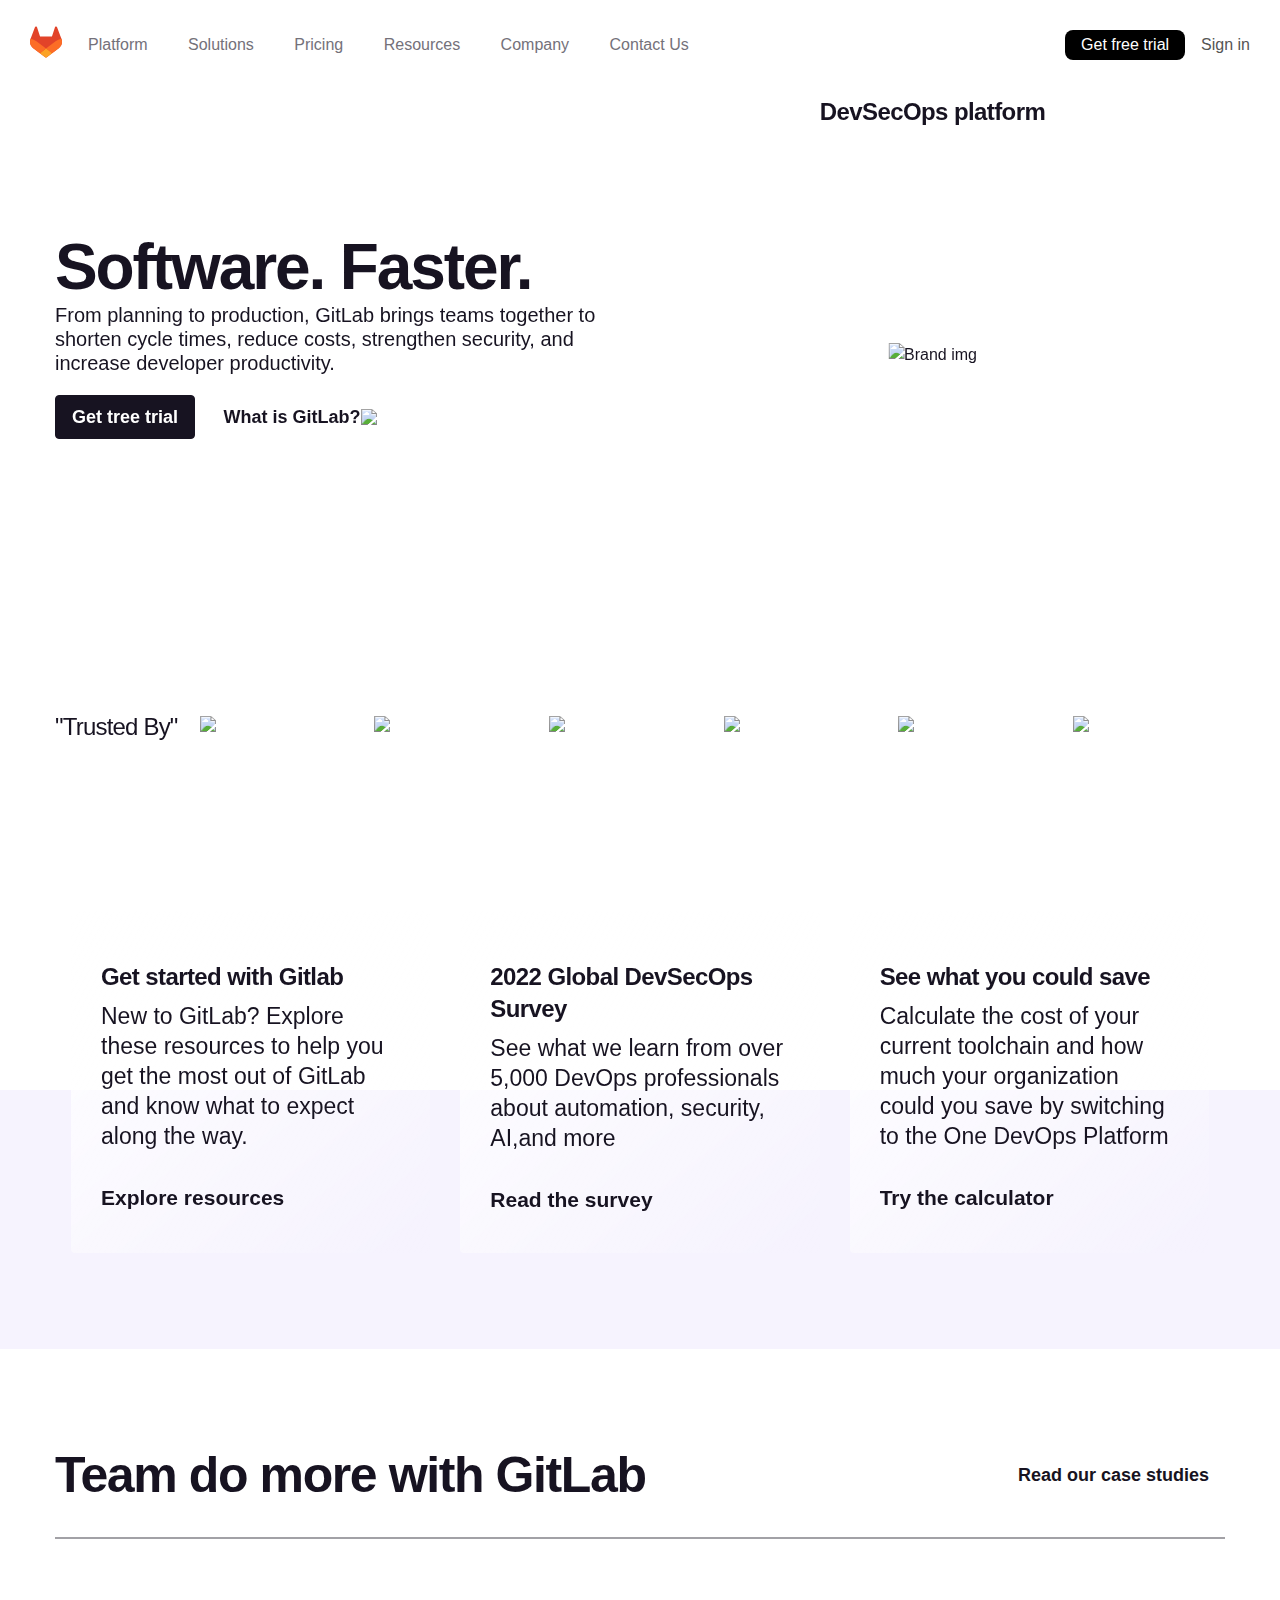
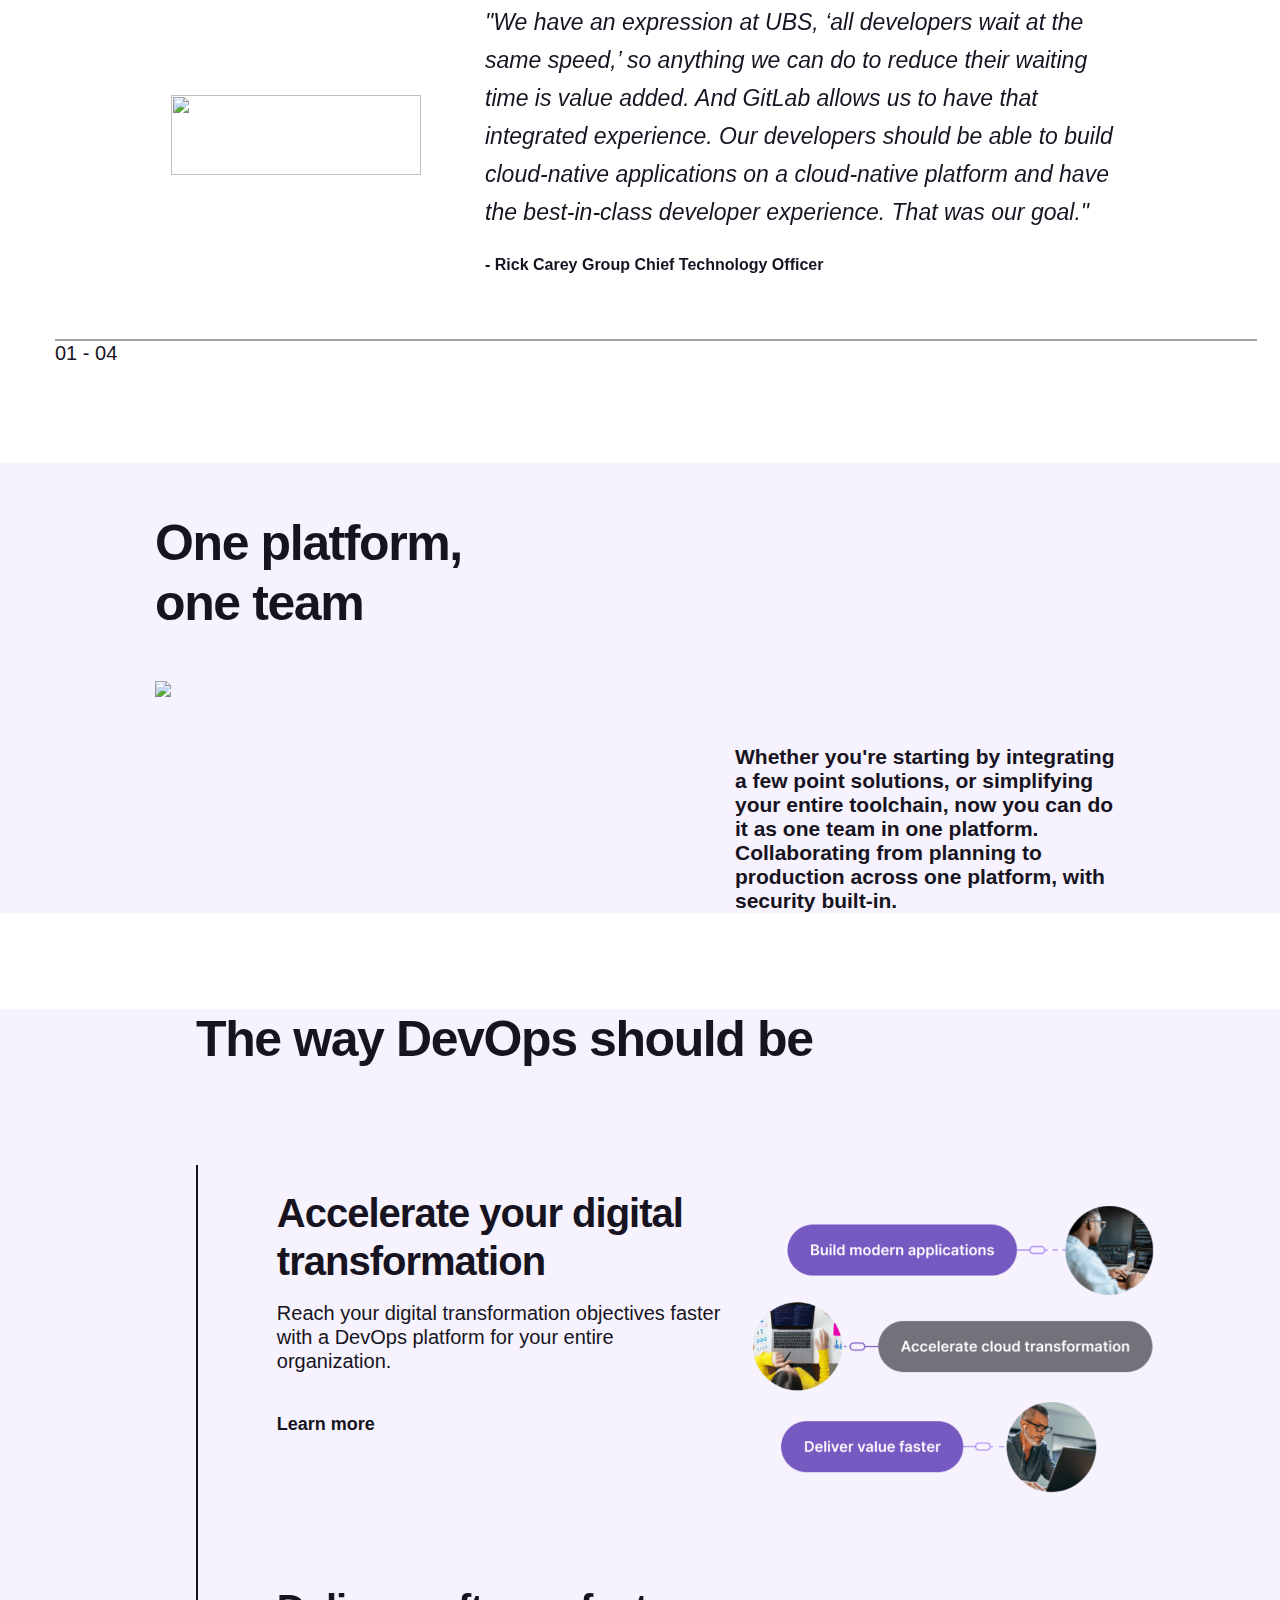
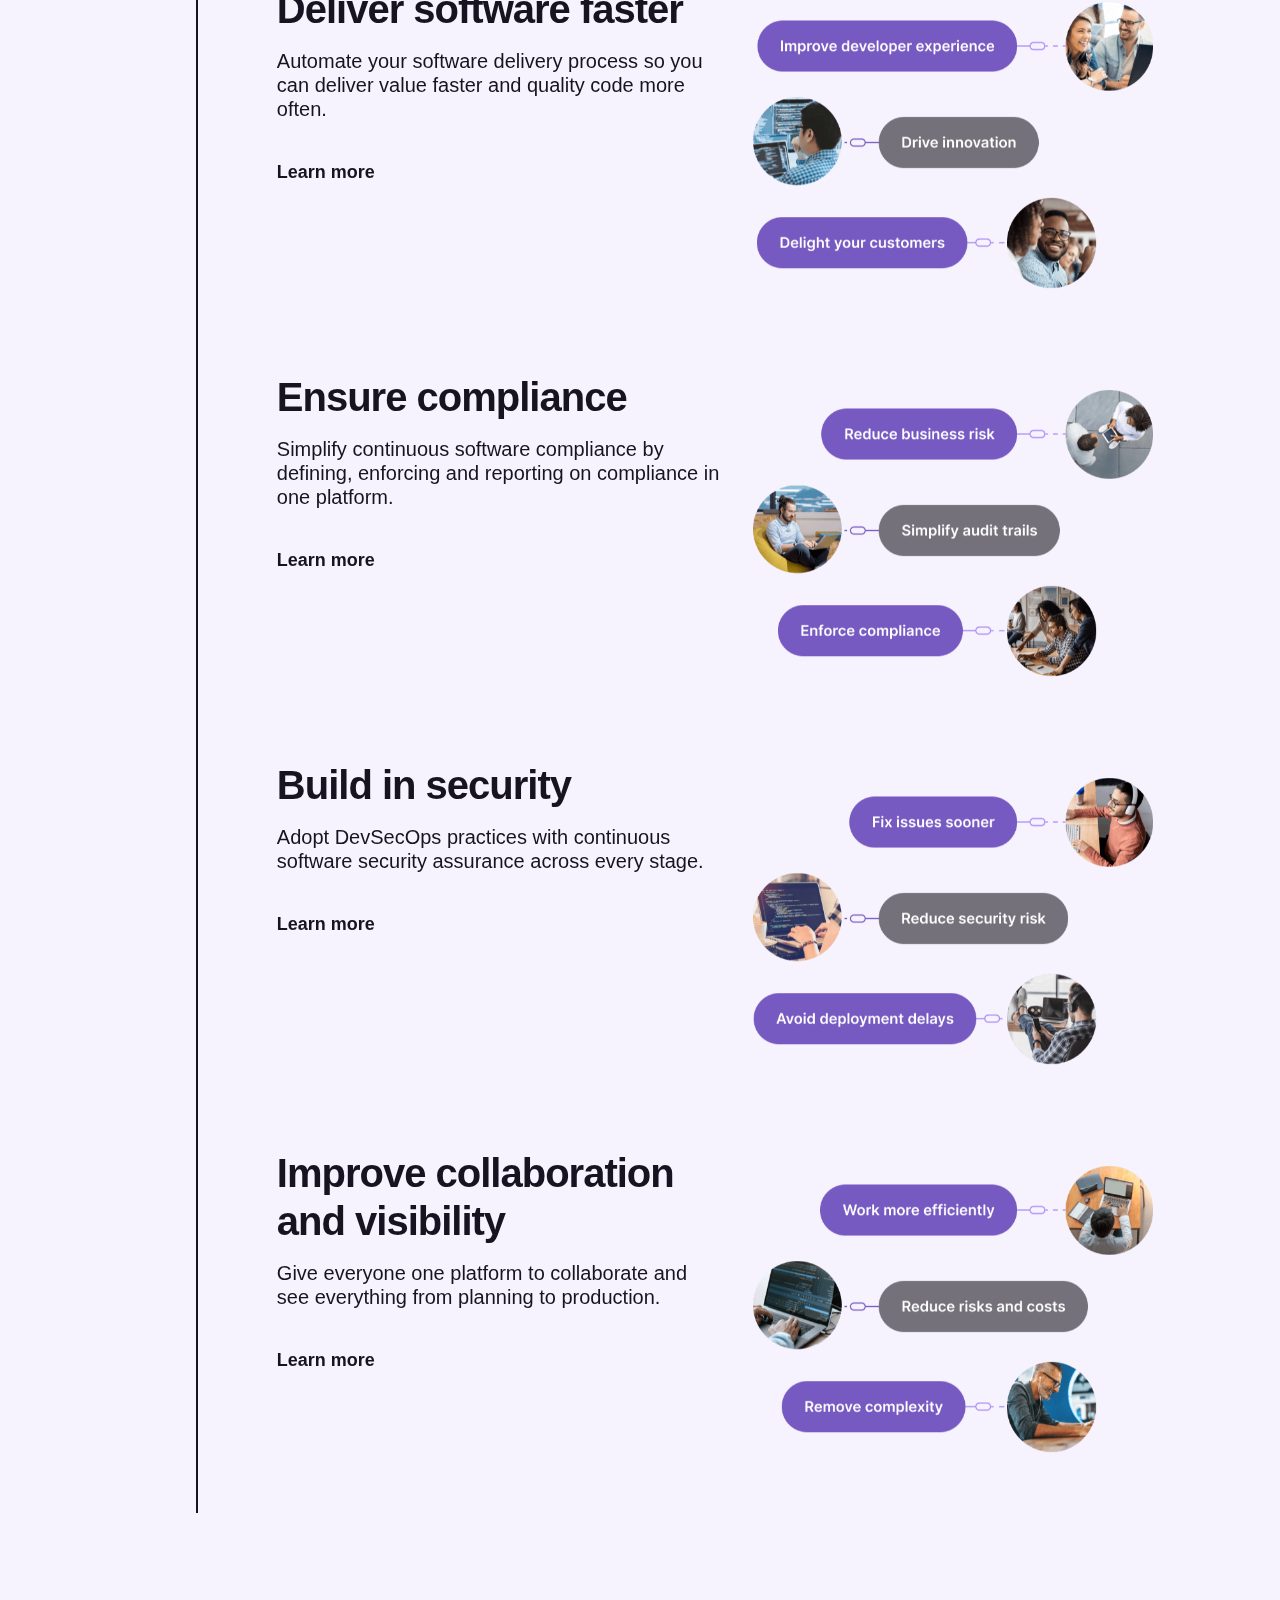
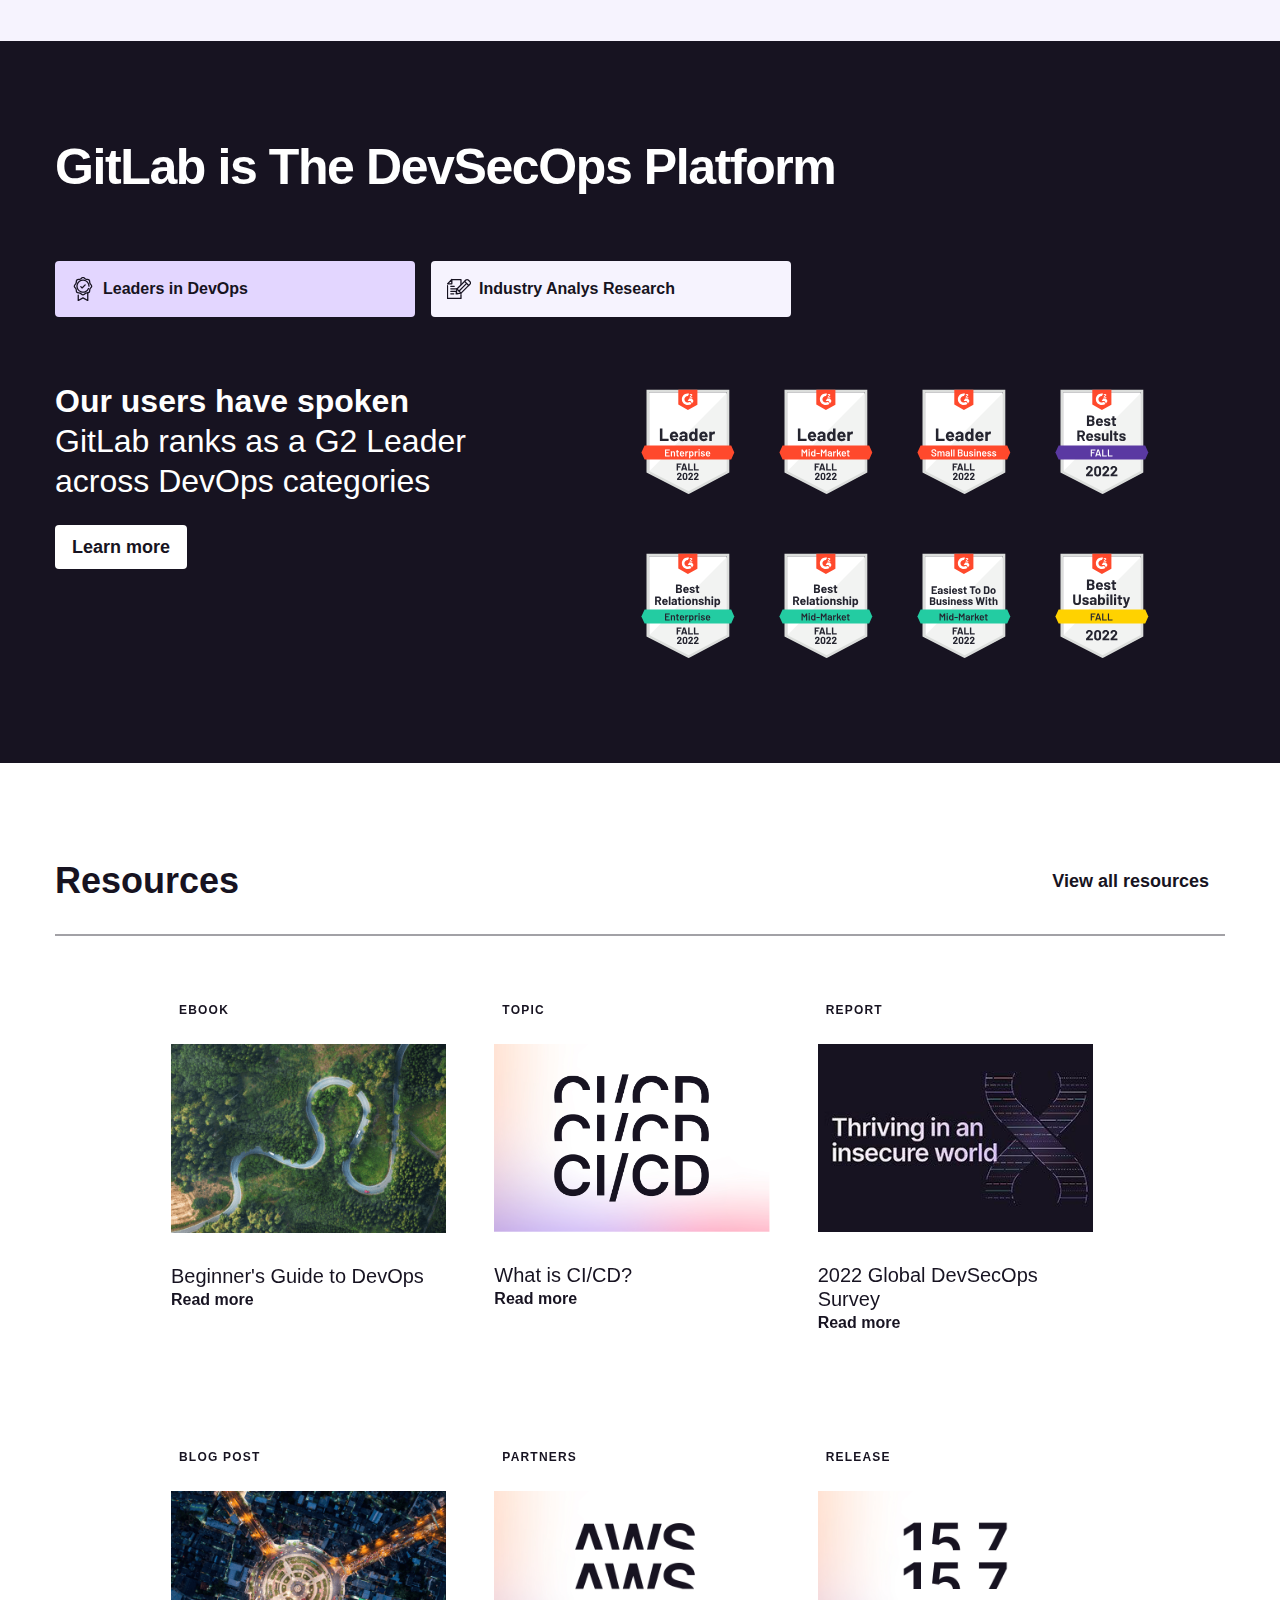
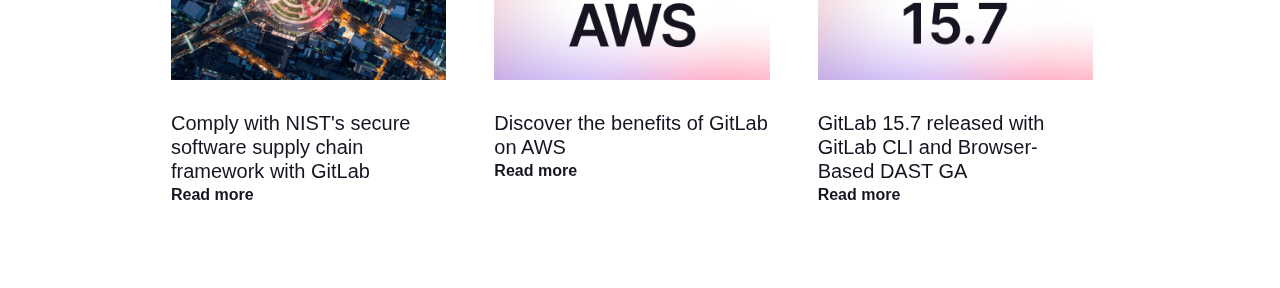
==== landing_Page/index.html @ d1a7ca8c "landing_Page" ====
<!DOCTYPE html>
<html lang="en">
  <head>
    <meta charset="UTF-8" />
    <meta http-equiv="X-UA-Compatible" content="IE=edge" />
    <meta name="viewport" content="width=device-width, initial-scale=1.0" />
    <title>Document</title>
    <link rel="stylesheet" href="style.css" />
  </head>
  <body>
    <div class="header">
      <div class="navbar">
        <div class="navbar__left">
          <div class="logo">
            <svg
              data-v-0d71b08a=""
              width="32"
              height="32"
              viewBox="0 0 32 32"
              fill="none"
              xmlns="http://www.w3.org/2000/svg"
              role="img"
              aria-labelledby="tanukiHomeTablet"
              data-v-2271f886=""
            >
              <title id="tanukiHomeTablet">GitLab home page</title>
              <path
                d="M31.4618 12.7787L31.417 12.6641L27.0667 1.31308C26.9783 1.09046 26.8218 0.90145 26.6197 0.773028C26.416 0.644476 26.1775 0.582308 25.937 0.595107C25.6965 0.607906 25.4659 0.695039 25.277 0.844481C25.0899 0.994513 24.955 1.1998 24.8915 1.43106L21.9503 10.4324H10.0509L7.10976 1.43106C7.04625 1.1998 6.91133 0.994513 6.72425 0.844481C6.53618 0.694035 6.30572 0.606246 6.06523 0.593431C5.82473 0.580616 5.58625 0.64342 5.38326 0.773028C5.18023 0.900924 5.02312 1.09005 4.9346 1.31308L0.579314 12.679L0.534448 12.792C-0.0907536 14.429 -0.167604 16.2247 0.315452 17.9091C0.798508 19.5935 1.81536 21.0756 3.21309 22.1324L3.22971 22.144L3.26793 22.1739L9.90306 27.1407L13.1832 29.625L15.1773 31.1354C15.4115 31.3124 15.6971 31.4082 15.9907 31.4082C16.2842 31.4082 16.5698 31.3124 16.8041 31.1354L18.7981 29.625L22.0799 27.1407L28.7533 22.144L28.7715 22.1307C30.174 21.0749 31.1949 19.5916 31.6802 17.9045C32.1656 16.2175 32.0889 14.4184 31.4618 12.7787Z"
                fill="#E24329"
              ></path>
              <path
                d="M31.462 12.7787L31.4172 12.6641C29.2955 13.1013 27.2962 14.0005 25.5614 15.2978L16.0083 22.5378C19.2652 25.0005 22.1001 27.1407 22.1001 27.1407L28.7734 22.144L28.7917 22.1307C30.1907 21.0723 31.2076 19.5877 31.6893 17.9009C32.171 16.214 32.0912 14.4163 31.462 12.7787Z"
                fill="#FC6D26"
              ></path>
              <path
                d="M9.9082 27.1407L13.1834 29.625L15.1774 31.1354C15.4117 31.3124 15.6972 31.4082 15.9908 31.4082C16.2844 31.4082 16.57 31.3124 16.8042 31.1354L18.7982 29.625L22.0801 27.1407C22.0801 27.1407 19.2452 25.0005 15.9883 22.5378L9.9082 27.1407Z"
                fill="#FCA326"
              ></path>
              <path
                d="M6.43513 15.3045C4.70076 14.0067 2.70123 13.108 0.579333 12.6724L0.534467 12.7854C-0.0923403 14.4232 -0.170036 16.2203 0.313079 17.9061C0.796194 19.5919 1.81396 21.0751 3.21311 22.1324L3.22973 22.144L3.26795 22.1739L9.90307 27.1407L16.0081 22.5378L6.43513 15.3045Z"
                fill="#FC6D26"
              ></path>
            </svg>
          </div>
          <div class="menu">
            <a href="#">Platform</a>
            <a href="#">Solutions</a>
            <a href="#">Pricing</a>
            <a href="#">Resources</a>
            <a href="#">Company</a>
            <a href="#">Contact Us</a>
          </div>
        </div>
        <div class="navbar__left-mobile">
          <iconify-icon
            class=""
            width="20"
            height="20"
            icon="material-symbols:search-rounded"
          ></iconify-icon>
        </div>
        <div class="navbar__middle">
          <div class="logo">
            <svg
              data-v-0d71b08a=""
              width="32"
              height="32"
              viewBox="0 0 32 32"
              fill="none"
              xmlns="http://www.w3.org/2000/svg"
              role="img"
              aria-labelledby="tanukiHomeTablet"
              data-v-2271f886=""
            >
              <title id="tanukiHomeTablet">GitLab home page</title>
              <path
                d="M31.4618 12.7787L31.417 12.6641L27.0667 1.31308C26.9783 1.09046 26.8218 0.90145 26.6197 0.773028C26.416 0.644476 26.1775 0.582308 25.937 0.595107C25.6965 0.607906 25.4659 0.695039 25.277 0.844481C25.0899 0.994513 24.955 1.1998 24.8915 1.43106L21.9503 10.4324H10.0509L7.10976 1.43106C7.04625 1.1998 6.91133 0.994513 6.72425 0.844481C6.53618 0.694035 6.30572 0.606246 6.06523 0.593431C5.82473 0.580616 5.58625 0.64342 5.38326 0.773028C5.18023 0.900924 5.02312 1.09005 4.9346 1.31308L0.579314 12.679L0.534448 12.792C-0.0907536 14.429 -0.167604 16.2247 0.315452 17.9091C0.798508 19.5935 1.81536 21.0756 3.21309 22.1324L3.22971 22.144L3.26793 22.1739L9.90306 27.1407L13.1832 29.625L15.1773 31.1354C15.4115 31.3124 15.6971 31.4082 15.9907 31.4082C16.2842 31.4082 16.5698 31.3124 16.8041 31.1354L18.7981 29.625L22.0799 27.1407L28.7533 22.144L28.7715 22.1307C30.174 21.0749 31.1949 19.5916 31.6802 17.9045C32.1656 16.2175 32.0889 14.4184 31.4618 12.7787Z"
                fill="#E24329"
              ></path>
              <path
                d="M31.462 12.7787L31.4172 12.6641C29.2955 13.1013 27.2962 14.0005 25.5614 15.2978L16.0083 22.5378C19.2652 25.0005 22.1001 27.1407 22.1001 27.1407L28.7734 22.144L28.7917 22.1307C30.1907 21.0723 31.2076 19.5877 31.6893 17.9009C32.171 16.214 32.0912 14.4163 31.462 12.7787Z"
                fill="#FC6D26"
              ></path>
              <path
                d="M9.9082 27.1407L13.1834 29.625L15.1774 31.1354C15.4117 31.3124 15.6972 31.4082 15.9908 31.4082C16.2844 31.4082 16.57 31.3124 16.8042 31.1354L18.7982 29.625L22.0801 27.1407C22.0801 27.1407 19.2452 25.0005 15.9883 22.5378L9.9082 27.1407Z"
                fill="#FCA326"
              ></path>
              <path
                d="M6.43513 15.3045C4.70076 14.0067 2.70123 13.108 0.579333 12.6724L0.534467 12.7854C-0.0923403 14.4232 -0.170036 16.2203 0.313079 17.9061C0.796194 19.5919 1.81396 21.0751 3.21311 22.1324L3.22973 22.144L3.26795 22.1739L9.90307 27.1407L16.0081 22.5378L6.43513 15.3045Z"
                fill="#FC6D26"
              ></path>
            </svg>
          </div>
        </div>
        <div class="navbar__right">
          <iconify-icon
            class="icon"
            width="20"
            height="20"
            icon="material-symbols:search-rounded"
          ></iconify-icon>
          <a href="#" class="btn">Get free trial</a>
          <iconify-icon
            class="icon-after"
            width="20"
            height="20"
            icon="ri:user-3-line"
          ></iconify-icon>
          <iconify-icon
            class="icon-after"
            width="20"
            height="20"
            icon="material-symbols:search-rounded"
          ></iconify-icon>
          <iconify-icon
            class="icon-after"
            width="20"
            height="20"
            icon="fluent:line-horizontal-3-20-filled"
          ></iconify-icon>

          <a href="#" class="login"> Sign in </a>
        </div>
      </div>
    </div>
    <div class="main">
      <div class="container">
        <div class="homepage_container">
          <div class="slp_row">
            <div class="slp-flex slp-align-items-center slp-col-md-6">
              <div class="homepage-hero__title-column">
                <h1 class="title slp-text-heading-bold">Software. Faster.</h1>
                <h2 class="subtitle slp-text-body1">
                  From planning to production, GitLab brings teams together to
                  shorten cycle times, reduce costs, strengthen security, and
                  increase developer productivity.
                </h2>
                <div class="slp-mb-16 slp-mt-s24">
                  <a href="#" class="slp-btn slp-mr-8 slp-btn-primary"
                    >Get tree trial</a
                  >
                  <button type="button" class="slp-btn slp-btn-tertiary">
                    What is GitLab?
                    <img src="img/icon1.svg" />
                  </button>
                </div>
              </div>
            </div>
            <div
              class="homepage-hero_media-column slp-flex slp-align-items-center slp-col-md-6"
            >
              <div class="card">
                <p class="desktop slp-text-heading5-bold">
                  DevSecOps platform
                </p>
                <div class="card-img">
                  <div class="card-img__image">
                    <img src="/img/h1.png" alt="Brand img" />
                  </div>
                </div>
              </div>
            </div>
            <!-- <div
              class="modal__backdrop modal__backdrop--light"
              style="display: none"
            >
              <div class="modal">
                <header class="modal__header">
                  <button type="button" class="btn btn__close">
                    <svg width="32" height="32" viewBox="0 0 32 32"></svg>
                  </button>
                </header>
              </div> -->
            </div>
            <div class="customer-logos">
              <div class="customer-logos__companies slp-flex">
                <h2 class="slp-my-24 customer-logos__trusted-by slp-text-heading5">"Trusted By"</h2>
                <a href="#">
                  <img src="/img/icon2.svg">
                </a>
                <a href="#">
                  <img src="img/icon3.svg">
                </a>
                <a href="#">
                  <img src="img/icon4.svg">
                </a>
                <a href="#">
                  <img src="img/icon5.svg">
                </a>
                <a href="#">
                  <img src="img/icon6.svg">
                </a>
                <a href="#">
                  <img src="img/icon7.svg">
                </a>
              </div>
            </div>

          </div>
        </div>
        <div class="slp-partial-charcoal-background wrapper">
          <div class="container">
            <div class="featured-content">
              <a href="#" class="featured-content__card">
                <div class="featured-content__text">
                  <div role="img" class="slp-icon slp-mb-16 icon slp-icon--size-md slp-icon--color-color-text-300"></div>
                  <h3 class="slp-mb-8 slp-text-heading5-bold">Get started with Gitlab</h3>
                  <p class="slp-mb-46 decription slp-text-body2">New to GitLab? Explore these resources to help you get the most out of GitLab and know what to expect along the way.</p>
                
                <div>
                  <button type="button" class="slp-btn featured-content__link slp-btn-tertiary">
                    <span class="slp-text-body1-bold">Explore resources</span>
                  </button>
                </div>
              </div>
              </a>
              <a href="#" class="featured-content__card">
                <div class="featured-content__text">
                  <div role="img" class="slp-icon slp-mb-16 icon slp-icon--size-md slp-icon--color-color-text-300"></div>
                  <h3 class="slp-mb-8 slp-text-heading5-bold">2022 Global DevSecOps Survey</h3>
                  <p class="slp-mb-46 decription slp-text-body2">See what we learn from over 5,000 DevOps professionals about automation, security, AI,and more</p>
                  <div>
                    <button type="button" class="slp-btn featured-content__link slp-btn-tertiary">
                      <span class="slp-text-body1-bold">Read the survey</span>
                    </button>
                  </div>
                </div>
              </a>
              <a href="#" class="featured-content__card">
                <div class="featured-content__text">
                  <div role="img" class="slp-icon slp-mb-16 icon slp-icon--size-md slp-icon--color-color-text-300"></div>
                  <h3 class="slp-mb-8 slp-text-heading5-bold">See what you could save</h3>
                  <p class="slp-mb-46 decription slp-text-body2">Calculate the cost of your current toolchain and how much your organization could you save by switching to the One DevOps Platform </p>
                  <div>
                    <button type="button" class="slp-btn featured-content__link slp-btn-tertiary">
                      <span class="slp-text-body1-bold">Try the calculator</span>
                    </button>
                  </div>
                </div>
              </a>
            </div>
          </div>
        </div>
        <div class="container">
          <div class="quotes-carousel">
            <div class="container">
              <div>
                <div class="quotes-carousel__header">
                  <h2 class="slp-text-heading2-bold">Team do more with GitLab</h2>
                  <a href="#" class="slp-btn slp-btn-tertiary">Read our case studies</a>
                </div>
                <div class="carousel">
                  <div class="carousel__wrapper">
                    <div class="carousel__content" style="transform: translateX(0px); transition: none 0s ease 0s">
                      <a class="case-study-quote__link">
                        <div class="slp-row case-study-quote logo">
                          <div class="case-study-quote__main-img slp-col-md-3">
                            <img src="/img/icon7.svg" width="250px" height="80px">
                          </div>
                          <div class="slp-col-md-8">
                            <div class="case-study-quote__title-img"></div>
                            <p class="case-study-quote__body slp-text-quotes">
                              "We have an expression at UBS, ‘all developers wait at the same speed,’ so anything we can do to reduce their waiting time is value added.
                               And GitLab allows us to have that integrated experience. Our developers should be able to build cloud-native applications on a cloud-native
                                platform and have the best-in-class developer experience. That was our goal."</p>
                            <p class="case-study-quote__author slp-text-body3-bold">- Rick Carey Group Chief Technology Officer</p>
                          </div>
                        </div>
                      </a>
                    </div>
                  </div>
                </div>
                <div class="quotes-caurosel__footer">
                  <span class="slp-text-body1">01 - 04</span>
                </div>
              </div>
            </div>
          </div>
          </div>
          <div>
              <div class="solutions-container">
                <div class="container solutions-container__container">
                  <div class="slp-row solutions-container__header">
                    <h2 class="slp-text-heading2-bold" style="margin-top: 50px">One platform, one team</h2>
                    <img src="/img/h2.png" class="slp-my-48">
                    <div class="solutions-container__text-container">
                      <p class="slp-text-body1-bold">Whether you're starting by integrating a few point solutions,
                         or simplifying your entire toolchain, now you can do it as one team in one platform. 
                         Collaborating from planning to production across one platform, with security built-in.
                      </p>
                    </div>
                  </div>
                </div>
              </div>
            </div>
            <div>
              <div id="solutions-block" class="solutions-block">
                <div class="container solutions-block__container">
                  <h2 class="slp-mb-96 slp-text-heading2-bold">The way DevOps should be</h2>
                  <div class="scroll-solution">
                    <div class="slp-col-md-1">
                      <div class="progress-container">
                        <div class="progress-bar"></div>
                      </div>
                    </div>
                    <div class="scroll-solutions__col slp-align-items-center slp-col-md-11">
                      <div class="solutions-item ">
                        <div class="slp-row-1">
                          <div class="slp-pr-32 slp-pb-md-96 slp-pb-32 slp-col-md-6">
                            <div class="slp-icon slp-mb-24 solution-item__icon slp-icon--size-md slp-icon--color-color-text-300"></div>
                            <h3 class="slp-mb-16 slp-text-heading3-bold">Accelerate your digital transformation</h3>
                            <p class="slp-text-body1">Reach your digital transformation objectives faster with a DevOps platform for your entire organization.
                            </p>
                            <a href="#" class="slp-btn slp-mt-32 learn-more slp-btn-tertiary">
                              <span class="slp-flex slp-text-body2-bold">Learn more</span>
                            </a>
                          </div>
                          <div class="slp-col-md-7">
                            <div class="solutions-item__media aos-init aos-animate">
                              <img src="img/h3.png" class="solutions-item__media__image">
                            </div>
                          </div>
                        </div>
                      </div>
                      <div class="solutions-item ">
                        <div class="slp-row-1">
                          <div class="slp-pr-32 slp-pb-md-96 slp-pb-32 slp-col-md-6">
                            <div class="slp-icon slp-mb-24 solution-item__icon slp-icon--size-md slp-icon--color-color-text-300"></div>
                            <h3 class="slp-mb-16 slp-text-heading3-bold">Deliver software faster</h3>
                            <p class="slp-text-body1">Automate your software delivery process so you can deliver value faster and quality code more often.

                            </p>
                            <a href="#" class="slp-btn slp-mt-32 learn-more slp-btn-tertiary">
                              <span class="slp-flex slp-text-body2-bold">Learn more</span>
                            </a>
                          </div>
                          <div class="slp-col-md-7">
                            <div class="solutions-item__media aos-init aos-animate">
                              <img src="img/h4.png" class="solutions-item__media__image">
                            </div>
                          </div>
                        </div>
                      </div>
                      <div class="solutions-item ">
                        <div class="slp-row-1">
                          <div class="slp-pr-32 slp-pb-md-96 slp-pb-32 slp-col-md-6">
                            <div class="slp-icon slp-mb-24 solution-item__icon slp-icon--size-md slp-icon--color-color-text-300"></div>
                            <h3 class="slp-mb-16 slp-text-heading3-bold">Ensure compliance</h3>
                            <p class="slp-text-body1">Simplify continuous software compliance by defining, enforcing and reporting on compliance in one platform.


                            </p>
                            <a href="#" class="slp-btn slp-mt-32 learn-more slp-btn-tertiary">
                              <span class="slp-flex slp-text-body2-bold">Learn more</span>
                            </a>
                          </div>
                          <div class="slp-col-md-7">
                            <div class="solutions-item__media aos-init aos-animate">
                              <img src="img/h5.png" class="solutions-item__media__image">
                            </div>
                          </div>
                        </div>
                      </div>
                      <div class="solutions-item ">
                        <div class="slp-row-1">
                          <div class="slp-pr-32 slp-pb-md-96 slp-pb-32 slp-col-md-6">
                            <div class="slp-icon slp-mb-24 solution-item__icon slp-icon--size-md slp-icon--color-color-text-300"></div>
                            <h3 class="slp-mb-16 slp-text-heading3-bold">Build in security</h3>
                            <p class="slp-text-body1">Adopt DevSecOps practices with continuous software security assurance across every stage.
      

                            </p>
                            <a href="#" class="slp-btn slp-mt-32 learn-more slp-btn-tertiary">
                              <span class="slp-flex slp-text-body2-bold">Learn more</span>
                            </a>
                          </div>
                          <div class="slp-col-md-7">
                            <div class="solutions-item__media aos-init aos-animate">
                              <img src="img/h6.png" class="solutions-item__media__image">
                            </div>
                          </div>
                        </div>
                      </div>
                      <div class="solutions-item ">
                        <div class="slp-row-1">
                          <div class="slp-pr-32 slp-pb-md-96 slp-pb-32 slp-col-md-6">
                            <div class="slp-icon slp-mb-24 solution-item__icon slp-icon--size-md slp-icon--color-color-text-300"></div>
                            <h3 class="slp-mb-16 slp-text-heading3-bold">Improve collaboration and visibility</h3>
                            <p class="slp-text-body1">Give everyone one platform to collaborate and see everything from planning to production.
      

                            </p>
                            <a href="#" class="slp-btn slp-mt-32 learn-more slp-btn-tertiary">
                              <span class="slp-flex slp-text-body2-bold">Learn more</span>
                            </a>
                          </div>
                          <div class="slp-col-md-7">
                            <div class="solutions-item__media aos-init aos-animate">
                              <img src="img/h7.png" class="solutions-item__media__image">
                            </div>
                          </div>
                        </div>
                      </div>
                      <!-- con them scroll cho cac the nua, chua lam  -->

                    </div>
                  </div>
                </div>
              </div>
            </div>
            <div class="badges">
              <div class="container">
                <h2 class="slp-text-heading2-bold">
                  GitLab is The DevSecOps Platform
                </h2>
                <div class="tablist">
                  <button id="tab-leaders" type="button" class="selected">
                    <img src="img/idon9.svg" width="24px" height="24px">
                    <span>Leaders in DevOps</span>
                  </button>
                  <button id="tab-research" type="button" class>
                    <img src="img/icon10.svg" width="24px" height="24px">
                    <span>Industry Analys Research</span>
                  </button>
                </div>
                <div class="tabpanel">
                  <div class="tabpanel__content-wrapper">
                    <div class="tabpanel__copy">
                      <p>
                        <strong>Our users have spoken</strong>
                        <br>
                        GitLab ranks as a G2 Leader across DevOps categories
                      </p>
                    </div>
                    <a href="#" class="slp-btn cta desktop slp-btn-tertiary">Learn more</a>

                  </div>
                  <div class="badge-cards">
                    <img src="img/L1.svg" width="96px" height="122px">
                    <img src="img/L2.svg" width="96px" height="122px">
                    <img src="img/L3.svg" width="96px" height="122px">
                    <img src="img/L4.svg" width="96px" height="122px">
                    <img src="img/L5.svg" width="96px" height="122px">
                    <img src="img/L6.svg" width="96px" height="122px">
                    <img src="img/L7.svg" width="96px" height="122px">
                    <img src="img/L8.svg" width="96px" height="122px">
                  </div>
                  <a></a>
                </div>
              </div>
            </div>
            <div>
              <div class="container-1">
                <div class="slp-row resources-block__header">
                  <h2 class="slp-text-heading2-hold">Resources</h2>
                  <a href="#" class="slp-btn slp-btn-tertiary">View all resources</a>
                </div>
                <div class="slp-row resources-block__cards">
                  <div class="slp-mb-48 card slp-col-md-4">
                    <a href="#" class="resources-block">
                      <div class="resources-block__wrapper">
                        <div class="resources-block__content-top">
                          <div class="resources-block__icon slp-flex">
                        
                            <p class="resources-block__type slp-text-all-caps">Ebook</p>
                          </div>
                          <img src="img/v1.png" class="resources-block__image slp-my-24">
                          <h3 class="slp-text-body1">Beginner's Guide to DevOps
                          </h3>
                        </div>
                        <div class="resources-block__content-bottom">
                          <div class="resource-block__link slp-text-button">Read more</div>
                        </div>
                      </div>
                    </a>
                  </div>
                  <div class="slp-mb-48 card slp-col-md-4">
                    <a href="#" class="resources-block">
                      <div class="resources-block__wrapper">
                        <div class="resources-block__content-top">
                          <div class="resources-block__icon slp-flex">
                        
                            <p class="resources-block__type slp-text-all-caps">Topic</p>
                          </div>
                          <img src="img/V2.png" class="resources-block__image slp-my-24">
                          <h3 class="slp-text-body1">What is CI/CD?
                          </h3>
                        </div>
                        <div class="resources-block__content-bottom">
                          <div class="resource-block__link slp-text-button">Read more</div>
                        </div>
                      </div>
                    </a>
                  </div>
                  <div class="slp-mb-48 card slp-col-md-4">
                    <a href="#" class="resources-block">
                      <div class="resources-block__wrapper">
                        <div class="resources-block__content-top">
                          <div class="resources-block__icon slp-flex">
                        
                            <p class="resources-block__type slp-text-all-caps">Report</p>
                          </div>
                          <img src="img/v3.jpeg" class="resources-block__image slp-my-24">
                          <h3 class="slp-text-body1">2022 Global DevSecOps Survey
                          </h3>
                        </div>
                        <div class="resources-block__content-bottom">
                          <div class="resource-block__link slp-text-button">Read more</div>
                        </div>
                      </div>
                    </a>
                  </div>
                  <div class="slp-mb-48 card slp-col-md-4">
                    <a href="#" class="resources-block">
                      <div class="resources-block__wrapper">
                        <div class="resources-block__content-top">
                          <div class="resources-block__icon slp-flex">
                        
                            <p class="resources-block__type slp-text-all-caps">BLOG POST</p>
                          </div>
                          <img src="img/v4.png" class="resources-block__image slp-my-24">
                          <h3 class="slp-text-body1">Comply with NIST's secure software supply chain framework with GitLab
            
                          </h3>
                        </div>
                        <div class="resources-block__content-bottom">
                          <div class="resource-block__link slp-text-button">Read more</div>
                        </div>
                      </div>
                    </a>
                  </div>
                  <div class="slp-mb-48 card slp-col-md-4">
                    <a href="#" class="resources-block">
                      <div class="resources-block__wrapper">
                        <div class="resources-block__content-top">
                          <div class="resources-block__icon slp-flex">
                        
                            <p class="resources-block__type slp-text-all-caps">PARTNERS</p>
                          </div>
                          <img src="img/v5.png" class="resources-block__image slp-my-24">
                          <h3 class="slp-text-body1">Discover the benefits of GitLab on AWS
                          </h3>
                        </div>
                        <div class="resources-block__content-bottom">
                          <div class="resource-block__link slp-text-button">Read more</div>
                        </div>
                      </div>
                    </a>
                  </div>
                  <div class="slp-mb-48 card slp-col-md-4">
                    <a href="#" class="resources-block">
                      <div class="resources-block__wrapper">
                        <div class="resources-block__content-top">
                          <div class="resources-block__icon slp-flex">
                        
                            <p class="resources-block__type slp-text-all-caps">RELEASE</p>
                          </div>
                          <img src="img/v6.png" class="resources-block__image slp-my-24">
                          <h3 class="slp-text-body1">GitLab 15.7 released with GitLab CLI and Browser-Based DAST GA
            
                          </h3>
                        </div>
                        <div class="resources-block__content-bottom">
                          <div class="resource-block__link slp-text-button">Read more</div>
                        </div>
                      </div>
                    </a>
                  </div>
                </div>
              </div>
            </div>
          </div>
        
    



    <script src="https://code.iconify.design/iconify-icon/1.0.2/iconify-icon.min.js"></script>
  </body>
</html>
---- landing_Page/style.css ----
body {
  margin: 0;
  background: white;
  font-size: 16px;
  font-weight: 400;
  line-height: 24px;
  font-family: "Roboto", sans-serif;
  color: #171321;
  -webkit-font-smoothing: antialiased;
  -moz-osx-font-smoothing: grayscale;
  text-rendering: optimizeLegibility;
}

.navbar {
  background: white;
  height: 90px;
  box-sizing: border-box;
  padding: 30px;
  display: flex;
  justify-content: space-between;
  position: fixed;
  top: 0;
  width: 100%;
}

.navbar__left {
  display: flex;
  align-items: center;
  gap: 1rem;
}
.navbar__left .menu a {
  text-decoration: none;
  color: #74717a;
  font-size: 1rem;
  font-weight: 400;
  margin-right: 16px;
  padding: 10px;
}

.navbar__right {
  display: flex;
  gap: 1rem;
  align-items: center;
}

.navbar__right .btn {
  background: black;
  color: white;
  height: 100%;
  display: flex;
  align-items: center;
  padding-inline: 1rem;
  font-size: 1rem;
  border-radius: 0.5rem;
  text-decoration: none;
}

.navbar__right .login {
  text-decoration: none;
  color: #555;
}
.navbar__right .login:hover {
  color: black;
}
.navbar__right .btn:hover {
  background: white;
  color: black;
}

.navbar__left-mobile {
  display: none;
}
.navbar__middle {
  display: none;
}

.icon-after {
  display: none;
}

@media (max-width: 1023px) {
  .menu {
    display: none;
  }
  .icon {
    display: none;
  }
  .login {
    display: none;
  }
  .icon-after {
    display: block;
  }
}
@media (max-width: 500px) {
  .icon-after {
    display: none;
  }
  .navbar__middle {
    display: flex;
    align-items: center;
  }
  .navbar__left {
    display: none;
  }
  .navbar__left-mobile {
    display: flex;
    align-items: center;
  }
}
.container {
  width: 100%;
  margin-left: auto;
  margin-right: auto;
  /* margin-top : 10%; */
}
blockquote, dd, dl, figure, h1, h2, h3, h4, h5, h6, hr, li, ol, p, pre, ul {
  margin: 0;}
h1,
h2,
h3,
h4,
h5,
h6 {
  color: inherit;
}
.homepage_container {
  margin-bottom: 48px;
  margin-top: 96px;
}
.slp_row {
  display: flex;
  flex-wrap: wrap;
}
.slp-align-items-center {
  align-items: center;
}
.slp-flex {
  display: flex;
}

.homepage-hero__title-column {
  margin-right: 32px;
}
.slp-text-heading-bold {
  font-size: 64px;
  line-height: 72px;
  font-weight: 600;
  letter-spacing: -2.1px;
}
.homepage-hero .subtitle {
  margin-right: 64px;
  margin-top: 16px;
  margin-bottom: 24px;
}
.slp-text-body1 {
  font-size: 20px;
  line-height: 24px;
  font-weight: 400;
}
h2 {
  font-size: 36px;
}
.slp-mb-16 {
  margin-bottom: 16px;
  margin-top:20px;
}
.slp-mb-24 {
  margin-top: 24px;
}
.slp-btn-primary {
  background-color: #171321;
  color: #fff;
  border: 1px solid #171321;
}
.slp-btn {
  box-sizing: border-box;
  font-family: Inter, sans-serif;
  min-width: 68px;
  display: inline-flex;
  align-items: center;
  text-align: center;
  vertical-align: middle;
  padding: 11px 16px;
  text-decoration: none;
  border-radius: 4px;
  font-weight: 600;
  font-size: 18px;
  line-height: 20px;
  transition: background-color 0.3s cubic-bezier(0.7, 0, 0.3, 1);
}
.slp-mr-8 {
  margin-right: 8px;
}
.slp-btn-tertiary {
  color: #171321;
  border: none;
  text-decoration: underline;
  text-underline-offset: 2px;
  -webkit-text-decoration-color: transparent;
  text-decoration-color: transparent;
  transition: all 0.2s ease-in-out;
}
button {
  background-color: transparent;
  background-image: none;
}
.homepage-hero .slp-btn img {
  vertical-align: inherit;
  margin-left: 8px;
  transition: all 0.2s ease-in-out;
}

.hompepage-hero_media-column {
  margin: 0 auto;
  height: 100%;
  width: 100%;
}
.card {
  position: relative;
  width: 100%;
  height: 100%;
  display: flex;
  flex-direction: column;
  align-items: center;
}
.card p.desktop {
  margin-bottom: 8px;
}
.slp-text-heading5-bold {
  font-size: 24px;
  line-height: 32px;
  font-weight: 600;
  letter-spacing: -0.6px;
}
.card-img {
  margin-bottom: 16px;
  padding-bottom: 75%;
  position: relative;
  width: 100%;
}
.card-img__image {
  opacity: 1;
  position: absolute;
  width: 100%;
  height: 100%;
}
.card-img__image > img {
  display: block;
  margin: 0 auto;
  max-height: 500px;
  max-width: 100%;
  left: 50%;
  position: absolute;
  transform: translateY(-50%) translateX(-50%);
  top: 50%;
}
.slp-mb-16 > a:hover {
  background: white;
  color: black;
}
.slp-mb-16 > button:hover {
  text-decoration: underline;
}
.slp-btn > img:hover {
  transform: translateX(100%);
  transition: transform 0.5s;
}
.customer-logos {
  margin-top: 96px;
  margin-bottom: 64px;
}
.customer-logos__companies {
  display: flex;
  justify-content: space-between;
  flex-wrap: wrap;
  align-items: center;
  position: relative;
}
.slp-text-heading5 {
  font-size: 24px;
  line-height: 32px;
  font-weight: 400;
  letter-spacing: -0.8px;
}
.slp-my-24 {
  margin-top: 24px;
  margin-bottom: 24px;
}
.customer-logos__companies a {
  width: 130px;
  margin: 0 auto;
}
a:not(.slp-btn) {
  text-decoration: none;
  /* color: #7759c2; */
}
.featured-content__link {
  color: #7759c2;
  padding-left: 0;
  margin-top: 24px;
}




.wrapper {
  background: #f6f3fe;
  /* background: url(/nuxt-images/solutions/infinity-icon-cropped.svg) bottom 101% right 102%/2000px,linear-gradient(180deg,#fff 0 50%,#f6f3fe 50% 100%); */
  background: url("/img/icon8.svg") bottom
  101% right 102%/2000px,
linear-gradient(180deg, #fff 0, #fff 50%, #f6f3fe 0, #f6f3fe) !important; 
background-repeat: no-repeat;
}
.slp-partial-charcoal-background {
  background: url(/nuxt-images/solutions/infinity-icon-cropped.svg) bottom 101% right 102%/2000px,linear-gradient(180deg,#fff 0 50%,#f6f3fe 50% 100%);
}
.featured-content {
  display: grid;
  grid-template-columns: 1fr;
  grid-gap: 30px;
  gap: 30px;
  padding: 24px 16px;
}
.featured-content__card {
  color: inherit;
  display: flex;
  border-radius: 4px 4px 4px 4px;
  flex-direction: column;
  align-items: flex-start;
  /* padding: 30px; */
  margin: 0 auto;
  width: 100%;
  isolation: isolate;
  background: linear-gradient(
    141.57deg,
    #fff 0.86%,
    hsla(0, 0%, 100%, 0) 99.96%
  );
  z-index: 1;
  position: relative;
}
.featured-content__card:hover {
  opacity: 1;
  border-radius: 4px 4px 100px 4px;
 background: linear-gradient(141.56deg,#fff 100%,#fff 0);
 transition: all .3s ease-in-out;
}

.featured-content__text {
  flex-basis: 100%;
  margin: 30px;
}
/* .slp-text-heading5-bold {
  font-size: 30px;
  line-height: 32px;
  font-weight: 600;
  letter-spacing: -0.6px;
} */
.slp-mb-8 {
  margin-bottom: 8px;
}
.slp-text-body2 {
  font-size: 23px;
  line-height: 30px;
  font-weight: 400;
}
.quotes-carousel {
  margin: 96px 0;
}
.quotes-carousel__header{
  display: flex;
  flex-direction: column;
  padding-bottom: 32px;
  border-bottom: 2px solid #a2a1a6;
}
.slp-text-heading2-bold{
  font-size: 50px;
  line-height: 60px;
  font-weight: 600;
  letter-spacing: -1.4px;
}
.carousel{
  width: 100%;
}
.carousel__wrapper {
  width: 100%;
  height: 100%;
  padding: 48px 16px;
  overflow: hidden;
  position: relative;
  border-bottom: 2px solid #a2a1a6;
}
.carousel__content{
  display: flex;
  transition: transform .35s cubic-bezier(.94,.7,.46,.92);
}
.quotes-carousel__quote {
  display: inline-flex;
  margin-right: 16px;
  flex: 0 0 100%;
}
.case-study-quote__link {
  color: #171321;
}
.case-study-quote.logo {
  align-items: center;
}
.case-study-quote {
  display: flex;
  flex-wrap: wrap;
}
.case-study-quote__main-img{
  min-width: 250px;
  margin-right: 64px;
}
.case-study-quote.logo img {
  border-radius: 0;
  -o-object-fit: contain;
  object-fit: contain;
}
.case-study-quote__main-img img {
  max-width: 100%;
  border-radius: 0 0 100px 0;
  -o-object-fit: cover;
  object-fit: cover;
}
.case-study-quote__title-img{
  width: 7rem;
}
.case-study-quote__body{
  padding: 16px 16px 24px 0;
}
.slp-text-quotes {
  font-size: 23px;
  line-height: 38px;
  font-weight: 400;
  font-style: italic;
}
.case-study-quote__author {
  padding-bottom: 16px;
}
.slp-text-body3-bold {
  font-size: 16px;
  line-height: 20px;
  font-weight: 700;
}

.solutions-container {
  background: #f6f3fe;
}
.solutions-container__container{
  padding-left: 96px;
  padding-right: 96px;

}
.solutions-container__header {
  margin: 96px auto;
  
} 
.solutions-container__header h2, 
.solutions-container__header p {
  width: 380px;
}
.solutions-container__header img {
  width: 100%;
}
.solutions-container img {
  max-width: 100%;
}
.slp-my-48 {
  margin-top: 48px;
  margin-bottom: 48px;
}
 .solutions-container__text-container {
  width: 100%;
}
.solutions-container__header{
  margin: 96px auto;
}
.solutions-container__header h2, 
.solutions-container__header p {
  width: 390px;
}
 .slp-text-body1-bold{
  font-size: 21px;
  line-height: 24px;
  font-weight: 550;
  float: right;
}
.slp-row{
  display: flex;
  flex-wrap: wrap;
  margin-left: 100px;
  margin-right: 100px;
} 

.slp-row-1{
  display: flex;
  flex-wrap: wrap;
  
} 

.solutions-block {
  background: #f6f3fe;
  position: relative;
}

.solutions-block .solutions-block__container{
  padding-left: 96px;
  padding-right: 96px;
  padding-bottom: 32px;
}

.solutions-block .scroll-solution {
  display: flex;
  flex-wrap: wrap;
  position: relative;
  margin-bottom: 96px;
  transition: opacity .2s;
  margin-left: 100px;
  margin-right: 100px;
}
.slp-mb-96{
  margin-bottom: 96px;
  margin-left: 100px;
  margin-right: 100px;
}

.solutions-block .progress-container {
  width: 2px;
  background: #e8e7eb;
  position: absolute;
  top: 0;
  bottom: 0;
  left: 0;
}

.solutions-block .progress-bar {
  position: absolute;
  background: #171321;
  width: 2px;
  height: 100%;
}

.solutions-item {
  width: 100%;
  transition: all .3s ease-in-out;
  margin-bottom: 20px;
}

.slp-pr-32 {
  padding-right: 32px;
}

.solutions-item__icon {
  width: 24px;
  height: 24px;
}

.slp-text-heading3-bold, 
.slp-text-heading3-bold {
  font-size: 40px;
  line-height: 48px;
  font-weight: 600;
  letter-spacing: -1px;
}
.solutions-item .learn-more {
  color: #171321;
  padding-left: 0;
  margin-top : 30px
}
.solutions-item__media{
  max-width: 100%;
  display: flex;
  align-items: center;
  position: sticky;
  top: 160px;
}
.badges {
  background: #171321;
  color: #fff;
  padding: 96px 0;
  margin-bottom: 96px;
}
.badges h2{
  margin-bottom: 64px;
}
.solutions-item__media__image{
  max-width: 100%;
}
.badges .tablist {
  margin-bottom: 64px;
  display: flex;
  grid-gap: 16px;
  gap: 16px;
}
.badges .tablist button {
  border: none;
  background: #f6f3fe;
  color: #171321;
  font-weight: 600;
  font-size: 16px;
  line-height: 20px;
  padding: 16px;
  cursor: pointer;
  border-radius: 4px;
  display: flex;
  align-items: center;
  min-width: 360px;
  min-height: 56px;
  transition: background .2s ease;
}

.badges .tablist button.selected,
 .badges .tablist button:hover {
  background: #e3d6ff;
 }
 .badges .tablist button img {
  margin-right: 8px;
  max-width: 24px;
  max-height: 24px;
}
.badges .tabpanel {
  display: flex;
  flex-direction: row;
  justify-content: space-between;
}
.badges .tabpanel__content-wrapper {
  flex: 1 0 50%;
}
.badges .tabpanel__copy {
  font-size: 32px;
  line-height: 40px;
  max-width: 445px;
  margin-bottom: 24px;
}
strong {
  font-weight: bold;
}
.badges .cta {
  background: #fff;
  color: #171321;
  border: 1px solid transparent;
}
.badges .cta.desktop {
  display: inline-flex;
}
.badges .cta:hover{
  background: #171321;
  color:  #fff;
  border: 1px solid white ;
}

.badges .badge-cards {
  flex: 1 0 50%;
  position: relative;
  justify-content: flex-start;
  display: flex;
  flex-wrap: wrap;
  grid-gap: 42px;
  gap: 42px;
}

.resources-block__header{
  width: 100%;
  display: flex;
  flex-direction: row;
  justify-content: space-between;
  align-items: center;
  margin: 0;
  padding-bottom: 32px;
  border-bottom: 2px solid #a2a1a6;
  margin-bottom: 32px;
}
.slp-mb-48 {
  margin-bottom: 48px;
}

.resources-block {
  cursor: pointer;
  display: flex;
  position: relative;
  height: 100%;
  flex-basis: 0;
  flex-grow: 1;
}
.resources-block__wrapper{
  display: flex;
  flex-direction: column;
  transition: all .3s ease-in-out;
  justify-content: space-between;
  padding: 16px;
  flex: 1;
}
.resources-block__content-top h3,
 .resources-block__content-top p {
  color: #171321;
}
.resources-block__type{
  text-transform: uppercase;
  margin-left: 8px;
  letter-spacing: 1px;
}

.slp-text-all-caps,
.slp-text-all-caps {
  font-size: 12px;
  line-height: 20px;
  font-weight: 600;
  text-transform: uppercase;
  letter-spacing: .1em;
}
.resources-block__image {
  max-width: 100%;
}
/* .resources-block__content-bottom{
  margin-top: 30px;
} */
.resources-block__link {
  display: flex;
  align-items: center;
  color: #171321;
  padding-left: 0;
}
.slp-btn-tertiary,
 .slp-text-button {
  font-weight: 600;
  color: #171321;
}

.container-1{
  width: 100%;
   margin:0 auto;
   padding-left: 16px;
  padding-right: 16px; 
  border: 1px solid transparent;
}
@media (min-width: 1170px) {
  .container-1 {
    max-width: 1170px;
    padding: 0;
  }
}
@media (min-width: 1170px) {
  .container {
    max-width: 1170px;
    padding: 0;
  }
}
@media (min-width: 768px) {
  .slp-col-md-6 {
    position: relative;
    width: 100%;
    min-height: 1px;
    flex: 0 0 50%;
    max-width: 50%;
  }
}
@media (min-width: 1025px) {
  .homepage-hero__media-column {
    height: unset;
    width: unset;
  }
}
@media (min-width: 1025px) {
  .featured-content {
    grid-template-columns: 1fr 1fr 1fr;
    padding: 80px 16px 96px;
  }
}
@media (min-width: 1200px) and (max-width: 1500px) {
  .wrapper {
    background: url("/img/icon8.svg") bottom
        101% right 102%/2000px,
      linear-gradient(180deg, #fff 0, #fff 50%, #f6f3fe 0, #f6f3fe) !important; 
    background-repeat: no-repeat;
  }
}
@media (min-width: 768px){
.quotes-carousel__header {
    flex-direction: row;
    justify-content: space-between;
    align-items: center;
}
}
@media (min-width: 768px){
.case-study-quote {
    flex-wrap: nowrap;
}
}
@media (min-width: 768px){
.slp-col-md-3 {
    position: relative;
    width: 100%;
    min-height: 1px;
    flex: 0 0 25%;
    max-width: 25%;
}
}
@media (min-width: 768px){
.slp-col-md-8 {
    position: relative;
    width: 100%;
    min-height: 1px;
    flex: 0 0 66.6666666667%;
    max-width: 66.6666666667%;
}
}

@media (min-width: 768px){
.slp-col-md-1{
    position: relative;
    width: 100%;
    min-height: 1px;
    flex: 0 0 8.3333333333%;
    max-width: 8.3333333333%;
}
}

@media (min-width: 768px){
.slp-col-md-11{
    position: relative;
    width: 100%;
    min-height: 1px;
    flex: 0 0 91.6666666667%;
    max-width: 91.6666666667%;
}
}
@media (min-width: 768px){
.slp-pb-md-96 {
    padding-bottom: 96px!important;
}
}
@media (min-width: 768px){
.solutions-item__media {
    height: 368px;
}
}
@media (min-width: 768px) {
  .slp-col-md-7 {
    position: relative;
    width: 100%;
    min-height: 1px;
    flex: 0 0 50%;
    max-width: 400px;
  }
}
@media (min-width: 768px){
.slp-col-md-4 {
    position: relative;
    width: 100%;
    min-height: 1px;
    flex: 0 0 33.3333333333%;
    max-width: 33.3333333333%;
}
}
@media (min-width: 768px){
.resources-block {
    margin: 16px 16px 16px 0;
}
}
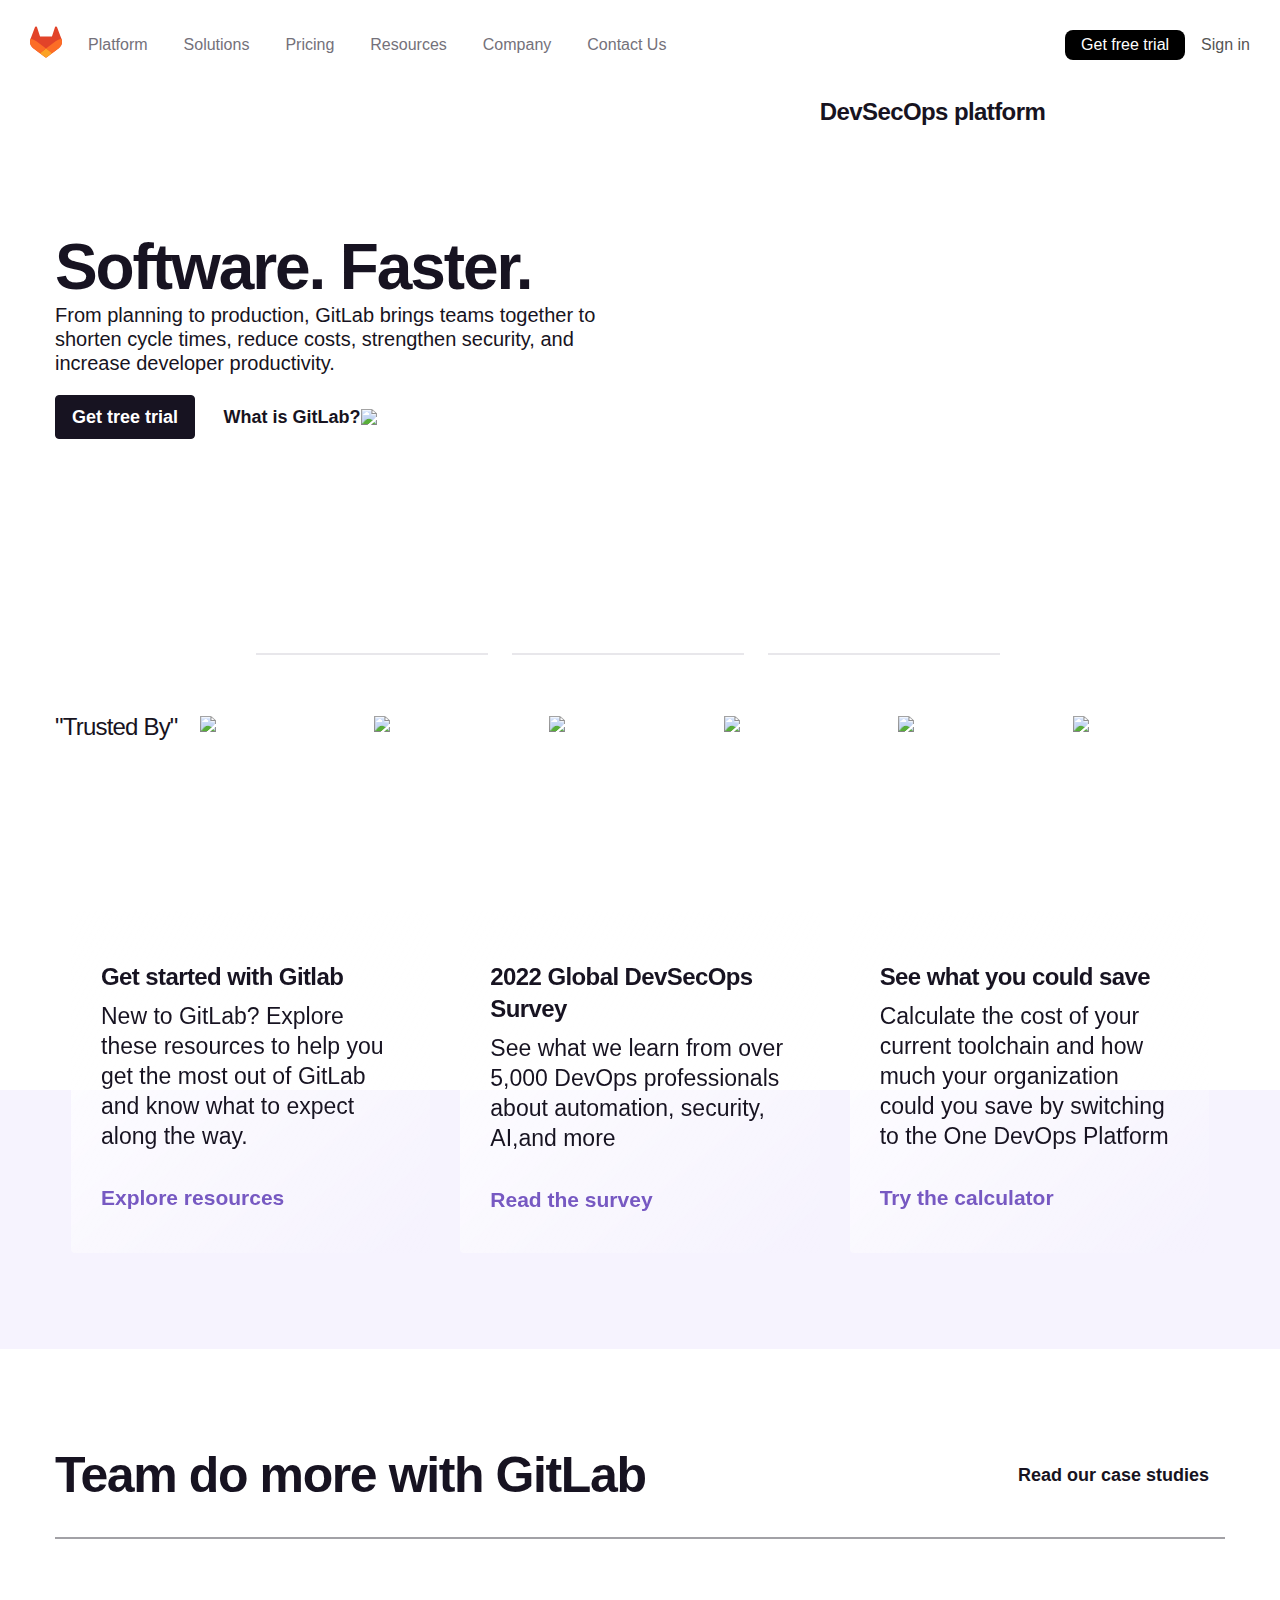
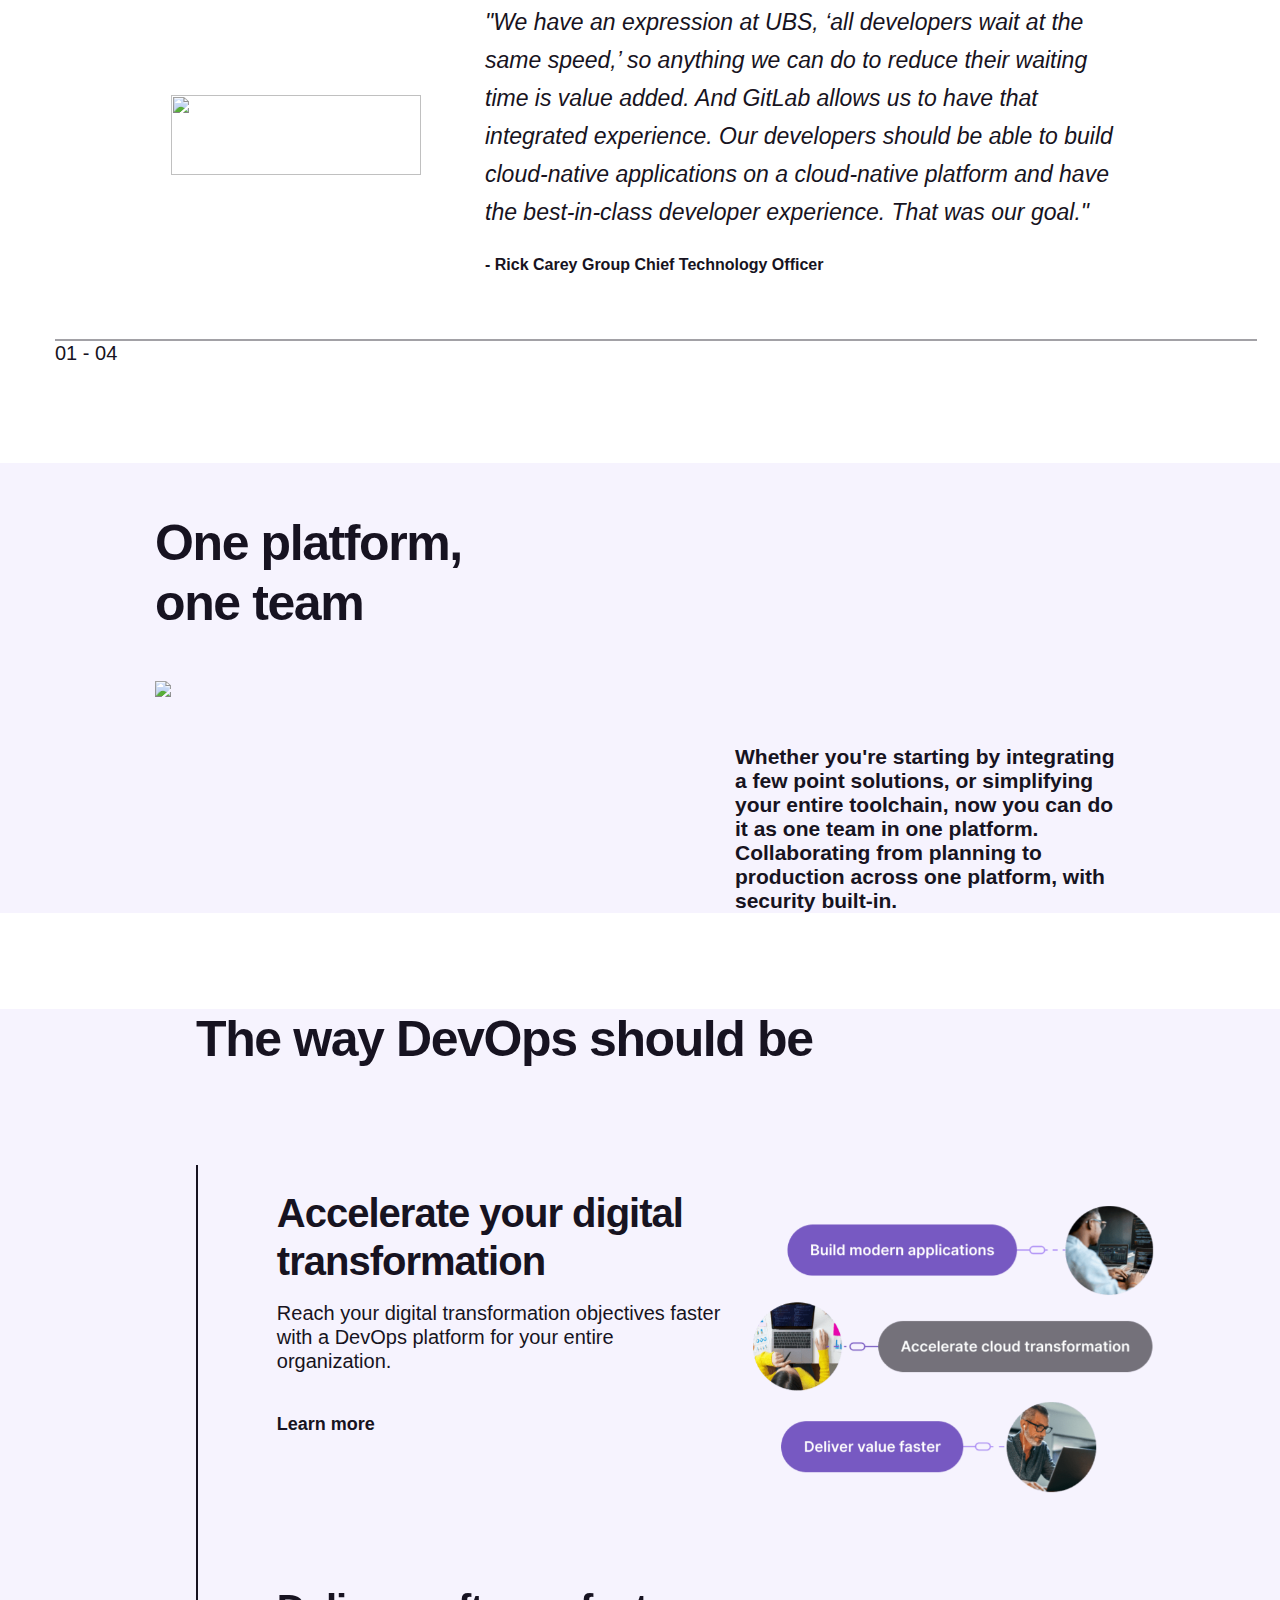
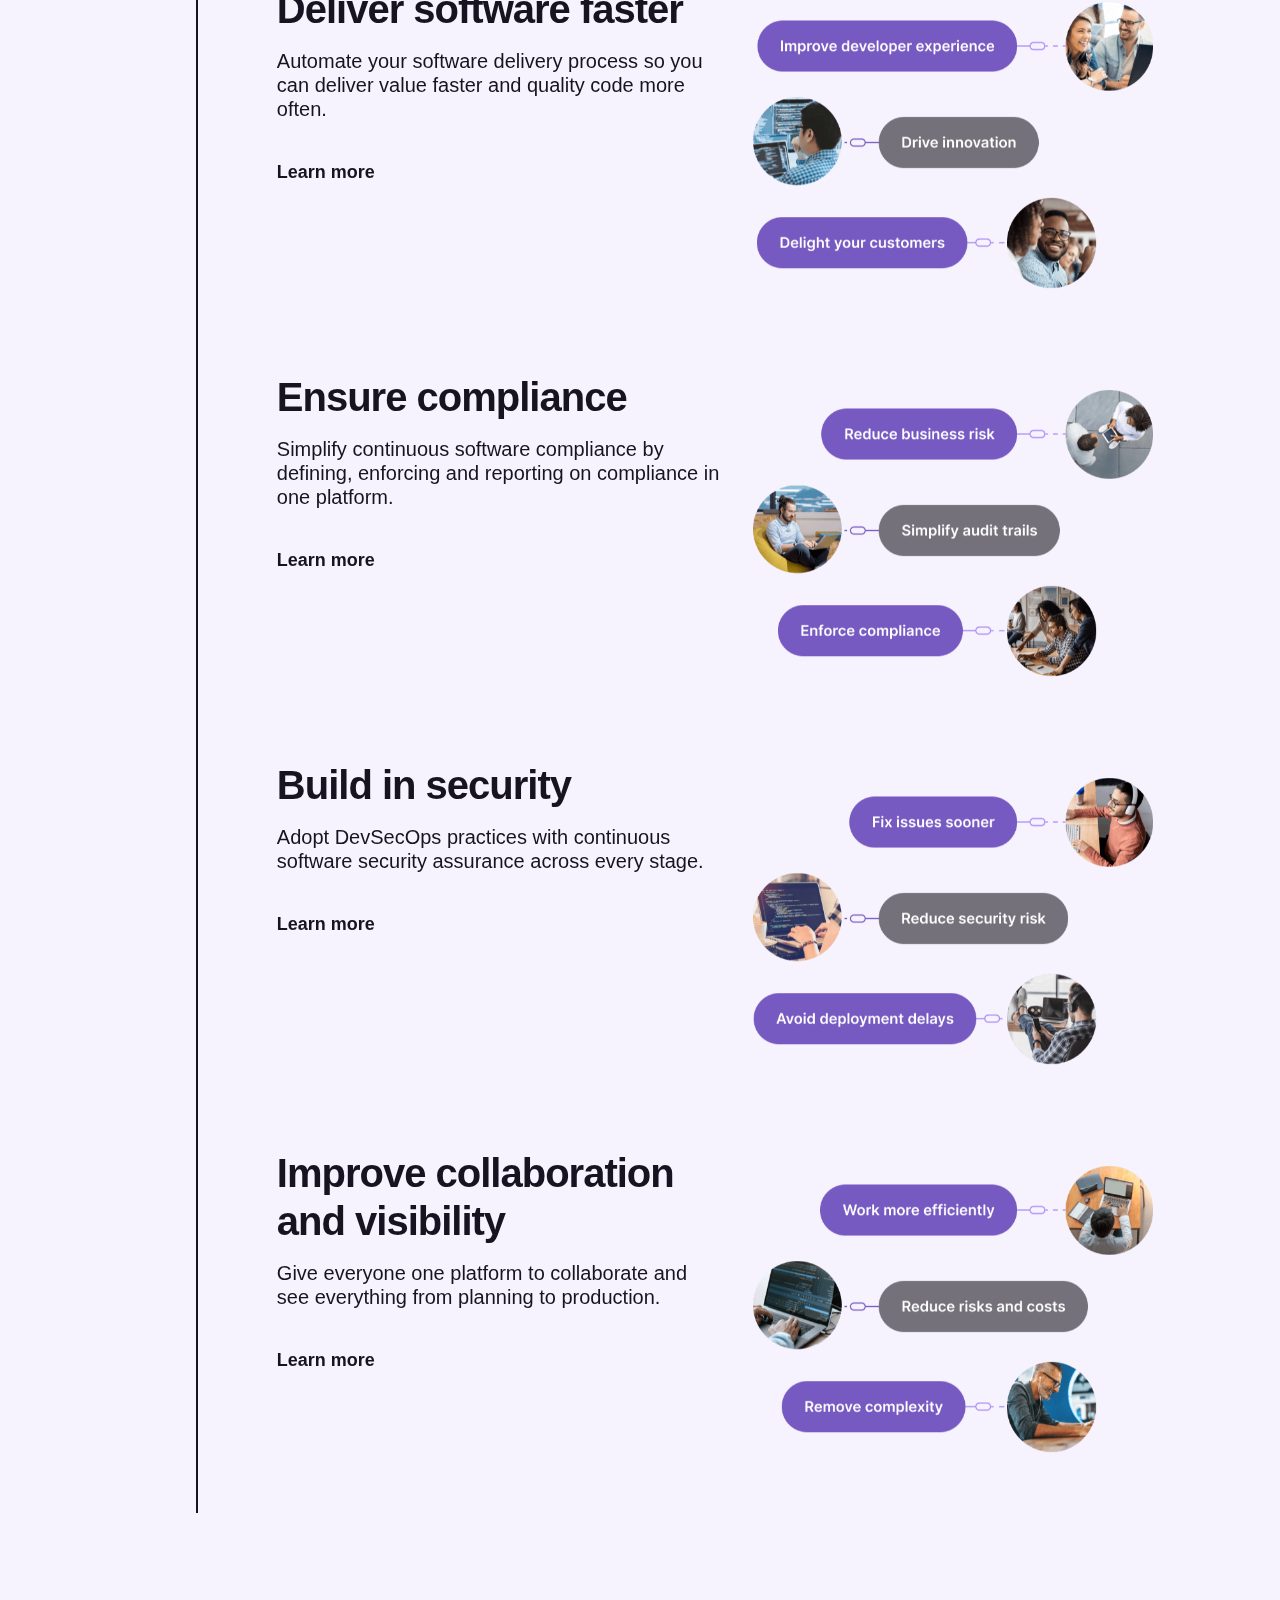
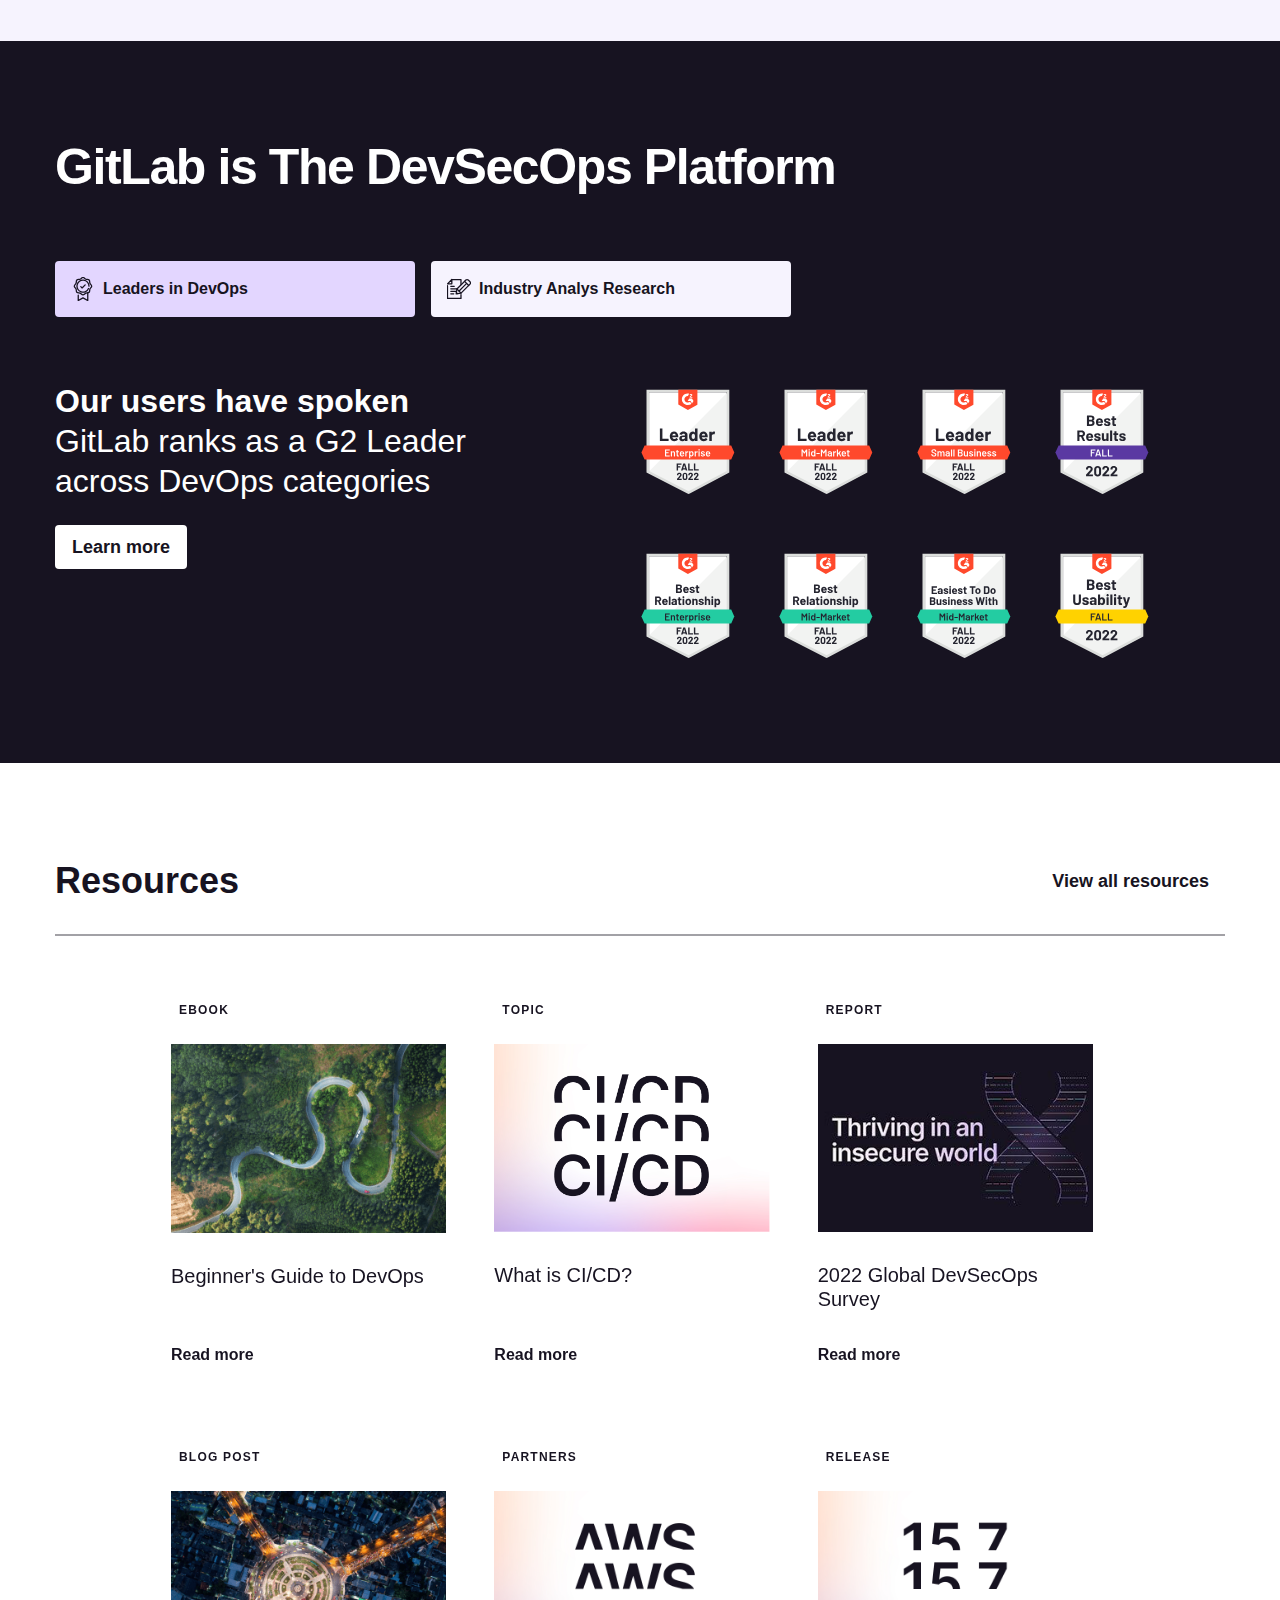
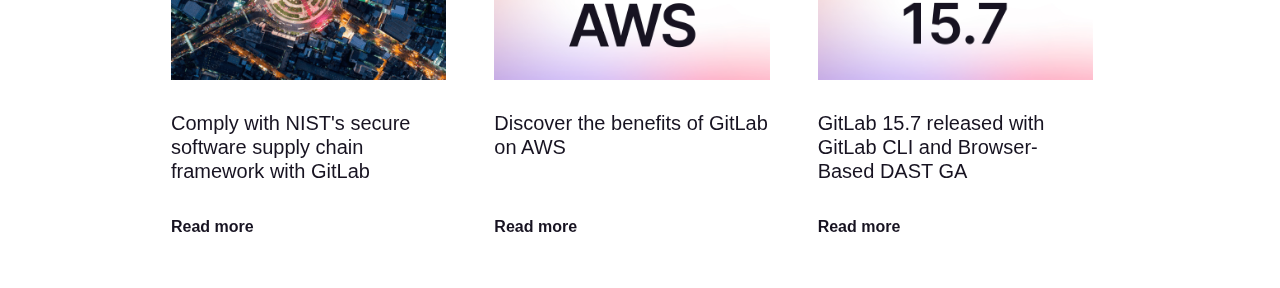
==== commit ec81222a: "landing_Page" ====
--- a/landing_Page/index.html
+++ b/landing_Page/index.html
@@ -1,166 +1,276 @@
 <!DOCTYPE html>
 <html lang="en">
-  <head>
-    <meta charset="UTF-8" />
-    <meta http-equiv="X-UA-Compatible" content="IE=edge" />
-    <meta name="viewport" content="width=device-width, initial-scale=1.0" />
-    <title>Document</title>
-    <link rel="stylesheet" href="style.css" />
-  </head>
-  <body>
-    <div class="header">
-      <div class="navbar">
-        <div class="navbar__left">
-          <div class="logo">
-            <svg
-              data-v-0d71b08a=""
-              width="32"
-              height="32"
-              viewBox="0 0 32 32"
-              fill="none"
-              xmlns="http://www.w3.org/2000/svg"
-              role="img"
-              aria-labelledby="tanukiHomeTablet"
-              data-v-2271f886=""
-            >
-              <title id="tanukiHomeTablet">GitLab home page</title>
-              <path
-                d="M31.4618 12.7787L31.417 12.6641L27.0667 1.31308C26.9783 1.09046 26.8218 0.90145 26.6197 0.773028C26.416 0.644476 26.1775 0.582308 25.937 0.595107C25.6965 0.607906 25.4659 0.695039 25.277 0.844481C25.0899 0.994513 24.955 1.1998 24.8915 1.43106L21.9503 10.4324H10.0509L7.10976 1.43106C7.04625 1.1998 6.91133 0.994513 6.72425 0.844481C6.53618 0.694035 6.30572 0.606246 6.06523 0.593431C5.82473 0.580616 5.58625 0.64342 5.38326 0.773028C5.18023 0.900924 5.02312 1.09005 4.9346 1.31308L0.579314 12.679L0.534448 12.792C-0.0907536 14.429 -0.167604 16.2247 0.315452 17.9091C0.798508 19.5935 1.81536 21.0756 3.21309 22.1324L3.22971 22.144L3.26793 22.1739L9.90306 27.1407L13.1832 29.625L15.1773 31.1354C15.4115 31.3124 15.6971 31.4082 15.9907 31.4082C16.2842 31.4082 16.5698 31.3124 16.8041 31.1354L18.7981 29.625L22.0799 27.1407L28.7533 22.144L28.7715 22.1307C30.174 21.0749 31.1949 19.5916 31.6802 17.9045C32.1656 16.2175 32.0889 14.4184 31.4618 12.7787Z"
-                fill="#E24329"
-              ></path>
-              <path
-                d="M31.462 12.7787L31.4172 12.6641C29.2955 13.1013 27.2962 14.0005 25.5614 15.2978L16.0083 22.5378C19.2652 25.0005 22.1001 27.1407 22.1001 27.1407L28.7734 22.144L28.7917 22.1307C30.1907 21.0723 31.2076 19.5877 31.6893 17.9009C32.171 16.214 32.0912 14.4163 31.462 12.7787Z"
-                fill="#FC6D26"
-              ></path>
-              <path
-                d="M9.9082 27.1407L13.1834 29.625L15.1774 31.1354C15.4117 31.3124 15.6972 31.4082 15.9908 31.4082C16.2844 31.4082 16.57 31.3124 16.8042 31.1354L18.7982 29.625L22.0801 27.1407C22.0801 27.1407 19.2452 25.0005 15.9883 22.5378L9.9082 27.1407Z"
-                fill="#FCA326"
-              ></path>
-              <path
-                d="M6.43513 15.3045C4.70076 14.0067 2.70123 13.108 0.579333 12.6724L0.534467 12.7854C-0.0923403 14.4232 -0.170036 16.2203 0.313079 17.9061C0.796194 19.5919 1.81396 21.0751 3.21311 22.1324L3.22973 22.144L3.26795 22.1739L9.90307 27.1407L16.0081 22.5378L6.43513 15.3045Z"
-                fill="#FC6D26"
-              ></path>
-            </svg>
-          </div>
-          <div class="menu">
-            <a href="#">Platform</a>
-            <a href="#">Solutions</a>
-            <a href="#">Pricing</a>
-            <a href="#">Resources</a>
-            <a href="#">Company</a>
-            <a href="#">Contact Us</a>
-          </div>
-        </div>
-        <div class="navbar__left-mobile">
-          <iconify-icon
-            class=""
-            width="20"
-            height="20"
-            icon="material-symbols:search-rounded"
-          ></iconify-icon>
-        </div>
-        <div class="navbar__middle">
-          <div class="logo">
-            <svg
-              data-v-0d71b08a=""
-              width="32"
-              height="32"
-              viewBox="0 0 32 32"
-              fill="none"
-              xmlns="http://www.w3.org/2000/svg"
-              role="img"
-              aria-labelledby="tanukiHomeTablet"
-              data-v-2271f886=""
-            >
-              <title id="tanukiHomeTablet">GitLab home page</title>
-              <path
-                d="M31.4618 12.7787L31.417 12.6641L27.0667 1.31308C26.9783 1.09046 26.8218 0.90145 26.6197 0.773028C26.416 0.644476 26.1775 0.582308 25.937 0.595107C25.6965 0.607906 25.4659 0.695039 25.277 0.844481C25.0899 0.994513 24.955 1.1998 24.8915 1.43106L21.9503 10.4324H10.0509L7.10976 1.43106C7.04625 1.1998 6.91133 0.994513 6.72425 0.844481C6.53618 0.694035 6.30572 0.606246 6.06523 0.593431C5.82473 0.580616 5.58625 0.64342 5.38326 0.773028C5.18023 0.900924 5.02312 1.09005 4.9346 1.31308L0.579314 12.679L0.534448 12.792C-0.0907536 14.429 -0.167604 16.2247 0.315452 17.9091C0.798508 19.5935 1.81536 21.0756 3.21309 22.1324L3.22971 22.144L3.26793 22.1739L9.90306 27.1407L13.1832 29.625L15.1773 31.1354C15.4115 31.3124 15.6971 31.4082 15.9907 31.4082C16.2842 31.4082 16.5698 31.3124 16.8041 31.1354L18.7981 29.625L22.0799 27.1407L28.7533 22.144L28.7715 22.1307C30.174 21.0749 31.1949 19.5916 31.6802 17.9045C32.1656 16.2175 32.0889 14.4184 31.4618 12.7787Z"
-                fill="#E24329"
-              ></path>
-              <path
-                d="M31.462 12.7787L31.4172 12.6641C29.2955 13.1013 27.2962 14.0005 25.5614 15.2978L16.0083 22.5378C19.2652 25.0005 22.1001 27.1407 22.1001 27.1407L28.7734 22.144L28.7917 22.1307C30.1907 21.0723 31.2076 19.5877 31.6893 17.9009C32.171 16.214 32.0912 14.4163 31.462 12.7787Z"
-                fill="#FC6D26"
-              ></path>
-              <path
-                d="M9.9082 27.1407L13.1834 29.625L15.1774 31.1354C15.4117 31.3124 15.6972 31.4082 15.9908 31.4082C16.2844 31.4082 16.57 31.3124 16.8042 31.1354L18.7982 29.625L22.0801 27.1407C22.0801 27.1407 19.2452 25.0005 15.9883 22.5378L9.9082 27.1407Z"
-                fill="#FCA326"
-              ></path>
-              <path
-                d="M6.43513 15.3045C4.70076 14.0067 2.70123 13.108 0.579333 12.6724L0.534467 12.7854C-0.0923403 14.4232 -0.170036 16.2203 0.313079 17.9061C0.796194 19.5919 1.81396 21.0751 3.21311 22.1324L3.22973 22.144L3.26795 22.1739L9.90307 27.1407L16.0081 22.5378L6.43513 15.3045Z"
-                fill="#FC6D26"
-              ></path>
-            </svg>
-          </div>
-        </div>
-        <div class="navbar__right">
-          <iconify-icon
-            class="icon"
-            width="20"
-            height="20"
-            icon="material-symbols:search-rounded"
-          ></iconify-icon>
-          <a href="#" class="btn">Get free trial</a>
-          <iconify-icon
-            class="icon-after"
-            width="20"
-            height="20"
-            icon="ri:user-3-line"
-          ></iconify-icon>
-          <iconify-icon
-            class="icon-after"
-            width="20"
-            height="20"
-            icon="material-symbols:search-rounded"
-          ></iconify-icon>
-          <iconify-icon
-            class="icon-after"
-            width="20"
-            height="20"
-            icon="fluent:line-horizontal-3-20-filled"
-          ></iconify-icon>
-
-          <a href="#" class="login"> Sign in </a>
-        </div>
+
+<head>
+  <meta charset="UTF-8" />
+  <meta http-equiv="X-UA-Compatible" content="IE=edge" />
+  <meta name="viewport" content="width=device-width, initial-scale=1.0" />
+  <title>Document</title>
+  <link rel="stylesheet" href="style.css" />
+  <script src="https://code.iconify.design/iconify-icon/1.0.1/iconify-icon.min.js"></script>
+</head>
+
+<body>
+  <div class="header">
+    <div class="navbar">
+      <div class="navbar__left">
+        <div class="logo">
+          <svg data-v-0d71b08a="" width="32" height="32" viewBox="0 0 32 32" fill="none"
+            xmlns="http://www.w3.org/2000/svg" role="img" aria-labelledby="tanukiHomeTablet" data-v-2271f886="">
+            <title id="tanukiHomeTablet">GitLab home page</title>
+            <path
+              d="M31.4618 12.7787L31.417 12.6641L27.0667 1.31308C26.9783 1.09046 26.8218 0.90145 26.6197 0.773028C26.416 0.644476 26.1775 0.582308 25.937 0.595107C25.6965 0.607906 25.4659 0.695039 25.277 0.844481C25.0899 0.994513 24.955 1.1998 24.8915 1.43106L21.9503 10.4324H10.0509L7.10976 1.43106C7.04625 1.1998 6.91133 0.994513 6.72425 0.844481C6.53618 0.694035 6.30572 0.606246 6.06523 0.593431C5.82473 0.580616 5.58625 0.64342 5.38326 0.773028C5.18023 0.900924 5.02312 1.09005 4.9346 1.31308L0.579314 12.679L0.534448 12.792C-0.0907536 14.429 -0.167604 16.2247 0.315452 17.9091C0.798508 19.5935 1.81536 21.0756 3.21309 22.1324L3.22971 22.144L3.26793 22.1739L9.90306 27.1407L13.1832 29.625L15.1773 31.1354C15.4115 31.3124 15.6971 31.4082 15.9907 31.4082C16.2842 31.4082 16.5698 31.3124 16.8041 31.1354L18.7981 29.625L22.0799 27.1407L28.7533 22.144L28.7715 22.1307C30.174 21.0749 31.1949 19.5916 31.6802 17.9045C32.1656 16.2175 32.0889 14.4184 31.4618 12.7787Z"
+              fill="#E24329"></path>
+            <path
+              d="M31.462 12.7787L31.4172 12.6641C29.2955 13.1013 27.2962 14.0005 25.5614 15.2978L16.0083 22.5378C19.2652 25.0005 22.1001 27.1407 22.1001 27.1407L28.7734 22.144L28.7917 22.1307C30.1907 21.0723 31.2076 19.5877 31.6893 17.9009C32.171 16.214 32.0912 14.4163 31.462 12.7787Z"
+              fill="#FC6D26"></path>
+            <path
+              d="M9.9082 27.1407L13.1834 29.625L15.1774 31.1354C15.4117 31.3124 15.6972 31.4082 15.9908 31.4082C16.2844 31.4082 16.57 31.3124 16.8042 31.1354L18.7982 29.625L22.0801 27.1407C22.0801 27.1407 19.2452 25.0005 15.9883 22.5378L9.9082 27.1407Z"
+              fill="#FCA326"></path>
+            <path
+              d="M6.43513 15.3045C4.70076 14.0067 2.70123 13.108 0.579333 12.6724L0.534467 12.7854C-0.0923403 14.4232 -0.170036 16.2203 0.313079 17.9061C0.796194 19.5919 1.81396 21.0751 3.21311 22.1324L3.22973 22.144L3.26795 22.1739L9.90307 27.1407L16.0081 22.5378L6.43513 15.3045Z"
+              fill="#FC6D26"></path>
+          </svg>
+        </div>
+        <div class="menu">
+          <a href="#" class="menu-item">
+            Platform
+            <div class="menu-item-icon">
+              <iconify-icon icon="material-symbols:keyboard-arrow-down-rounded" class="menu-hide-icon"></iconify-icon>
+            </div>
+          </a>
+          <a href="#" class="menu-item">
+            Solutions
+            <div class="menu-item-icon">
+              <iconify-icon icon="material-symbols:keyboard-arrow-down-rounded" class="menu-hide-icon"></iconify-icon>
+            </div>
+            <div class="nav-dropdown-list">
+              <div class="nav-dropdown__left-side">
+                <div class="nav-dropdown__left-side__container">
+                  <div class="nav-dropdown-categories">
+                    <div class="nav-dropdown-cate-list">
+                      <div class="nav-dropdown-list-title">By use case</div>
+                      <div class="nav-dropdown-item">Digital transformation </div>
+                      <div class="nav-dropdown-item">Security and governance </div>
+                      <div class="nav-dropdown-item">Automated software delivery </div>
+                      <div class="nav-dropdown-item">Agile development </div>
+                      <div class="nav-dropdown-item">Cloud transformation </div>
+                    </div>
+                  </div>
+                  <div class="nav-dropdown-categories">
+                    <div class="nav-dropdown-cate-list">
+                      <div class="nav-dropdown-list-title">By use case</div>
+                      <div class="nav-dropdown-item">Digital transformation </div>
+                      <div class="nav-dropdown-item">Security and governance </div>
+                      <div class="nav-dropdown-item">Automated software delivery </div>
+                      <div class="nav-dropdown-item">Agile development </div>
+                      <div class="nav-dropdown-item">Cloud transformation </div>
+                    </div>
+                  </div>
+                  <div class="nav-dropdown-categories ">
+                    <div class="nav-dropdown-cate-list margin-bottom-nav-list">
+                      <div class="nav-dropdown-list-title">By company size</div>
+                      <div class="nav-dropdown-item">Enterprise</div>
+                      <div class="nav-dropdown-item">Small business </div>
+                    </div>
+                    <div class="nav-dropdown-cate-list ">
+                      <div class="nav-dropdown-list-title">By industry</div>
+                      <div class="nav-dropdown-item">Public sector</div>
+                      <div class="nav-dropdown-item">Education</div>
+                      <div class="nav-dropdown-item">Financial services</div>
+                    </div>
+                  </div>
+                </div>
+                <div class="nav-dropdown__left-side__bottom">
+                  <span class="text-bottom">View all solution</span>
+                  <iconify-icon icon="material-symbols:arrow-forward-ios-rounded" class="solution-icon"></iconify-icon>
+
+                </div>
+              </div>
+              <div class="nav-dropdown__right-side">
+                <div class="navigation-dropdown__image">
+                  <img src="./img/solutions.png" alt="" class="nav-img">
+                </div>
+                <div class="nav-dropdown__right-side-text-title"> Customer success stories </div>
+                <p class="nav-dropdown__right-side-text"> See why leading companies around the world are choosing GitLab
+                </p>
+                <div class="nav-btn-more">
+                  <span class="text-bottom">Learn more</span>
+                  <iconify-icon icon="material-symbols:arrow-forward-ios-rounded" class="solution-icon"></iconify-icon>
+                </div>
+              </div>
+
+            </div>
+          </a>
+          <a href="#" class="menu-item">
+            Pricing
+            <div class="menu-item-icon">
+              <iconify-icon icon="material-symbols:keyboard-arrow-down-rounded" class="menu-hide-icon"></iconify-icon>
+            </div>
+          </a>
+          <a href="#" class="menu-item">
+            Resources
+            <div class="menu-item-icon">
+              <iconify-icon icon="material-symbols:keyboard-arrow-down-rounded" class="menu-hide-icon"></iconify-icon>
+            </div>
+            <div class="nav-dropdown-list">
+              <div class="nav-dropdown__left-side">
+                <div class="nav-dropdown__left-side__container">
+                  <div class="nav-dropdown-categories">
+                    <div class="nav-dropdown-cate-list">
+                      <div class="nav-dropdown-list-title">By use case</div>
+                      <div class="nav-dropdown-item">Digital transformation </div>
+                      <div class="nav-dropdown-item">Security and governance </div>
+                      <div class="nav-dropdown-item">Automated software delivery </div>
+                      <div class="nav-dropdown-item">Agile development </div>
+                      <div class="nav-dropdown-item">Cloud transformation </div>
+                    </div>
+                  </div>
+                  <div class="nav-dropdown-categories">
+                    <div class="nav-dropdown-cate-list">
+                      <div class="nav-dropdown-list-title">By use case</div>
+                      <div class="nav-dropdown-item">Digital transformation </div>
+                      <div class="nav-dropdown-item">Security and governance </div>
+                      <div class="nav-dropdown-item">Automated software delivery </div>
+                      <div class="nav-dropdown-item">Agile development </div>
+                      <div class="nav-dropdown-item">Cloud transformation </div>
+                    </div>
+                  </div>
+                  <div class="nav-dropdown-categories ">
+                    <div class="nav-dropdown-cate-list margin-bottom-nav-list">
+                      <div class="nav-dropdown-list-title">By company size</div>
+                      <div class="nav-dropdown-item">Enterprise</div>
+                      <div class="nav-dropdown-item">Small business </div>
+                    </div>
+                    <div class="nav-dropdown-cate-list ">
+                      <div class="nav-dropdown-list-title">By industry</div>
+                      <div class="nav-dropdown-item">Public sector</div>
+                      <div class="nav-dropdown-item">Education</div>
+                      <div class="nav-dropdown-item">Financial services</div>
+                    </div>
+                  </div>
+                </div>
+                <div class="nav-dropdown__left-side__bottom">
+                  <span class="text-bottom">View all solution</span>
+                  <iconify-icon icon="material-symbols:arrow-forward-ios-rounded" class="solution-icon"></iconify-icon>
+
+                </div>
+              </div>
+              <div class="nav-dropdown__right-side">
+                <div class="navigation-dropdown__image">
+                  <img src="./img/solutions.png" alt="" class="nav-img">
+                </div>
+                <div class="nav-dropdown__right-side-text-title"> Customer success stories </div>
+                <p class="nav-dropdown__right-side-text"> See why leading companies around the world are choosing GitLab
+                </p>
+                <div class="nav-btn-more">
+                  <span class="text-bottom">Learn more</span>
+                  <iconify-icon icon="material-symbols:arrow-forward-ios-rounded" class="solution-icon"></iconify-icon>
+                </div>
+              </div>
+
+            </div>
+          </a>
+          <a href="#" class="menu-item">
+            Company
+            <div class="menu-item-icon">
+              <iconify-icon icon="material-symbols:keyboard-arrow-down-rounded" class="menu-hide-icon"></iconify-icon>
+            </div>
+          </a>
+          <a href="#" class="menu-item">
+            Contact Us
+            <div class="menu-item-icon">
+              <iconify-icon icon="material-symbols:keyboard-arrow-down-rounded" class="menu-hide-icon"></iconify-icon>
+            </div>
+          </a>
+        </div>
+      </div>
+      <div class="navbar__left-mobile">
+        <iconify-icon class="" width="20" height="20" icon="material-symbols:search-rounded"></iconify-icon>
+      </div>
+      <div class="navbar__middle">
+        <div class="logo">
+          <svg data-v-0d71b08a="" width="32" height="32" viewBox="0 0 32 32" fill="none"
+            xmlns="http://www.w3.org/2000/svg" role="img" aria-labelledby="tanukiHomeTablet" data-v-2271f886="">
+            <title id="tanukiHomeTablet">GitLab home page</title>
+            <path
+              d="M31.4618 12.7787L31.417 12.6641L27.0667 1.31308C26.9783 1.09046 26.8218 0.90145 26.6197 0.773028C26.416 0.644476 26.1775 0.582308 25.937 0.595107C25.6965 0.607906 25.4659 0.695039 25.277 0.844481C25.0899 0.994513 24.955 1.1998 24.8915 1.43106L21.9503 10.4324H10.0509L7.10976 1.43106C7.04625 1.1998 6.91133 0.994513 6.72425 0.844481C6.53618 0.694035 6.30572 0.606246 6.06523 0.593431C5.82473 0.580616 5.58625 0.64342 5.38326 0.773028C5.18023 0.900924 5.02312 1.09005 4.9346 1.31308L0.579314 12.679L0.534448 12.792C-0.0907536 14.429 -0.167604 16.2247 0.315452 17.9091C0.798508 19.5935 1.81536 21.0756 3.21309 22.1324L3.22971 22.144L3.26793 22.1739L9.90306 27.1407L13.1832 29.625L15.1773 31.1354C15.4115 31.3124 15.6971 31.4082 15.9907 31.4082C16.2842 31.4082 16.5698 31.3124 16.8041 31.1354L18.7981 29.625L22.0799 27.1407L28.7533 22.144L28.7715 22.1307C30.174 21.0749 31.1949 19.5916 31.6802 17.9045C32.1656 16.2175 32.0889 14.4184 31.4618 12.7787Z"
+              fill="#E24329"></path>
+            <path
+              d="M31.462 12.7787L31.4172 12.6641C29.2955 13.1013 27.2962 14.0005 25.5614 15.2978L16.0083 22.5378C19.2652 25.0005 22.1001 27.1407 22.1001 27.1407L28.7734 22.144L28.7917 22.1307C30.1907 21.0723 31.2076 19.5877 31.6893 17.9009C32.171 16.214 32.0912 14.4163 31.462 12.7787Z"
+              fill="#FC6D26"></path>
+            <path
+              d="M9.9082 27.1407L13.1834 29.625L15.1774 31.1354C15.4117 31.3124 15.6972 31.4082 15.9908 31.4082C16.2844 31.4082 16.57 31.3124 16.8042 31.1354L18.7982 29.625L22.0801 27.1407C22.0801 27.1407 19.2452 25.0005 15.9883 22.5378L9.9082 27.1407Z"
+              fill="#FCA326"></path>
+            <path
+              d="M6.43513 15.3045C4.70076 14.0067 2.70123 13.108 0.579333 12.6724L0.534467 12.7854C-0.0923403 14.4232 -0.170036 16.2203 0.313079 17.9061C0.796194 19.5919 1.81396 21.0751 3.21311 22.1324L3.22973 22.144L3.26795 22.1739L9.90307 27.1407L16.0081 22.5378L6.43513 15.3045Z"
+              fill="#FC6D26"></path>
+          </svg>
+        </div>
+      </div>
+      <div class="navbar__right">
+        <iconify-icon class="icon" width="20" height="20" icon="material-symbols:search-rounded"></iconify-icon>
+        <a href="#" class="btn">Get free trial</a>
+        <iconify-icon class="icon-after" width="20" height="20" icon="ri:user-3-line"></iconify-icon>
+        <iconify-icon class="icon-after" width="20" height="20" icon="material-symbols:search-rounded"></iconify-icon>
+        <iconify-icon class="icon-after" width="20" height="20" icon="fluent:line-horizontal-3-20-filled">
+        </iconify-icon>
+
+        <a href="#" class="login"> Sign in </a>
       </div>
     </div>
-    <div class="main">
-      <div class="container">
-        <div class="homepage_container">
-          <div class="slp_row">
-            <div class="slp-flex slp-align-items-center slp-col-md-6">
-              <div class="homepage-hero__title-column">
-                <h1 class="title slp-text-heading-bold">Software. Faster.</h1>
-                <h2 class="subtitle slp-text-body1">
-                  From planning to production, GitLab brings teams together to
-                  shorten cycle times, reduce costs, strengthen security, and
-                  increase developer productivity.
-                </h2>
-                <div class="slp-mb-16 slp-mt-s24">
-                  <a href="#" class="slp-btn slp-mr-8 slp-btn-primary"
-                    >Get tree trial</a
-                  >
-                  <button type="button" class="slp-btn slp-btn-tertiary">
-                    What is GitLab?
-                    <img src="img/icon1.svg" />
-                  </button>
-                </div>
-              </div>
-            </div>
-            <div
-              class="homepage-hero_media-column slp-flex slp-align-items-center slp-col-md-6"
-            >
-              <div class="card">
-                <p class="desktop slp-text-heading5-bold">
-                  DevSecOps platform
-                </p>
-                <div class="card-img">
-                  <div class="card-img__image">
-                    <img src="/img/h1.png" alt="Brand img" />
-                  </div>
-                </div>
-              </div>
-            </div>
-            <!-- <div
+  </div>
+  <div class="main">
+    <div class="container">
+      <div class="homepage_container">
+        <div class="slp_row">
+          <div class="slp-flex slp-align-items-center slp-col-md-6">
+            <div class="homepage-hero__title-column">
+              <h1 class="title slp-text-heading-bold">Software. Faster.</h1>
+              <h2 class="subtitle slp-text-body1">
+                From planning to production, GitLab brings teams together to
+                shorten cycle times, reduce costs, strengthen security, and
+                increase developer productivity.
+              </h2>
+              <div class="slp-mb-16 slp-mt-s24">
+                <a href="#" class="slp-btn slp-mr-8 slp-btn-primary">Get tree trial</a>
+                <button type="button" class="slp-btn slp-btn-tertiary">
+                  What is GitLab?
+                  <img src="img/icon1.svg" />
+                </button>
+              </div>
+            </div>
+          </div>
+          <div class="homepage-hero_media-column slp-flex slp-align-items-center slp-col-md-6">
+            <div class="card">
+              <p class="desktop slp-text-heading5-bold">
+                DevSecOps platform
+              </p>
+              <div class="card-img">
+                <div class="card-img__image">
+                  <img src="/img/h1.png" alt="Brand img" />
+                </div>
+                <div class="card-img__image">
+                  <img src="/img/h1_2.png" alt="Brand img" />
+                </div>
+                <div class="card-img__image">
+                  <img src="/img/h1_3.png" alt="Brand img" />
+                </div>
+              </div>
+              <div class="progressbar__container">
+                <div class="progressbar slp-mr-24">
+                  <div class="progressbar__time active"></div>
+                </div>
+                <div class="progressbar slp-mr-24">
+                  <div class="progressbar__time "></div>
+                </div>
+                <div class="progressbar slp-mr-24">
+                  <div class="progressbar__time "></div>
+                </div>
+              </div>
+            </div>
+          </div>
+          <!-- <div
               class="modal__backdrop modal__backdrop--light"
               style="display: none"
             >
@@ -171,410 +281,432 @@
                   </button>
                 </header>
               </div> -->
-            </div>
-            <div class="customer-logos">
-              <div class="customer-logos__companies slp-flex">
-                <h2 class="slp-my-24 customer-logos__trusted-by slp-text-heading5">"Trusted By"</h2>
-                <a href="#">
-                  <img src="/img/icon2.svg">
-                </a>
-                <a href="#">
-                  <img src="img/icon3.svg">
-                </a>
-                <a href="#">
-                  <img src="img/icon4.svg">
-                </a>
-                <a href="#">
-                  <img src="img/icon5.svg">
-                </a>
-                <a href="#">
-                  <img src="img/icon6.svg">
-                </a>
-                <a href="#">
-                  <img src="img/icon7.svg">
-                </a>
-              </div>
-            </div>
-
-          </div>
-        </div>
-        <div class="slp-partial-charcoal-background wrapper">
-          <div class="container">
-            <div class="featured-content">
-              <a href="#" class="featured-content__card">
-                <div class="featured-content__text">
-                  <div role="img" class="slp-icon slp-mb-16 icon slp-icon--size-md slp-icon--color-color-text-300"></div>
-                  <h3 class="slp-mb-8 slp-text-heading5-bold">Get started with Gitlab</h3>
-                  <p class="slp-mb-46 decription slp-text-body2">New to GitLab? Explore these resources to help you get the most out of GitLab and know what to expect along the way.</p>
-                
-                <div>
-                  <button type="button" class="slp-btn featured-content__link slp-btn-tertiary">
-                    <span class="slp-text-body1-bold">Explore resources</span>
-                  </button>
-                </div>
-              </div>
-              </a>
-              <a href="#" class="featured-content__card">
-                <div class="featured-content__text">
-                  <div role="img" class="slp-icon slp-mb-16 icon slp-icon--size-md slp-icon--color-color-text-300"></div>
-                  <h3 class="slp-mb-8 slp-text-heading5-bold">2022 Global DevSecOps Survey</h3>
-                  <p class="slp-mb-46 decription slp-text-body2">See what we learn from over 5,000 DevOps professionals about automation, security, AI,and more</p>
-                  <div>
-                    <button type="button" class="slp-btn featured-content__link slp-btn-tertiary">
-                      <span class="slp-text-body1-bold">Read the survey</span>
-                    </button>
-                  </div>
-                </div>
-              </a>
-              <a href="#" class="featured-content__card">
-                <div class="featured-content__text">
-                  <div role="img" class="slp-icon slp-mb-16 icon slp-icon--size-md slp-icon--color-color-text-300"></div>
-                  <h3 class="slp-mb-8 slp-text-heading5-bold">See what you could save</h3>
-                  <p class="slp-mb-46 decription slp-text-body2">Calculate the cost of your current toolchain and how much your organization could you save by switching to the One DevOps Platform </p>
-                  <div>
-                    <button type="button" class="slp-btn featured-content__link slp-btn-tertiary">
-                      <span class="slp-text-body1-bold">Try the calculator</span>
-                    </button>
-                  </div>
-                </div>
-              </a>
-            </div>
-          </div>
-        </div>
+        </div>
+        <div class="customer-logos">
+          <div class="customer-logos__companies slp-flex">
+            <h2 class="slp-my-24 customer-logos__trusted-by slp-text-heading5">"Trusted By"</h2>
+            <a href="#">
+              <img src="/img/icon2.svg">
+            </a>
+            <a href="#">
+              <img src="img/icon3.svg">
+            </a>
+            <a href="#">
+              <img src="img/icon4.svg">
+            </a>
+            <a href="#">
+              <img src="img/icon5.svg">
+            </a>
+            <a href="#">
+              <img src="img/icon6.svg">
+            </a>
+            <a href="#">
+              <img src="img/icon7.svg">
+            </a>
+          </div>
+        </div>
+
+      </div>
+    </div>
+    <div class="slp-partial-charcoal-background wrapper">
+      <div class="container">
+        <div class="featured-content">
+          <a href="#" class="featured-content__card">
+            <div class="featured-content__text">
+              <div role="img" class="slp-icon slp-mb-16 icon slp-icon--size-md slp-icon--color-color-text-300"></div>
+              <h3 class="slp-mb-8 slp-text-heading5-bold">Get started with Gitlab</h3>
+              <p class="slp-mb-46 decription slp-text-body2">New to GitLab? Explore these resources to help you get the
+                most out of GitLab and know what to expect along the way.</p>
+
+              <div>
+                <button type="button" class="slp-btn featured-content__link slp-btn-tertiary">
+                  <span class="slp-text-body1-bold">Explore resources</span>
+                </button>
+              </div>
+            </div>
+          </a>
+          <a href="#" class="featured-content__card">
+            <div class="featured-content__text">
+              <div role="img" class="slp-icon slp-mb-16 icon slp-icon--size-md slp-icon--color-color-text-300"></div>
+              <h3 class="slp-mb-8 slp-text-heading5-bold">2022 Global DevSecOps Survey</h3>
+              <p class="slp-mb-46 decription slp-text-body2">See what we learn from over 5,000 DevOps professionals
+                about automation, security, AI,and more</p>
+              <div>
+                <button type="button" class="slp-btn featured-content__link slp-btn-tertiary">
+                  <span class="slp-text-body1-bold">Read the survey</span>
+                </button>
+              </div>
+            </div>
+          </a>
+          <a href="#" class="featured-content__card">
+            <div class="featured-content__text">
+              <div role="img" class="slp-icon slp-mb-16 icon slp-icon--size-md slp-icon--color-color-text-300"></div>
+              <h3 class="slp-mb-8 slp-text-heading5-bold">See what you could save</h3>
+              <p class="slp-mb-46 decription slp-text-body2">Calculate the cost of your current toolchain and how much
+                your organization could you save by switching to the One DevOps Platform </p>
+              <div>
+                <button type="button" class="slp-btn featured-content__link slp-btn-tertiary">
+                  <span class="slp-text-body1-bold">Try the calculator</span>
+                </button>
+              </div>
+            </div>
+          </a>
+        </div>
+      </div>
+    </div>
+    <div class="container">
+      <div class="quotes-carousel">
         <div class="container">
-          <div class="quotes-carousel">
-            <div class="container">
-              <div>
-                <div class="quotes-carousel__header">
-                  <h2 class="slp-text-heading2-bold">Team do more with GitLab</h2>
-                  <a href="#" class="slp-btn slp-btn-tertiary">Read our case studies</a>
-                </div>
-                <div class="carousel">
-                  <div class="carousel__wrapper">
-                    <div class="carousel__content" style="transform: translateX(0px); transition: none 0s ease 0s">
-                      <a class="case-study-quote__link">
-                        <div class="slp-row case-study-quote logo">
-                          <div class="case-study-quote__main-img slp-col-md-3">
-                            <img src="/img/icon7.svg" width="250px" height="80px">
-                          </div>
-                          <div class="slp-col-md-8">
-                            <div class="case-study-quote__title-img"></div>
-                            <p class="case-study-quote__body slp-text-quotes">
-                              "We have an expression at UBS, ‘all developers wait at the same speed,’ so anything we can do to reduce their waiting time is value added.
-                               And GitLab allows us to have that integrated experience. Our developers should be able to build cloud-native applications on a cloud-native
-                                platform and have the best-in-class developer experience. That was our goal."</p>
-                            <p class="case-study-quote__author slp-text-body3-bold">- Rick Carey Group Chief Technology Officer</p>
-                          </div>
-                        </div>
-                      </a>
-                    </div>
-                  </div>
-                </div>
-                <div class="quotes-caurosel__footer">
-                  <span class="slp-text-body1">01 - 04</span>
-                </div>
-              </div>
-            </div>
-          </div>
-          </div>
           <div>
-              <div class="solutions-container">
-                <div class="container solutions-container__container">
-                  <div class="slp-row solutions-container__header">
-                    <h2 class="slp-text-heading2-bold" style="margin-top: 50px">One platform, one team</h2>
-                    <img src="/img/h2.png" class="slp-my-48">
-                    <div class="solutions-container__text-container">
-                      <p class="slp-text-body1-bold">Whether you're starting by integrating a few point solutions,
-                         or simplifying your entire toolchain, now you can do it as one team in one platform. 
-                         Collaborating from planning to production across one platform, with security built-in.
-                      </p>
-                    </div>
-                  </div>
-                </div>
-              </div>
-            </div>
-            <div>
-              <div id="solutions-block" class="solutions-block">
-                <div class="container solutions-block__container">
-                  <h2 class="slp-mb-96 slp-text-heading2-bold">The way DevOps should be</h2>
-                  <div class="scroll-solution">
-                    <div class="slp-col-md-1">
-                      <div class="progress-container">
-                        <div class="progress-bar"></div>
+            <div class="quotes-carousel__header">
+              <h2 class="slp-text-heading2-bold">Team do more with GitLab</h2>
+              <a href="#" class="slp-btn slp-btn-tertiary">Read our case studies</a>
+            </div>
+            <div class="carousel">
+              <div class="carousel__wrapper">
+                <div class="carousel__content" style="transform: translateX(0px); transition: none 0s ease 0s">
+                  <a class="case-study-quote__link">
+                    <div class="slp-row case-study-quote logo">
+                      <div class="case-study-quote__main-img slp-col-md-3">
+                        <img src="/img/icon7.svg" width="250px" height="80px">
                       </div>
-                    </div>
-                    <div class="scroll-solutions__col slp-align-items-center slp-col-md-11">
-                      <div class="solutions-item ">
-                        <div class="slp-row-1">
-                          <div class="slp-pr-32 slp-pb-md-96 slp-pb-32 slp-col-md-6">
-                            <div class="slp-icon slp-mb-24 solution-item__icon slp-icon--size-md slp-icon--color-color-text-300"></div>
-                            <h3 class="slp-mb-16 slp-text-heading3-bold">Accelerate your digital transformation</h3>
-                            <p class="slp-text-body1">Reach your digital transformation objectives faster with a DevOps platform for your entire organization.
-                            </p>
-                            <a href="#" class="slp-btn slp-mt-32 learn-more slp-btn-tertiary">
-                              <span class="slp-flex slp-text-body2-bold">Learn more</span>
-                            </a>
-                          </div>
-                          <div class="slp-col-md-7">
-                            <div class="solutions-item__media aos-init aos-animate">
-                              <img src="img/h3.png" class="solutions-item__media__image">
-                            </div>
-                          </div>
-                        </div>
+                      <div class="slp-col-md-8">
+                        <div class="case-study-quote__title-img"></div>
+                        <p class="case-study-quote__body slp-text-quotes">
+                          "We have an expression at UBS, ‘all developers wait at the same speed,’ so anything we can do
+                          to reduce their waiting time is value added.
+                          And GitLab allows us to have that integrated experience. Our developers should be able to
+                          build cloud-native applications on a cloud-native
+                          platform and have the best-in-class developer experience. That was our goal."</p>
+                        <p class="case-study-quote__author slp-text-body3-bold">- Rick Carey Group Chief Technology
+                          Officer</p>
                       </div>
-                      <div class="solutions-item ">
-                        <div class="slp-row-1">
-                          <div class="slp-pr-32 slp-pb-md-96 slp-pb-32 slp-col-md-6">
-                            <div class="slp-icon slp-mb-24 solution-item__icon slp-icon--size-md slp-icon--color-color-text-300"></div>
-                            <h3 class="slp-mb-16 slp-text-heading3-bold">Deliver software faster</h3>
-                            <p class="slp-text-body1">Automate your software delivery process so you can deliver value faster and quality code more often.
-
-                            </p>
-                            <a href="#" class="slp-btn slp-mt-32 learn-more slp-btn-tertiary">
-                              <span class="slp-flex slp-text-body2-bold">Learn more</span>
-                            </a>
-                          </div>
-                          <div class="slp-col-md-7">
-                            <div class="solutions-item__media aos-init aos-animate">
-                              <img src="img/h4.png" class="solutions-item__media__image">
-                            </div>
-                          </div>
-                        </div>
-                      </div>
-                      <div class="solutions-item ">
-                        <div class="slp-row-1">
-                          <div class="slp-pr-32 slp-pb-md-96 slp-pb-32 slp-col-md-6">
-                            <div class="slp-icon slp-mb-24 solution-item__icon slp-icon--size-md slp-icon--color-color-text-300"></div>
-                            <h3 class="slp-mb-16 slp-text-heading3-bold">Ensure compliance</h3>
-                            <p class="slp-text-body1">Simplify continuous software compliance by defining, enforcing and reporting on compliance in one platform.
-
-
-                            </p>
-                            <a href="#" class="slp-btn slp-mt-32 learn-more slp-btn-tertiary">
-                              <span class="slp-flex slp-text-body2-bold">Learn more</span>
-                            </a>
-                          </div>
-                          <div class="slp-col-md-7">
-                            <div class="solutions-item__media aos-init aos-animate">
-                              <img src="img/h5.png" class="solutions-item__media__image">
-                            </div>
-                          </div>
-                        </div>
-                      </div>
-                      <div class="solutions-item ">
-                        <div class="slp-row-1">
-                          <div class="slp-pr-32 slp-pb-md-96 slp-pb-32 slp-col-md-6">
-                            <div class="slp-icon slp-mb-24 solution-item__icon slp-icon--size-md slp-icon--color-color-text-300"></div>
-                            <h3 class="slp-mb-16 slp-text-heading3-bold">Build in security</h3>
-                            <p class="slp-text-body1">Adopt DevSecOps practices with continuous software security assurance across every stage.
-      
-
-                            </p>
-                            <a href="#" class="slp-btn slp-mt-32 learn-more slp-btn-tertiary">
-                              <span class="slp-flex slp-text-body2-bold">Learn more</span>
-                            </a>
-                          </div>
-                          <div class="slp-col-md-7">
-                            <div class="solutions-item__media aos-init aos-animate">
-                              <img src="img/h6.png" class="solutions-item__media__image">
-                            </div>
-                          </div>
-                        </div>
-                      </div>
-                      <div class="solutions-item ">
-                        <div class="slp-row-1">
-                          <div class="slp-pr-32 slp-pb-md-96 slp-pb-32 slp-col-md-6">
-                            <div class="slp-icon slp-mb-24 solution-item__icon slp-icon--size-md slp-icon--color-color-text-300"></div>
-                            <h3 class="slp-mb-16 slp-text-heading3-bold">Improve collaboration and visibility</h3>
-                            <p class="slp-text-body1">Give everyone one platform to collaborate and see everything from planning to production.
-      
-
-                            </p>
-                            <a href="#" class="slp-btn slp-mt-32 learn-more slp-btn-tertiary">
-                              <span class="slp-flex slp-text-body2-bold">Learn more</span>
-                            </a>
-                          </div>
-                          <div class="slp-col-md-7">
-                            <div class="solutions-item__media aos-init aos-animate">
-                              <img src="img/h7.png" class="solutions-item__media__image">
-                            </div>
-                          </div>
-                        </div>
-                      </div>
-                      <!-- con them scroll cho cac the nua, chua lam  -->
-
-                    </div>
-                  </div>
-                </div>
-              </div>
-            </div>
-            <div class="badges">
-              <div class="container">
-                <h2 class="slp-text-heading2-bold">
-                  GitLab is The DevSecOps Platform
-                </h2>
-                <div class="tablist">
-                  <button id="tab-leaders" type="button" class="selected">
-                    <img src="img/idon9.svg" width="24px" height="24px">
-                    <span>Leaders in DevOps</span>
-                  </button>
-                  <button id="tab-research" type="button" class>
-                    <img src="img/icon10.svg" width="24px" height="24px">
-                    <span>Industry Analys Research</span>
-                  </button>
-                </div>
-                <div class="tabpanel">
-                  <div class="tabpanel__content-wrapper">
-                    <div class="tabpanel__copy">
-                      <p>
-                        <strong>Our users have spoken</strong>
-                        <br>
-                        GitLab ranks as a G2 Leader across DevOps categories
-                      </p>
-                    </div>
-                    <a href="#" class="slp-btn cta desktop slp-btn-tertiary">Learn more</a>
-
-                  </div>
-                  <div class="badge-cards">
-                    <img src="img/L1.svg" width="96px" height="122px">
-                    <img src="img/L2.svg" width="96px" height="122px">
-                    <img src="img/L3.svg" width="96px" height="122px">
-                    <img src="img/L4.svg" width="96px" height="122px">
-                    <img src="img/L5.svg" width="96px" height="122px">
-                    <img src="img/L6.svg" width="96px" height="122px">
-                    <img src="img/L7.svg" width="96px" height="122px">
-                    <img src="img/L8.svg" width="96px" height="122px">
-                  </div>
-                  <a></a>
-                </div>
-              </div>
-            </div>
-            <div>
-              <div class="container-1">
-                <div class="slp-row resources-block__header">
-                  <h2 class="slp-text-heading2-hold">Resources</h2>
-                  <a href="#" class="slp-btn slp-btn-tertiary">View all resources</a>
-                </div>
-                <div class="slp-row resources-block__cards">
-                  <div class="slp-mb-48 card slp-col-md-4">
-                    <a href="#" class="resources-block">
-                      <div class="resources-block__wrapper">
-                        <div class="resources-block__content-top">
-                          <div class="resources-block__icon slp-flex">
-                        
-                            <p class="resources-block__type slp-text-all-caps">Ebook</p>
-                          </div>
-                          <img src="img/v1.png" class="resources-block__image slp-my-24">
-                          <h3 class="slp-text-body1">Beginner's Guide to DevOps
-                          </h3>
-                        </div>
-                        <div class="resources-block__content-bottom">
-                          <div class="resource-block__link slp-text-button">Read more</div>
-                        </div>
-                      </div>
+                    </div>
+                  </a>
+                </div>
+              </div>
+            </div>
+            <div class="quotes-caurosel__footer">
+              <span class="slp-text-body1">01 - 04</span>
+            </div>
+          </div>
+        </div>
+      </div>
+    </div>
+    <div>
+      <div class="solutions-container">
+        <div class="container solutions-container__container">
+          <div class="slp-row solutions-container__header">
+            <h2 class="slp-text-heading2-bold" style="margin-top: 50px">One platform, one team</h2>
+            <img src="/img/h2.png" class="slp-my-48">
+            <div class="solutions-container__text-container">
+              <p class="slp-text-body1-bold">Whether you're starting by integrating a few point solutions,
+                or simplifying your entire toolchain, now you can do it as one team in one platform.
+                Collaborating from planning to production across one platform, with security built-in.
+              </p>
+            </div>
+          </div>
+        </div>
+      </div>
+    </div>
+    <div>
+      <div id="solutions-block" class="solutions-block">
+        <div class="container solutions-block__container">
+          <h2 class="slp-mb-96 slp-text-heading2-bold">The way DevOps should be</h2>
+          <div class="scroll-solution">
+            <div class="slp-col-md-1">
+              <div class="progress-container">
+                <div class="progress-bar"></div>
+              </div>
+            </div>
+            <div class="scroll-solutions__col slp-align-items-center slp-col-md-11">
+              <div class="solutions-item ">
+                <div class="slp-row-1">
+                  <div class="slp-pr-32 slp-pb-md-96 slp-pb-32 slp-col-md-6">
+                    <div
+                      class="slp-icon slp-mb-24 solution-item__icon slp-icon--size-md slp-icon--color-color-text-300">
+                    </div>
+                    <h3 class="slp-mb-16 slp-text-heading3-bold">Accelerate your digital transformation</h3>
+                    <p class="slp-text-body1">Reach your digital transformation objectives faster with a DevOps platform
+                      for your entire organization.
+                    </p>
+                    <a href="#" class="slp-btn slp-mt-32 learn-more slp-btn-tertiary">
+                      <span class="slp-flex slp-text-body2-bold">Learn more</span>
                     </a>
                   </div>
-                  <div class="slp-mb-48 card slp-col-md-4">
-                    <a href="#" class="resources-block">
-                      <div class="resources-block__wrapper">
-                        <div class="resources-block__content-top">
-                          <div class="resources-block__icon slp-flex">
-                        
-                            <p class="resources-block__type slp-text-all-caps">Topic</p>
-                          </div>
-                          <img src="img/V2.png" class="resources-block__image slp-my-24">
-                          <h3 class="slp-text-body1">What is CI/CD?
-                          </h3>
-                        </div>
-                        <div class="resources-block__content-bottom">
-                          <div class="resource-block__link slp-text-button">Read more</div>
-                        </div>
-                      </div>
+                  <div class="slp-col-md-7">
+                    <div class="solutions-item__media aos-init aos-animate">
+                      <img src="img/h3.png" class="solutions-item__media__image">
+                    </div>
+                  </div>
+                </div>
+              </div>
+              <div class="solutions-item ">
+                <div class="slp-row-1">
+                  <div class="slp-pr-32 slp-pb-md-96 slp-pb-32 slp-col-md-6">
+                    <div
+                      class="slp-icon slp-mb-24 solution-item__icon slp-icon--size-md slp-icon--color-color-text-300">
+                    </div>
+                    <h3 class="slp-mb-16 slp-text-heading3-bold">Deliver software faster</h3>
+                    <p class="slp-text-body1">Automate your software delivery process so you can deliver value faster
+                      and quality code more often.
+
+                    </p>
+                    <a href="#" class="slp-btn slp-mt-32 learn-more slp-btn-tertiary">
+                      <span class="slp-flex slp-text-body2-bold">Learn more</span>
                     </a>
                   </div>
-                  <div class="slp-mb-48 card slp-col-md-4">
-                    <a href="#" class="resources-block">
-                      <div class="resources-block__wrapper">
-                        <div class="resources-block__content-top">
-                          <div class="resources-block__icon slp-flex">
-                        
-                            <p class="resources-block__type slp-text-all-caps">Report</p>
-                          </div>
-                          <img src="img/v3.jpeg" class="resources-block__image slp-my-24">
-                          <h3 class="slp-text-body1">2022 Global DevSecOps Survey
-                          </h3>
-                        </div>
-                        <div class="resources-block__content-bottom">
-                          <div class="resource-block__link slp-text-button">Read more</div>
-                        </div>
-                      </div>
+                  <div class="slp-col-md-7">
+                    <div class="solutions-item__media aos-init aos-animate">
+                      <img src="img/h4.png" class="solutions-item__media__image">
+                    </div>
+                  </div>
+                </div>
+              </div>
+              <div class="solutions-item ">
+                <div class="slp-row-1">
+                  <div class="slp-pr-32 slp-pb-md-96 slp-pb-32 slp-col-md-6">
+                    <div
+                      class="slp-icon slp-mb-24 solution-item__icon slp-icon--size-md slp-icon--color-color-text-300">
+                    </div>
+                    <h3 class="slp-mb-16 slp-text-heading3-bold">Ensure compliance</h3>
+                    <p class="slp-text-body1">Simplify continuous software compliance by defining, enforcing and
+                      reporting on compliance in one platform.
+
+
+                    </p>
+                    <a href="#" class="slp-btn slp-mt-32 learn-more slp-btn-tertiary">
+                      <span class="slp-flex slp-text-body2-bold">Learn more</span>
                     </a>
                   </div>
-                  <div class="slp-mb-48 card slp-col-md-4">
-                    <a href="#" class="resources-block">
-                      <div class="resources-block__wrapper">
-                        <div class="resources-block__content-top">
-                          <div class="resources-block__icon slp-flex">
-                        
-                            <p class="resources-block__type slp-text-all-caps">BLOG POST</p>
-                          </div>
-                          <img src="img/v4.png" class="resources-block__image slp-my-24">
-                          <h3 class="slp-text-body1">Comply with NIST's secure software supply chain framework with GitLab
-            
-                          </h3>
-                        </div>
-                        <div class="resources-block__content-bottom">
-                          <div class="resource-block__link slp-text-button">Read more</div>
-                        </div>
-                      </div>
+                  <div class="slp-col-md-7">
+                    <div class="solutions-item__media aos-init aos-animate">
+                      <img src="img/h5.png" class="solutions-item__media__image">
+                    </div>
+                  </div>
+                </div>
+              </div>
+              <div class="solutions-item ">
+                <div class="slp-row-1">
+                  <div class="slp-pr-32 slp-pb-md-96 slp-pb-32 slp-col-md-6">
+                    <div
+                      class="slp-icon slp-mb-24 solution-item__icon slp-icon--size-md slp-icon--color-color-text-300">
+                    </div>
+                    <h3 class="slp-mb-16 slp-text-heading3-bold">Build in security</h3>
+                    <p class="slp-text-body1">Adopt DevSecOps practices with continuous software security assurance
+                      across every stage.
+
+
+                    </p>
+                    <a href="#" class="slp-btn slp-mt-32 learn-more slp-btn-tertiary">
+                      <span class="slp-flex slp-text-body2-bold">Learn more</span>
                     </a>
                   </div>
-                  <div class="slp-mb-48 card slp-col-md-4">
-                    <a href="#" class="resources-block">
-                      <div class="resources-block__wrapper">
-                        <div class="resources-block__content-top">
-                          <div class="resources-block__icon slp-flex">
-                        
-                            <p class="resources-block__type slp-text-all-caps">PARTNERS</p>
-                          </div>
-                          <img src="img/v5.png" class="resources-block__image slp-my-24">
-                          <h3 class="slp-text-body1">Discover the benefits of GitLab on AWS
-                          </h3>
-                        </div>
-                        <div class="resources-block__content-bottom">
-                          <div class="resource-block__link slp-text-button">Read more</div>
-                        </div>
-                      </div>
+                  <div class="slp-col-md-7">
+                    <div class="solutions-item__media aos-init aos-animate">
+                      <img src="img/h6.png" class="solutions-item__media__image">
+                    </div>
+                  </div>
+                </div>
+              </div>
+              <div class="solutions-item ">
+                <div class="slp-row-1">
+                  <div class="slp-pr-32 slp-pb-md-96 slp-pb-32 slp-col-md-6">
+                    <div
+                      class="slp-icon slp-mb-24 solution-item__icon slp-icon--size-md slp-icon--color-color-text-300">
+                    </div>
+                    <h3 class="slp-mb-16 slp-text-heading3-bold">Improve collaboration and visibility</h3>
+                    <p class="slp-text-body1">Give everyone one platform to collaborate and see everything from planning
+                      to production.
+
+
+                    </p>
+                    <a href="#" class="slp-btn slp-mt-32 learn-more slp-btn-tertiary">
+                      <span class="slp-flex slp-text-body2-bold">Learn more</span>
                     </a>
                   </div>
-                  <div class="slp-mb-48 card slp-col-md-4">
-                    <a href="#" class="resources-block">
-                      <div class="resources-block__wrapper">
-                        <div class="resources-block__content-top">
-                          <div class="resources-block__icon slp-flex">
-                        
-                            <p class="resources-block__type slp-text-all-caps">RELEASE</p>
-                          </div>
-                          <img src="img/v6.png" class="resources-block__image slp-my-24">
-                          <h3 class="slp-text-body1">GitLab 15.7 released with GitLab CLI and Browser-Based DAST GA
-            
-                          </h3>
-                        </div>
-                        <div class="resources-block__content-bottom">
-                          <div class="resource-block__link slp-text-button">Read more</div>
-                        </div>
-                      </div>
-                    </a>
-                  </div>
-                </div>
-              </div>
-            </div>
-          </div>
-        
-    
-
-
-
-    <script src="https://code.iconify.design/iconify-icon/1.0.2/iconify-icon.min.js"></script>
-  </body>
-</html>
+                  <div class="slp-col-md-7">
+                    <div class="solutions-item__media aos-init aos-animate">
+                      <img src="img/h7.png" class="solutions-item__media__image">
+                    </div>
+                  </div>
+                </div>
+              </div>
+              <!-- con them scroll cho cac the nua, chua lam  -->
+
+            </div>
+          </div>
+        </div>
+      </div>
+    </div>
+    <div class="badges">
+      <div class="container">
+        <h2 class="slp-text-heading2-bold">
+          GitLab is The DevSecOps Platform
+        </h2>
+        <div class="tablist">
+          <button id="tab-leaders" type="button" class="selected">
+            <img src="img/idon9.svg" width="24px" height="24px">
+            <span>Leaders in DevOps</span>
+          </button>
+          <button id="tab-research" type="button" class>
+            <img src="img/icon10.svg" width="24px" height="24px">
+            <span>Industry Analys Research</span>
+          </button>
+        </div>
+        <div class="tabpanel">
+          <div class="tabpanel__content-wrapper">
+            <div class="tabpanel__copy">
+              <p>
+                <strong>Our users have spoken</strong>
+                <br>
+                GitLab ranks as a G2 Leader across DevOps categories
+              </p>
+            </div>
+            <a href="#" class="slp-btn cta desktop slp-btn-tertiary">Learn more</a>
+
+          </div>
+          <div class="badge-cards">
+            <img src="img/L1.svg" width="96px" height="122px">
+            <img src="img/L2.svg" width="96px" height="122px">
+            <img src="img/L3.svg" width="96px" height="122px">
+            <img src="img/L4.svg" width="96px" height="122px">
+            <img src="img/L5.svg" width="96px" height="122px">
+            <img src="img/L6.svg" width="96px" height="122px">
+            <img src="img/L7.svg" width="96px" height="122px">
+            <img src="img/L8.svg" width="96px" height="122px">
+          </div>
+          <a></a>
+        </div>
+      </div>
+    </div>
+    <div>
+      <div class="container-1">
+        <div class="slp-row resources-block__header">
+          <h2 class="slp-text-heading2-hold">Resources</h2>
+          <a href="#" class="slp-btn slp-btn-tertiary">View all resources</a>
+        </div>
+        <div class="slp-row resources-block__cards">
+          <div class="slp-mb-48 card__rs slp-col-md-4">
+            <a href="#" class="resources-block">
+              <div class="resources-block__wrapper">
+                <div class="resources-block__content-top">
+                  <div class="resources-block__icon slp-flex">
+
+                    <p class="resources-block__type slp-text-all-caps">Ebook</p>
+                  </div>
+                  <img src="img/v1.png" class="resources-block__image slp-my-24">
+                  <h3 class="slp-text-body1">Beginner's Guide to DevOps
+                  </h3>
+                </div>
+                <div class="resources-block__content-bottom">
+                  <div class="resource-block__link slp-text-button">Read more</div>
+                </div>
+              </div>
+            </a>
+          </div>
+          <div class="slp-mb-48 card__rs slp-col-md-4">
+            <a href="#" class="resources-block">
+              <div class="resources-block__wrapper">
+                <div class="resources-block__content-top">
+                  <div class="resources-block__icon slp-flex">
+
+                    <p class="resources-block__type slp-text-all-caps">Topic</p>
+                  </div>
+                  <img src="img/V2.png" class="resources-block__image slp-my-24">
+                  <h3 class="slp-text-body1">What is CI/CD?
+                  </h3>
+                </div>
+                <div class="resources-block__content-bottom">
+                  <div class="resource-block__link slp-text-button">Read more</div>
+                </div>
+              </div>
+            </a>
+          </div>
+          <div class="slp-mb-48 card__rs slp-col-md-4">
+            <a href="#" class="resources-block">
+              <div class="resources-block__wrapper">
+                <div class="resources-block__content-top">
+                  <div class="resources-block__icon slp-flex">
+
+                    <p class="resources-block__type slp-text-all-caps">Report</p>
+                  </div>
+                  <img src="img/v3.jpeg" class="resources-block__image slp-my-24">
+                  <h3 class="slp-text-body1">2022 Global DevSecOps Survey
+                  </h3>
+                </div>
+                <div class="resources-block__content-bottom">
+                  <div class="resource-block__link slp-text-button">Read more</div>
+                </div>
+              </div>
+            </a>
+          </div>
+          <div class="slp-mb-48 card__rs slp-col-md-4">
+            <a href="#" class="resources-block">
+              <div class="resources-block__wrapper">
+                <div class="resources-block__content-top">
+                  <div class="resources-block__icon slp-flex">
+
+                    <p class="resources-block__type slp-text-all-caps">BLOG POST</p>
+                  </div>
+                  <img src="img/v4.png" class="resources-block__image slp-my-24">
+                  <h3 class="slp-text-body1">Comply with NIST's secure software supply chain framework with GitLab
+
+                  </h3>
+                </div>
+                <div class="resources-block__content-bottom">
+                  <div class="resource-block__link slp-text-button">Read more</div>
+                </div>
+              </div>
+            </a>
+          </div>
+          <div class="slp-mb-48 card__rs slp-col-md-4">
+            <a href="#" class="resources-block">
+              <div class="resources-block__wrapper">
+                <div class="resources-block__content-top">
+                  <div class="resources-block__icon slp-flex">
+
+                    <p class="resources-block__type slp-text-all-caps">PARTNERS</p>
+                  </div>
+                  <img src="img/v5.png" class="resources-block__image slp-my-24">
+                  <h3 class="slp-text-body1">Discover the benefits of GitLab on AWS
+                  </h3>
+                </div>
+                <div class="resources-block__content-bottom">
+                  <div class="resource-block__link slp-text-button">Read more</div>
+                </div>
+              </div>
+            </a>
+          </div>
+          <div class="slp-mb-48 card__rs slp-col-md-4">
+            <a href="#" class="resources-block">
+              <div class="resources-block__wrapper">
+                <div class="resources-block__content-top">
+                  <div class="resources-block__icon slp-flex">
+
+                    <p class="resources-block__type slp-text-all-caps">RELEASE</p>
+                  </div>
+                  <img src="img/v6.png" class="resources-block__image slp-my-24">
+                  <h3 class="slp-text-body1">GitLab 15.7 released with GitLab CLI and Browser-Based DAST GA
+
+                  </h3>
+                </div>
+                <div class="resources-block__content-bottom">
+                  <div class="resource-block__link slp-text-button">Read more</div>
+                </div>
+              </div>
+            </a>
+          </div>
+        </div>
+      </div>
+    </div>
+  </div>
+
+
+
+
+  <script src="/style.js"></script>
+  <script src="https://code.iconify.design/iconify-icon/1.0.2/iconify-icon.min.js"></script>
+</body>
+
+</html>--- a/landing_Page/style.css
+++ b/landing_Page/style.css
@@ -21,6 +21,7 @@
   position: fixed;
   top: 0;
   width: 100%;
+  z-index: 5;
 }
 
 .navbar__left {
@@ -28,14 +29,179 @@
   align-items: center;
   gap: 1rem;
 }
-.navbar__left .menu a {
+
+/* changing is here */
+.menu {
+  display: flex;
+  justify-content: center;
+}
+
+.menu-item {
   text-decoration: none;
   color: #74717a;
   font-size: 1rem;
   font-weight: 400;
   margin-right: 16px;
   padding: 10px;
-}
+  display: flex;
+  flex-direction: column;
+  align-items: center;
+  transition-property: color;
+  transition-duration: .4s;
+  position: relative;
+}
+
+.menu-item:hover {
+  color: #333;
+}
+
+.menu-item-icon {
+  color: #FFF;
+  display: none;
+}
+
+.menu-item:hover .menu-item-icon {
+  color: #333;
+  display: inline;
+  position: absolute;
+  bottom: -5px;
+  font-size: 18px;
+}
+
+/* drop down list */
+.menu-item:hover .nav-dropdown-list {
+  display: flex;
+}
+
+.nav-dropdown-list {
+  position: absolute;
+  bottom: -390px;
+  left: -20px;
+  height: 386px;
+  background-color: #FFF;
+  border: 1px solid #ccc;
+  border-radius: 5px;
+  display: none;
+  flex-direction: row;
+}
+
+.nav-dropdown__left-side {
+  padding: 24px 8px;
+  display: flex;
+  flex-direction: column;
+  justify-content: space-between;
+}
+
+.nav-dropdown__left-side__container {
+  max-width: 882px;
+  display: flex;
+  flex-direction: row;
+  margin-right: -50px;
+}
+
+.nav-dropdown-categories {
+  display: flex;
+  flex-direction: column;
+  margin: 0 4px;
+  min-width: 170px;
+  page-break-inside: avoid;
+  break-inside: avoid;
+  margin: 0 16px;
+  width: 252px;
+}
+
+.nav-dropdown-cate-list {
+  margin-top: 8px;
+}
+
+.margin-bottom-nav-list {
+  margin-bottom: 24px;
+}
+
+.nav-dropdown-list-title {
+  color: #7759c2;
+  margin-bottom: 8px;
+  font-size: 16px;
+  line-height: 20px;
+  font-weight: 600;
+
+}
+
+.nav-dropdown-item {
+  padding: 8px 0;
+  color: #171321 !important;
+  white-space: nowrap;
+  font-size: 16px;
+  line-height: 20px;
+  font-weight: 400;
+}
+
+.nav-dropdown__left-side__bottom {
+  color: #171321;
+  border: none;
+  padding-left: 16px;
+  font-weight: 600;
+}
+
+.text-bottom:hover~.solution-icon {
+  transform: translateX(10px);
+}
+
+.solution-icon {
+  font-size: 12px;
+}
+
+.nav-dropdown__right-side {
+  max-width: 287px;
+  padding: 24px;
+  background-color: #f6f3fe;
+}
+
+.navigation-dropdown__image {
+  width: 239px;
+  max-width: 239px;
+  margin-bottom: 16px;
+  height: 160px;
+}
+
+.nav-img {
+  border-bottom-right-radius: 50px;
+  width: 100%;
+  height: 100%;
+  -o-object-fit: cover;
+  object-fit: cover;
+}
+
+.nav-dropdown__right-side-text-title {
+  color: #171321;
+  font-size: 16px;
+  line-height: 22px;
+  font-weight: 400;
+}
+
+.nav-dropdown__right-side-text {
+  color: #171321;
+  font-size: 14px;
+  line-height: 20px;
+  font-weight: 400;
+  max-width: 239px;
+  margin-bottom: 8px;
+}
+
+.nav-btn-more {
+  padding: 11px 16px 11px 0;
+}
+
+.text-bottom {
+  color: #171321;
+  font-weight: 600;
+}
+
+.menu-hide-icon {
+  color: #171321;
+  font-weight: 600;
+}
+
 
 .navbar__right {
   display: flex;
@@ -55,13 +221,17 @@
   text-decoration: none;
 }
 
+/* end change */
+
 .navbar__right .login {
   text-decoration: none;
   color: #555;
 }
+
 .navbar__right .login:hover {
   color: black;
 }
+
 .navbar__right .btn:hover {
   background: white;
   color: black;
@@ -70,6 +240,7 @@
 .navbar__left-mobile {
   display: none;
 }
+
 .navbar__middle {
   display: none;
 }
@@ -82,40 +253,66 @@
   .menu {
     display: none;
   }
+
   .icon {
     display: none;
   }
+
   .login {
     display: none;
   }
+
   .icon-after {
     display: block;
   }
 }
+
 @media (max-width: 500px) {
   .icon-after {
     display: none;
   }
+
   .navbar__middle {
     display: flex;
     align-items: center;
   }
+
   .navbar__left {
     display: none;
   }
+
   .navbar__left-mobile {
     display: flex;
     align-items: center;
   }
 }
+
 .container {
   width: 100%;
   margin-left: auto;
   margin-right: auto;
   /* margin-top : 10%; */
 }
-blockquote, dd, dl, figure, h1, h2, h3, h4, h5, h6, hr, li, ol, p, pre, ul {
-  margin: 0;}
+
+blockquote,
+dd,
+dl,
+figure,
+h1,
+h2,
+h3,
+h4,
+h5,
+h6,
+hr,
+li,
+ol,
+p,
+pre,
+ul {
+  margin: 0;
+}
+
 h1,
 h2,
 h3,
@@ -124,17 +321,21 @@
 h6 {
   color: inherit;
 }
+
 .homepage_container {
   margin-bottom: 48px;
   margin-top: 96px;
 }
+
 .slp_row {
   display: flex;
   flex-wrap: wrap;
 }
+
 .slp-align-items-center {
   align-items: center;
 }
+
 .slp-flex {
   display: flex;
 }
@@ -142,37 +343,45 @@
 .homepage-hero__title-column {
   margin-right: 32px;
 }
+
 .slp-text-heading-bold {
   font-size: 64px;
   line-height: 72px;
   font-weight: 600;
   letter-spacing: -2.1px;
 }
+
 .homepage-hero .subtitle {
   margin-right: 64px;
   margin-top: 16px;
   margin-bottom: 24px;
 }
+
 .slp-text-body1 {
   font-size: 20px;
   line-height: 24px;
   font-weight: 400;
 }
+
 h2 {
   font-size: 36px;
 }
+
 .slp-mb-16 {
   margin-bottom: 16px;
-  margin-top:20px;
-}
+  margin-top: 20px;
+}
+
 .slp-mb-24 {
   margin-top: 24px;
 }
+
 .slp-btn-primary {
   background-color: #171321;
   color: #fff;
   border: 1px solid #171321;
 }
+
 .slp-btn {
   box-sizing: border-box;
   font-family: Inter, sans-serif;
@@ -189,9 +398,11 @@
   line-height: 20px;
   transition: background-color 0.3s cubic-bezier(0.7, 0, 0.3, 1);
 }
+
 .slp-mr-8 {
   margin-right: 8px;
 }
+
 .slp-btn-tertiary {
   color: #171321;
   border: none;
@@ -201,10 +412,12 @@
   text-decoration-color: transparent;
   transition: all 0.2s ease-in-out;
 }
+
 button {
   background-color: transparent;
   background-image: none;
 }
+
 .homepage-hero .slp-btn img {
   vertical-align: inherit;
   margin-left: 8px;
@@ -216,6 +429,7 @@
   height: 100%;
   width: 100%;
 }
+
 .card {
   position: relative;
   width: 100%;
@@ -224,28 +438,35 @@
   flex-direction: column;
   align-items: center;
 }
+
+
 .card p.desktop {
   margin-bottom: 8px;
 }
+
 .slp-text-heading5-bold {
   font-size: 24px;
   line-height: 32px;
   font-weight: 600;
   letter-spacing: -0.6px;
 }
+
 .card-img {
   margin-bottom: 16px;
   padding-bottom: 75%;
   position: relative;
   width: 100%;
 }
+
 .card-img__image {
-  opacity: 1;
+  opacity: 0;
   position: absolute;
   width: 100%;
   height: 100%;
 }
-.card-img__image > img {
+
+
+.card-img__image>img {
   display: block;
   margin: 0 auto;
   max-height: 500px;
@@ -255,21 +476,50 @@
   transform: translateY(-50%) translateX(-50%);
   top: 50%;
 }
-.slp-mb-16 > a:hover {
+.progressbar__container{
+  display: flex;
+  width: 100%;
+  margin: 32px 0 48px;
+}
+.progressbar{
+  display: block;
+  height: 2px;
+  background: #e8e7eb;
+  z-index: 1;
+  width: 33.333333%;
+}
+.slp-mr-24{
+  margin-right: 24px;
+}
+.progressbar__time{
+  opacity: 0;
+  height: 100%;
+  background-color: #171321;
+  animation: load 5s  linear infinite;
+  width: 0;
+}
+.progressbar__time.active{
+  opacity: 1;
+}
+.slp-mb-16>a:hover {
   background: white;
   color: black;
 }
-.slp-mb-16 > button:hover {
+
+.slp-mb-16>button:hover {
   text-decoration: underline;
 }
-.slp-btn > img:hover {
+
+.slp-btn>img:hover {
   transform: translateX(100%);
   transition: transform 0.5s;
 }
+
 .customer-logos {
   margin-top: 96px;
   margin-bottom: 64px;
 }
+
 .customer-logos__companies {
   display: flex;
   justify-content: space-between;
@@ -277,24 +527,29 @@
   align-items: center;
   position: relative;
 }
+
 .slp-text-heading5 {
   font-size: 24px;
   line-height: 32px;
   font-weight: 400;
   letter-spacing: -0.8px;
 }
+
 .slp-my-24 {
   margin-top: 24px;
   margin-bottom: 24px;
 }
+
 .customer-logos__companies a {
   width: 130px;
   margin: 0 auto;
 }
+
 a:not(.slp-btn) {
   text-decoration: none;
   /* color: #7759c2; */
 }
+
 .featured-content__link {
   color: #7759c2;
   padding-left: 0;
@@ -307,14 +562,15 @@
 .wrapper {
   background: #f6f3fe;
   /* background: url(/nuxt-images/solutions/infinity-icon-cropped.svg) bottom 101% right 102%/2000px,linear-gradient(180deg,#fff 0 50%,#f6f3fe 50% 100%); */
-  background: url("/img/icon8.svg") bottom
-  101% right 102%/2000px,
-linear-gradient(180deg, #fff 0, #fff 50%, #f6f3fe 0, #f6f3fe) !important; 
-background-repeat: no-repeat;
-}
+  background: url("/img/icon8.svg") bottom 101% right 102%/2000px,
+    linear-gradient(180deg, #fff 0, #fff 50%, #f6f3fe 0, #f6f3fe) !important;
+  background-repeat: no-repeat;
+}
+
 .slp-partial-charcoal-background {
-  background: url(/nuxt-images/solutions/infinity-icon-cropped.svg) bottom 101% right 102%/2000px,linear-gradient(180deg,#fff 0 50%,#f6f3fe 50% 100%);
-}
+  background: url(/nuxt-images/solutions/infinity-icon-cropped.svg) bottom 101% right 102%/2000px, linear-gradient(180deg, #fff 0 50%, #f6f3fe 50% 100%);
+}
+
 .featured-content {
   display: grid;
   grid-template-columns: 1fr;
@@ -322,6 +578,7 @@
   gap: 30px;
   padding: 24px 16px;
 }
+
 .featured-content__card {
   color: inherit;
   display: flex;
@@ -332,25 +589,25 @@
   margin: 0 auto;
   width: 100%;
   isolation: isolate;
-  background: linear-gradient(
-    141.57deg,
-    #fff 0.86%,
-    hsla(0, 0%, 100%, 0) 99.96%
-  );
+  background: linear-gradient(141.57deg,
+      #fff 0.86%,
+      hsla(0, 0%, 100%, 0) 99.96%);
   z-index: 1;
   position: relative;
 }
+
 .featured-content__card:hover {
   opacity: 1;
   border-radius: 4px 4px 100px 4px;
- background: linear-gradient(141.56deg,#fff 100%,#fff 0);
- transition: all .3s ease-in-out;
+  background: linear-gradient(141.56deg, #fff 100%, #fff 0);
+  transition: all .3s ease-in-out;
 }
 
 .featured-content__text {
   flex-basis: 100%;
   margin: 30px;
 }
+
 /* .slp-text-heading5-bold {
   font-size: 30px;
   line-height: 32px;
@@ -360,29 +617,35 @@
 .slp-mb-8 {
   margin-bottom: 8px;
 }
+
 .slp-text-body2 {
   font-size: 23px;
   line-height: 30px;
   font-weight: 400;
 }
+
 .quotes-carousel {
   margin: 96px 0;
 }
-.quotes-carousel__header{
+
+.quotes-carousel__header {
   display: flex;
   flex-direction: column;
   padding-bottom: 32px;
   border-bottom: 2px solid #a2a1a6;
 }
-.slp-text-heading2-bold{
+
+.slp-text-heading2-bold {
   font-size: 50px;
   line-height: 60px;
   font-weight: 600;
   letter-spacing: -1.4px;
 }
-.carousel{
-  width: 100%;
-}
+
+.carousel {
+  width: 100%;
+}
+
 .carousel__wrapper {
   width: 100%;
   height: 100%;
@@ -391,55 +654,68 @@
   position: relative;
   border-bottom: 2px solid #a2a1a6;
 }
-.carousel__content{
-  display: flex;
-  transition: transform .35s cubic-bezier(.94,.7,.46,.92);
-}
+
+.carousel__content {
+  display: flex;
+  transition: transform .35s cubic-bezier(.94, .7, .46, .92);
+}
+
 .quotes-carousel__quote {
   display: inline-flex;
   margin-right: 16px;
   flex: 0 0 100%;
 }
+
 .case-study-quote__link {
   color: #171321;
 }
+
 .case-study-quote.logo {
   align-items: center;
 }
+
 .case-study-quote {
   display: flex;
   flex-wrap: wrap;
 }
-.case-study-quote__main-img{
+
+.case-study-quote__main-img {
   min-width: 250px;
   margin-right: 64px;
 }
+
 .case-study-quote.logo img {
   border-radius: 0;
   -o-object-fit: contain;
   object-fit: contain;
 }
+
 .case-study-quote__main-img img {
   max-width: 100%;
   border-radius: 0 0 100px 0;
   -o-object-fit: cover;
   object-fit: cover;
 }
-.case-study-quote__title-img{
+
+.case-study-quote__title-img {
   width: 7rem;
 }
-.case-study-quote__body{
+
+.case-study-quote__body {
   padding: 16px 16px 24px 0;
 }
+
 .slp-text-quotes {
   font-size: 23px;
   line-height: 38px;
   font-weight: 400;
   font-style: italic;
 }
+
 .case-study-quote__author {
   padding-bottom: 16px;
 }
+
 .slp-text-body3-bold {
   font-size: 16px;
   line-height: 20px;
@@ -449,64 +725,75 @@
 .solutions-container {
   background: #f6f3fe;
 }
-.solutions-container__container{
+
+.solutions-container__container {
   padding-left: 96px;
   padding-right: 96px;
 
 }
+
 .solutions-container__header {
   margin: 96px auto;
-  
-} 
-.solutions-container__header h2, 
+
+}
+
+.solutions-container__header h2,
 .solutions-container__header p {
   width: 380px;
 }
+
 .solutions-container__header img {
   width: 100%;
 }
+
 .solutions-container img {
   max-width: 100%;
 }
+
 .slp-my-48 {
   margin-top: 48px;
   margin-bottom: 48px;
 }
- .solutions-container__text-container {
-  width: 100%;
-}
-.solutions-container__header{
+
+.solutions-container__text-container {
+  width: 100%;
+}
+
+.solutions-container__header {
   margin: 96px auto;
 }
-.solutions-container__header h2, 
+
+.solutions-container__header h2,
 .solutions-container__header p {
   width: 390px;
 }
- .slp-text-body1-bold{
+
+.slp-text-body1-bold {
   font-size: 21px;
   line-height: 24px;
   font-weight: 550;
   float: right;
 }
-.slp-row{
+
+.slp-row {
   display: flex;
   flex-wrap: wrap;
   margin-left: 100px;
   margin-right: 100px;
-} 
-
-.slp-row-1{
+}
+
+.slp-row-1 {
   display: flex;
   flex-wrap: wrap;
-  
-} 
+
+}
 
 .solutions-block {
   background: #f6f3fe;
   position: relative;
 }
 
-.solutions-block .solutions-block__container{
+.solutions-block .solutions-block__container {
   padding-left: 96px;
   padding-right: 96px;
   padding-bottom: 32px;
@@ -521,7 +808,8 @@
   margin-left: 100px;
   margin-right: 100px;
 }
-.slp-mb-96{
+
+.slp-mb-96 {
   margin-bottom: 96px;
   margin-left: 100px;
   margin-right: 100px;
@@ -558,43 +846,50 @@
   height: 24px;
 }
 
-.slp-text-heading3-bold, 
+.slp-text-heading3-bold,
 .slp-text-heading3-bold {
   font-size: 40px;
   line-height: 48px;
   font-weight: 600;
   letter-spacing: -1px;
 }
+
 .solutions-item .learn-more {
   color: #171321;
   padding-left: 0;
-  margin-top : 30px
-}
-.solutions-item__media{
+  margin-top: 30px
+}
+
+.solutions-item__media {
   max-width: 100%;
   display: flex;
   align-items: center;
   position: sticky;
   top: 160px;
 }
+
 .badges {
   background: #171321;
   color: #fff;
   padding: 96px 0;
   margin-bottom: 96px;
 }
-.badges h2{
+
+.badges h2 {
   margin-bottom: 64px;
 }
-.solutions-item__media__image{
+
+.solutions-item__media__image {
   max-width: 100%;
 }
+
 .badges .tablist {
   margin-bottom: 64px;
   display: flex;
   grid-gap: 16px;
   gap: 16px;
 }
+
 .badges .tablist button {
   border: none;
   background: #f6f3fe;
@@ -613,43 +908,51 @@
 }
 
 .badges .tablist button.selected,
- .badges .tablist button:hover {
+.badges .tablist button:hover {
   background: #e3d6ff;
- }
- .badges .tablist button img {
+}
+
+.badges .tablist button img {
   margin-right: 8px;
   max-width: 24px;
   max-height: 24px;
 }
+
 .badges .tabpanel {
   display: flex;
   flex-direction: row;
   justify-content: space-between;
 }
+
 .badges .tabpanel__content-wrapper {
   flex: 1 0 50%;
 }
+
 .badges .tabpanel__copy {
   font-size: 32px;
   line-height: 40px;
   max-width: 445px;
   margin-bottom: 24px;
 }
+
 strong {
   font-weight: bold;
 }
+
 .badges .cta {
   background: #fff;
   color: #171321;
   border: 1px solid transparent;
 }
+
 .badges .cta.desktop {
   display: inline-flex;
 }
-.badges .cta:hover{
+
+.badges .cta:hover {
   background: #171321;
-  color:  #fff;
-  border: 1px solid white ;
+  color: #fff;
+  border: 1px solid white;
 }
 
 .badges .badge-cards {
@@ -662,7 +965,7 @@
   gap: 42px;
 }
 
-.resources-block__header{
+.resources-block__header {
   width: 100%;
   display: flex;
   flex-direction: row;
@@ -673,6 +976,7 @@
   border-bottom: 2px solid #a2a1a6;
   margin-bottom: 32px;
 }
+
 .slp-mb-48 {
   margin-bottom: 48px;
 }
@@ -685,7 +989,9 @@
   flex-basis: 0;
   flex-grow: 1;
 }
-.resources-block__wrapper{
+/* sua cho mo rua ko sua gi ca, tai vi no bi an theo cai class card thoi */
+
+.resources-block__wrapper {
   display: flex;
   flex-direction: column;
   transition: all .3s ease-in-out;
@@ -693,11 +999,13 @@
   padding: 16px;
   flex: 1;
 }
+
 .resources-block__content-top h3,
- .resources-block__content-top p {
-  color: #171321;
-}
-.resources-block__type{
+.resources-block__content-top p {
+  color: #171321;
+}
+
+.resources-block__type {
   text-transform: uppercase;
   margin-left: 8px;
   letter-spacing: 1px;
@@ -711,9 +1019,11 @@
   text-transform: uppercase;
   letter-spacing: .1em;
 }
+
 .resources-block__image {
   max-width: 100%;
 }
+
 /* .resources-block__content-bottom{
   margin-top: 30px;
 } */
@@ -723,18 +1033,39 @@
   color: #171321;
   padding-left: 0;
 }
-.slp-btn-tertiary,
- .slp-text-button {
+
+
+.slp-text-button {
   font-weight: 600;
   color: #171321;
 }
 
-.container-1{
-  width: 100%;
-   margin:0 auto;
-   padding-left: 16px;
-  padding-right: 16px; 
+.container-1 {
+  width: 100%;
+  margin: 0 auto;
+  padding-left: 16px;
+  padding-right: 16px;
   border: 1px solid transparent;
+}
+@keyframes load{
+  0%{
+    width: 0;
+  }
+  100%{
+    width: 100%;
+  }
+}
+/* Desktop 1025px tro len */
+@media (min-width:1025px){
+  .progressbar__container{
+    bottom: -64px;
+    max-width: 90vw;
+    margin: 0 0 0 -50%;
+    left: 50%;
+    position: absolute;
+    transform: translateX(-50%);
+    width: 768px;
+  }
 }
 @media (min-width: 1170px) {
   .container-1 {
@@ -742,12 +1073,14 @@
     padding: 0;
   }
 }
+
 @media (min-width: 1170px) {
   .container {
     max-width: 1170px;
     padding: 0;
   }
 }
+
 @media (min-width: 768px) {
   .slp-col-md-6 {
     position: relative;
@@ -757,86 +1090,95 @@
     max-width: 50%;
   }
 }
+
 @media (min-width: 1025px) {
   .homepage-hero__media-column {
     height: unset;
     width: unset;
   }
 }
+
 @media (min-width: 1025px) {
   .featured-content {
     grid-template-columns: 1fr 1fr 1fr;
     padding: 80px 16px 96px;
   }
 }
+
 @media (min-width: 1200px) and (max-width: 1500px) {
   .wrapper {
-    background: url("/img/icon8.svg") bottom
-        101% right 102%/2000px,
-      linear-gradient(180deg, #fff 0, #fff 50%, #f6f3fe 0, #f6f3fe) !important; 
+    background: url("/img/icon8.svg") bottom 101% right 102%/2000px,
+      linear-gradient(180deg, #fff 0, #fff 50%, #f6f3fe 0, #f6f3fe) !important;
     background-repeat: no-repeat;
   }
 }
-@media (min-width: 768px){
-.quotes-carousel__header {
+
+@media (min-width: 768px) {
+  .quotes-carousel__header {
     flex-direction: row;
     justify-content: space-between;
     align-items: center;
-}
-}
-@media (min-width: 768px){
-.case-study-quote {
+  }
+}
+
+@media (min-width: 768px) {
+  .case-study-quote {
     flex-wrap: nowrap;
-}
-}
-@media (min-width: 768px){
-.slp-col-md-3 {
+  }
+}
+
+@media (min-width: 768px) {
+  .slp-col-md-3 {
     position: relative;
     width: 100%;
     min-height: 1px;
     flex: 0 0 25%;
     max-width: 25%;
-}
-}
-@media (min-width: 768px){
-.slp-col-md-8 {
+  }
+}
+
+@media (min-width: 768px) {
+  .slp-col-md-8 {
     position: relative;
     width: 100%;
     min-height: 1px;
     flex: 0 0 66.6666666667%;
     max-width: 66.6666666667%;
-}
-}
-
-@media (min-width: 768px){
-.slp-col-md-1{
+  }
+}
+
+@media (min-width: 768px) {
+  .slp-col-md-1 {
     position: relative;
     width: 100%;
     min-height: 1px;
     flex: 0 0 8.3333333333%;
     max-width: 8.3333333333%;
-}
-}
-
-@media (min-width: 768px){
-.slp-col-md-11{
+  }
+}
+
+@media (min-width: 768px) {
+  .slp-col-md-11 {
     position: relative;
     width: 100%;
     min-height: 1px;
     flex: 0 0 91.6666666667%;
     max-width: 91.6666666667%;
-}
-}
-@media (min-width: 768px){
-.slp-pb-md-96 {
-    padding-bottom: 96px!important;
-}
-}
-@media (min-width: 768px){
-.solutions-item__media {
+  }
+}
+
+@media (min-width: 768px) {
+  .slp-pb-md-96 {
+    padding-bottom: 96px !important;
+  }
+}
+
+@media (min-width: 768px) {
+  .solutions-item__media {
     height: 368px;
-}
-}
+  }
+}
+
 @media (min-width: 768px) {
   .slp-col-md-7 {
     position: relative;
@@ -846,17 +1188,19 @@
     max-width: 400px;
   }
 }
-@media (min-width: 768px){
-.slp-col-md-4 {
+
+@media (min-width: 768px) {
+  .slp-col-md-4 {
     position: relative;
     width: 100%;
     min-height: 1px;
     flex: 0 0 33.3333333333%;
     max-width: 33.3333333333%;
-}
-}
-@media (min-width: 768px){
-.resources-block {
+  }
+}
+
+@media (min-width: 768px) {
+  .resources-block {
     margin: 16px 16px 16px 0;
-}
+  }
 }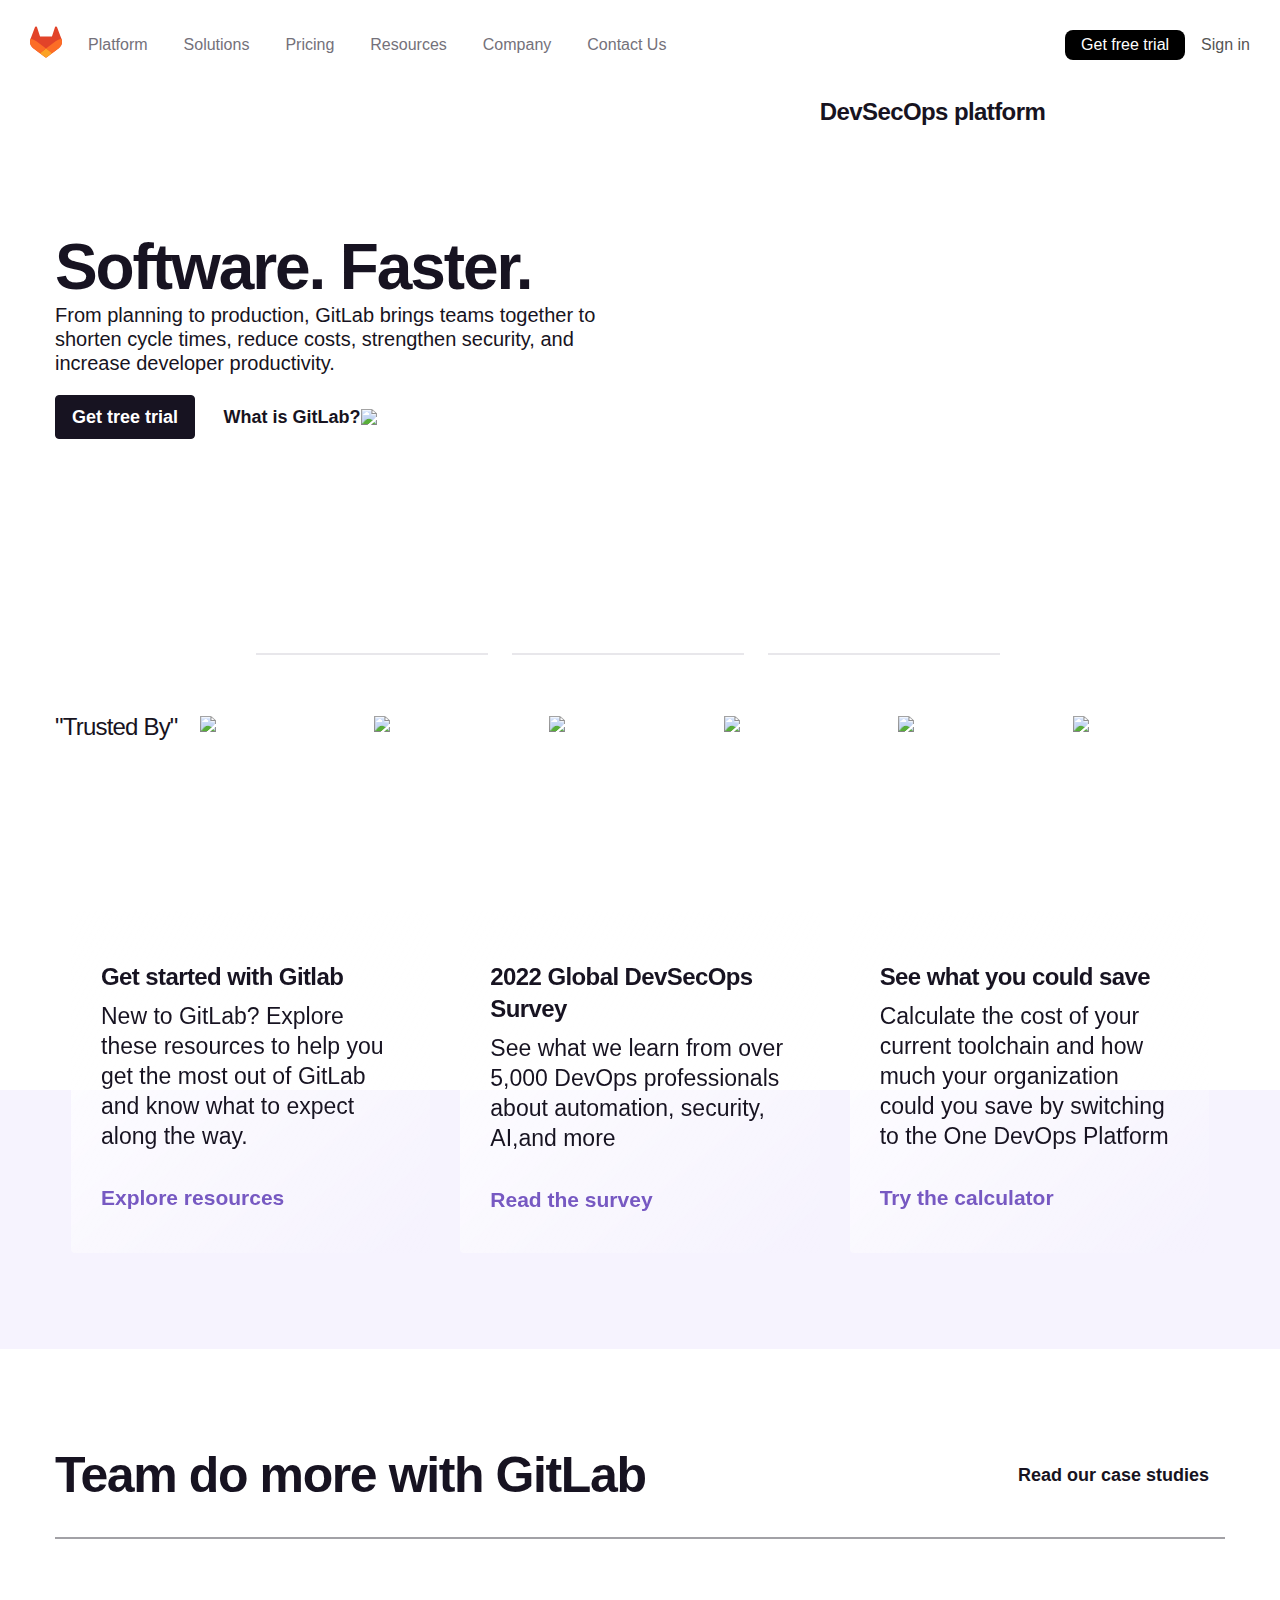
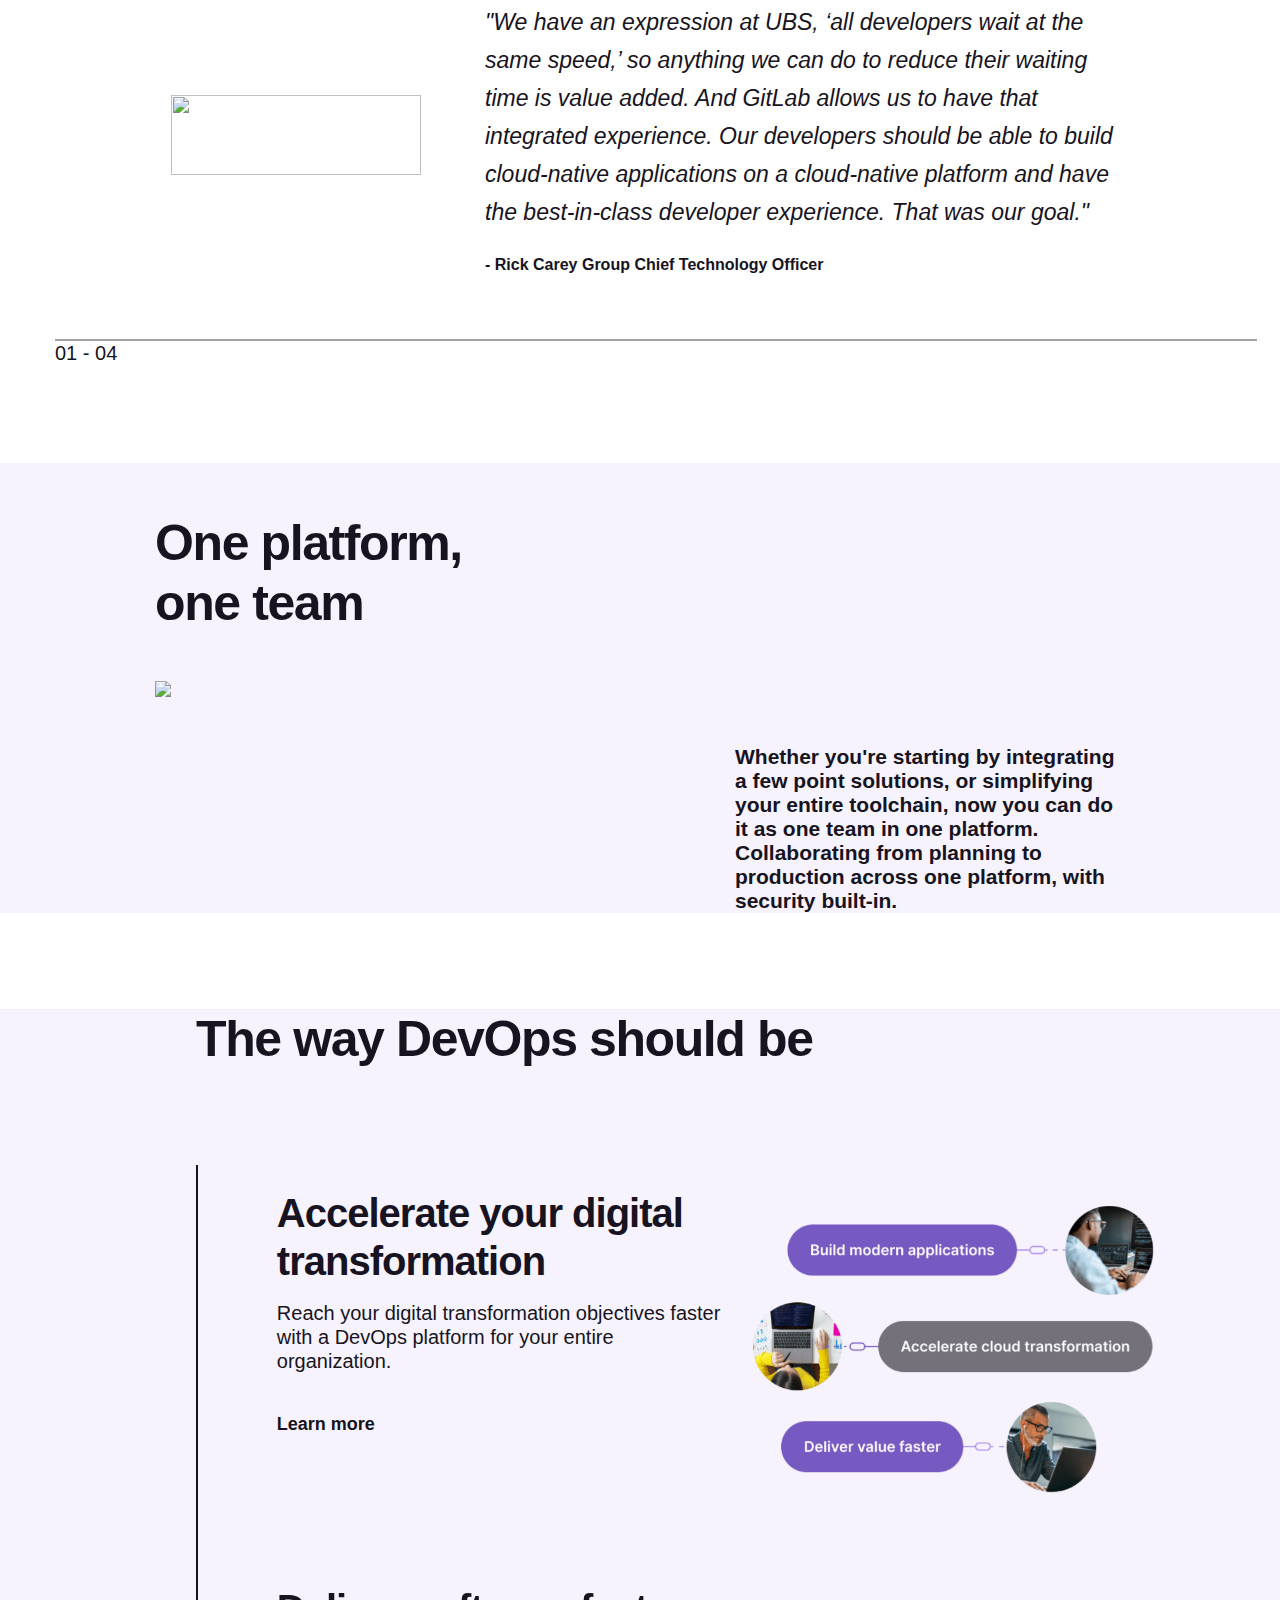
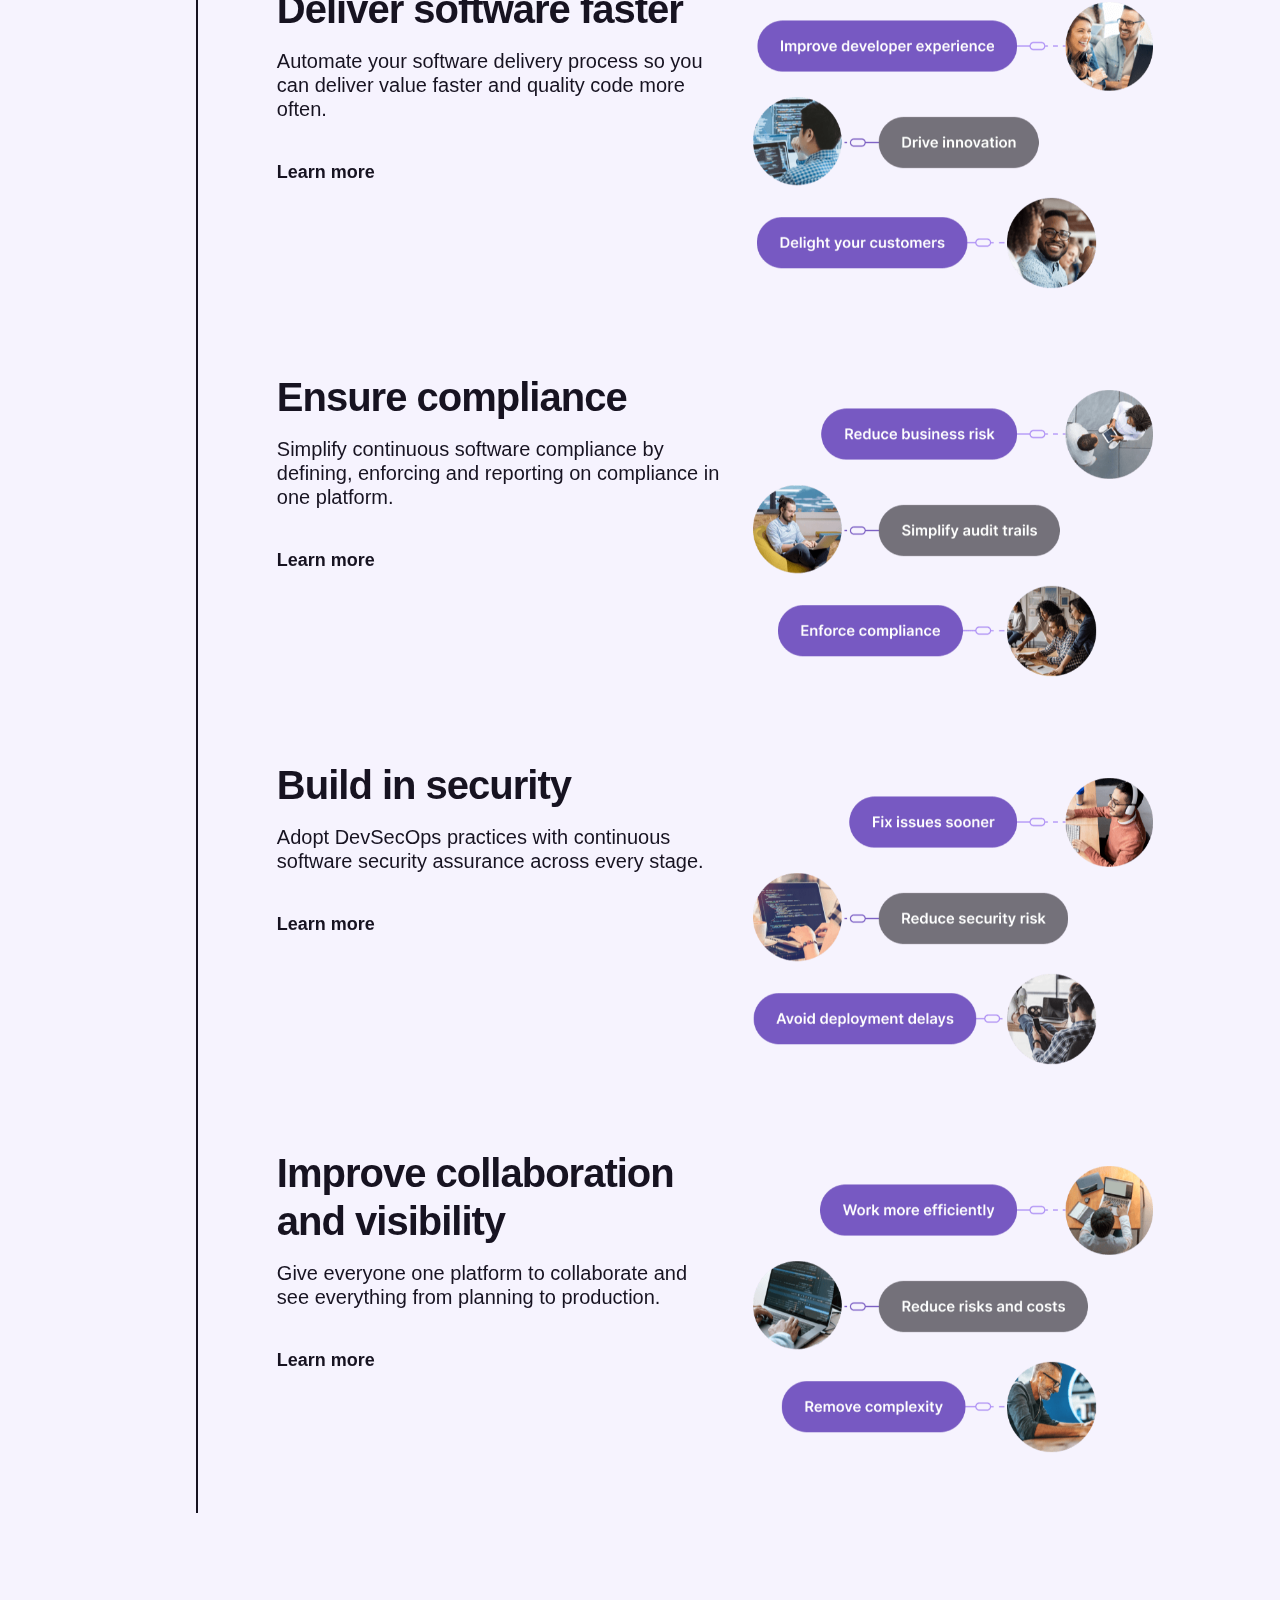
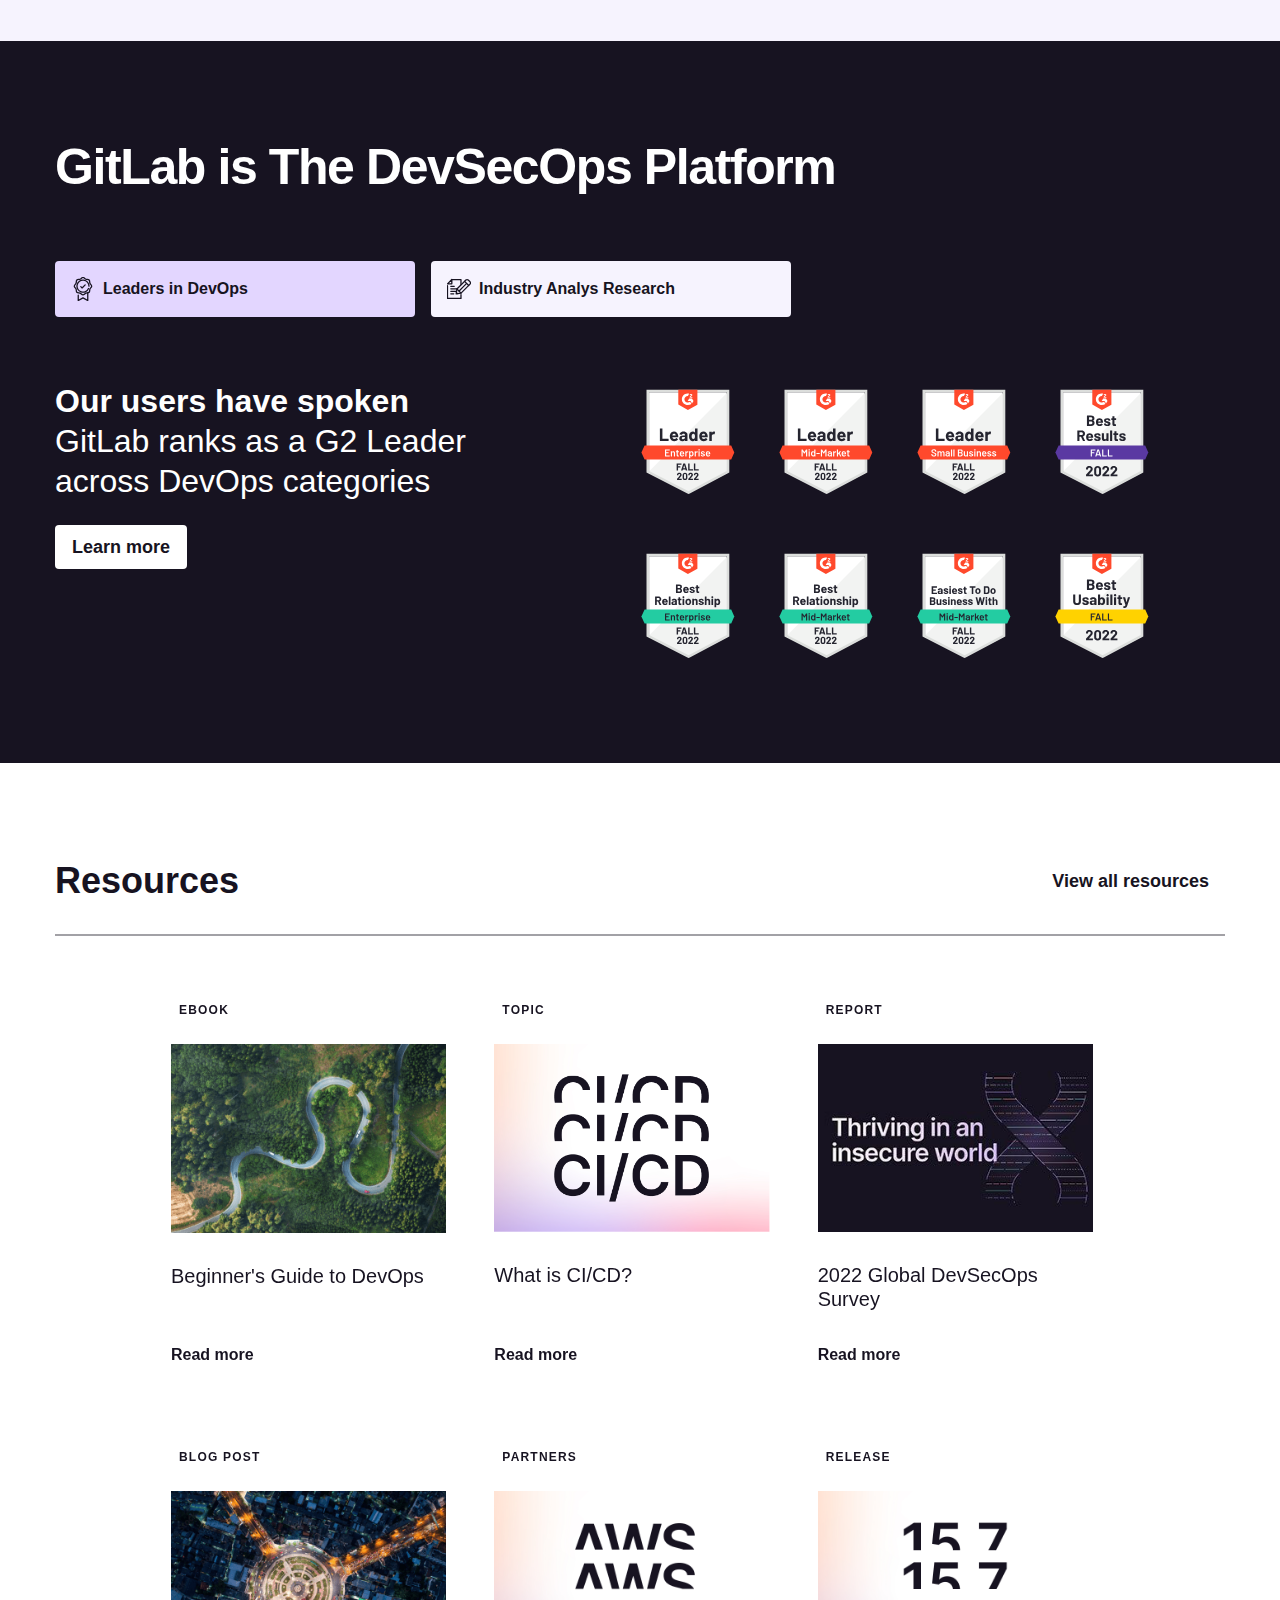
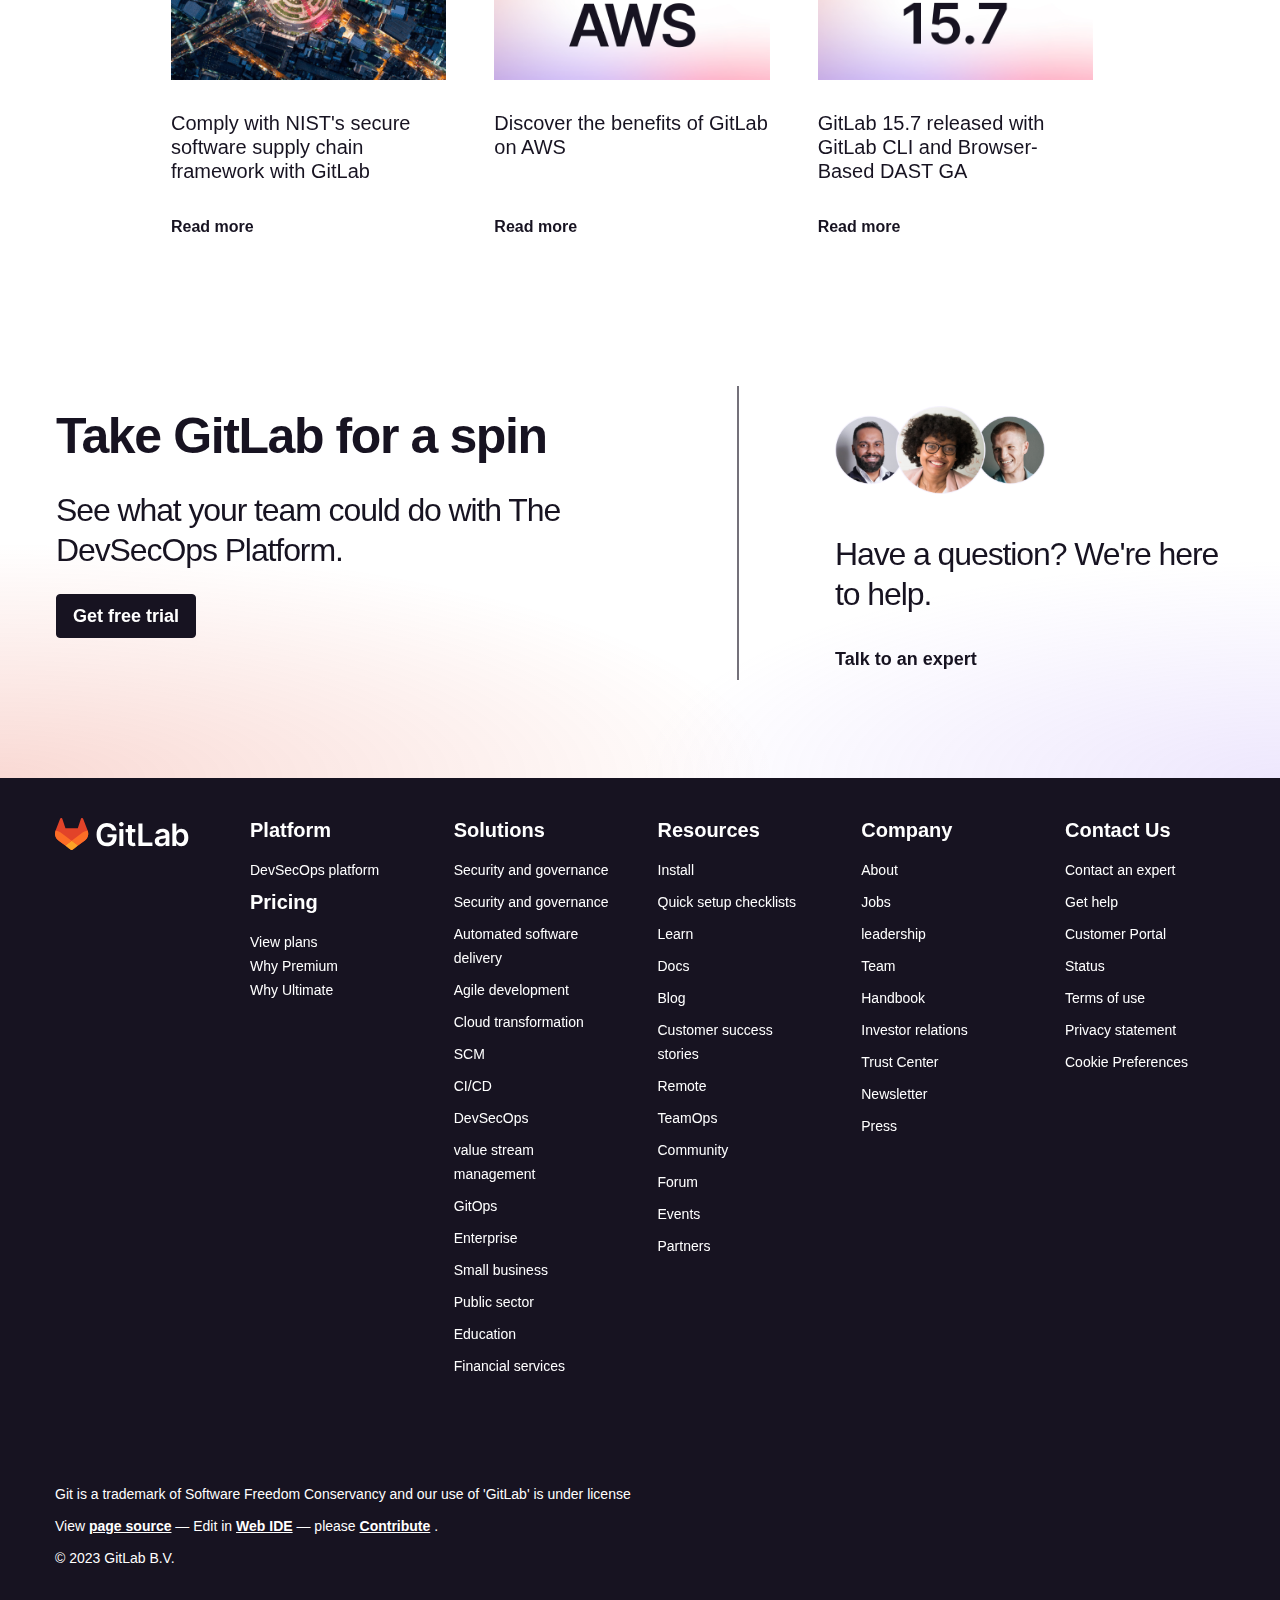
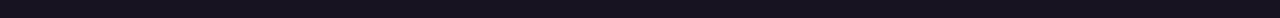
==== commit 0509e52f: "landing_Page" ====
--- a/landing_Page/index.html
+++ b/landing_Page/index.html
@@ -700,7 +700,257 @@
         </div>
       </div>
     </div>
+    <div class="slp-gradient-background">
+      <div class="container-1">
+        <div class="container-1 slp-my-96">
+          <div class="slp-row-1 w-100 prevent-overflow">
+            <div class="slp-col-lg-6 aos-init aos-animate">
+              <h2 class="slp-mb-16 slp-pr-72 slp-text-heading2-bold">Take GitLab for a spin</h2>
+              <p class="slp-mb-24 slp-text-heading4">
+                See what your team could do with The DevSecOps Platform.
+              </p>
+              <a href="#" class="slp-btn slp-btn-primary">Get free trial</a>
+            </div>
+            <div class="slp-mt-64-sm slp-col-lg-6 aos-init aos-animate">
+              <div class="slp-flex w-100">
+                <div class="vertical-line"></div>
+                <div class="right-column w-100">
+                  <img src="./img/i1.png" class="right-column_image slp-mb-16">
+                  <p class="slp-mb-24 slp-text-heading4">
+                    Have a question? We're here to help.
+                  </p>
+                  <a href="#" class="slp-btn slp-btn-tertiary" style="padding-left: 0">
+                    Talk to an expert
+                  </a>
+                </div>
+              </div>
+            </div>
+          </div>
+        </div>
+      </div>
+    </div>
   </div>
+  <footer class="footer">
+    <div class="container footer__container">
+      <div class="slp-row-1 footer__navigation">
+        <div class="logo slp-col-md-2">
+          <svg width="134" height="32" viewBox="0 0 134 32" fill="none" xmlns="http://www.w3.org/2000/svg" data-v-d44af2ea="" data-v-7737f7b0=""><path d="M57.26 12.62H61.4258C60.7308 8.1943 56.8949 5.1098 51.9034 5.1098C45.997 5.1098 41.5657 9.44842 41.5657 16.7181C41.5657 23.8531 45.7979 28.2809 52.0237 28.2809C57.6127 28.2809 61.6125 24.6906 61.6125 18.8761V16.1668H52.4552V19.359H57.6645C57.5982 22.5741 55.4489 24.6118 52.0631 24.6118C48.2832 24.6118 45.6941 21.7823 45.6941 16.6725C45.6941 11.596 48.3268 8.7768 51.976 8.7768C54.6813 8.7768 56.5318 10.2299 57.26 12.62Z" fill="white">
+
+          </path>
+          <path d="M64.3655 27.97H68.355V11.057H64.3655V27.97ZM66.3779 8.37879C67.6455 8.37879 68.6807 7.40867 68.6807 6.22088C68.6807 5.0331 67.6434 4.05054 66.3779 4.05054C65.1124 4.05054 64.0626 5.02066 64.0626 6.22088C64.0626 7.4211 65.0937 8.37879 66.3779 8.37879Z" fill="white"></path>
+          <path d="M80.3004 11.057H76.9582V7.00446H72.9729V11.057H70.5706V14.1436H72.9729V23.5484C72.9501 26.7304 75.2654 28.2933 78.2611 28.2063C79.0595 28.1924 79.8512 28.0582 80.6095 27.8083L79.9373 24.6989C79.5557 24.7974 79.1635 24.8496 78.7693 24.8544C77.7673 24.8544 76.9624 24.502 76.9624 22.8934V14.1436H80.3004V11.057Z" fill="white"></path>
+          <path d="M83.3895 27.9699H97.42V24.5455H87.4765V5.41864H83.3895V27.9699Z" fill="white"></path>
+          <path d="M105.474 28.312C108.129 28.312 109.716 27.0682 110.442 25.6462H110.567V27.97H114.403V16.6498C114.403 12.1805 110.756 10.8456 107.525 10.8456C103.965 10.8456 101.233 12.4314 100.351 15.5138L104.086 16.0424C104.484 14.8857 105.606 13.8948 107.559 13.8948C109.409 13.8948 110.424 14.8422 110.424 16.5047V16.571C110.424 17.7152 109.222 17.7712 106.235 18.0904C102.951 18.4428 99.8037 19.4233 99.8037 23.2333C99.8079 26.55 102.243 28.312 105.474 28.312ZM106.785 25.383C105.125 25.383 103.93 24.6222 103.93 23.1587C103.93 21.6268 105.264 20.9884 107.042 20.7355C108.09 20.5924 110.183 20.3209 110.702 19.9063V21.8984C110.708 23.7868 109.187 25.383 106.785 25.383Z" fill="white"></path>
+          <path d="M117.353 27.9699H121.276V25.3062H121.508C122.131 26.55 123.448 28.2684 126.357 28.2684C130.346 28.2684 133.333 25.1072 133.333 19.5352C133.333 13.8969 130.259 10.829 126.346 10.829C123.359 10.829 122.114 12.622 121.508 13.8451H121.342V5.41864H117.353V27.9699ZM121.265 19.5145C121.265 16.2331 122.676 14.1062 125.245 14.1062C127.9 14.1062 129.267 16.3637 129.267 19.5145C129.267 22.6653 127.877 24.9974 125.245 24.9974C122.697 24.9974 121.265 22.7959 121.265 19.5145Z" fill="white"></path>
+          <path d="M32.6927 12.6656L32.647 12.5474L28.1203 0.748383C28.0297 0.516137 27.8668 0.319172 27.6555 0.186622C27.4445 0.0517062 27.1961 -0.0128847 26.946 0.00213248C26.6957 0.0142693 26.4558 0.105532 26.2608 0.262756C26.0658 0.41998 25.9258 0.635038 25.861 0.876905L22.8114 10.2154H10.4468L7.38467 0.876905C7.31922 0.63649 7.17901 0.423073 6.98427 0.267466C6.78824 0.112294 6.54882 0.0217724 6.29909 0.00840475C6.04936 -0.00496289 5.80164 0.059483 5.59014 0.192841C5.37948 0.326054 5.21672 0.522805 5.12543 0.754603L0.600739 12.5474L0.555098 12.6656C-0.096379 14.3666 -0.176704 16.2332 0.326232 17.9838C0.829169 19.7344 1.8881 21.2742 3.34335 22.371L3.35788 22.3814L3.39937 22.4125L10.2933 27.5699L13.7039 30.1486L15.7785 31.7157C16.0217 31.9002 16.3186 32 16.6239 32C16.9292 32 17.2261 31.9002 17.4693 31.7157L19.5439 30.1486L22.9545 27.5699L29.8878 22.3876L29.9065 22.3752C31.362 21.2776 32.4209 19.737 32.9234 17.9856C33.426 16.2342 33.345 14.367 32.6927 12.6656Z" fill="#E24329"></path>
+          <path d="M32.6926 12.6656L32.647 12.5474C30.4419 12.9998 28.3641 13.9334 26.5622 15.2816L16.6228 22.7897L22.9545 27.5699L29.8878 22.3876L29.9064 22.3751C31.3619 21.2776 32.4208 19.737 32.9234 17.9856C33.426 16.2342 33.345 14.367 32.6926 12.6656Z" fill="#FC6D26"></path>
+          <path d="M10.2932 27.5699L13.7038 30.1486L15.7784 31.7157C16.0216 31.9002 16.3185 32 16.6238 32C16.9291 32 17.2261 31.9002 17.4692 31.7157L19.5438 30.1486L22.9545 27.5699L16.6228 22.7897L10.2932 27.5699Z" fill="#FCA326"></path>
+          <path d="M6.68345 15.2816C4.88252 13.9331 2.80532 12.9994 0.600739 12.5474L0.555098 12.6656C-0.096379 14.3666 -0.176704 16.2332 0.326232 17.9838C0.829169 19.7344 1.8881 21.2742 3.34335 22.371L3.35788 22.3814L3.39937 22.4124L10.2933 27.5699L16.6228 22.7897L6.68345 15.2816Z" fill="#FC6D26"></path>
+        </svg>
+        </div>
+        <div class="content slp-col-md-10">
+          <div class="column column__nested">
+            <div>
+              <h3 class="column__heading slp-text-body4-bold">Platform</h3>
+              <ul class="links">
+                <li class="links__item">
+                  <a href="#" class="link"> DevSecOps platform </a>
+                </li>
+              </ul>
+            </div>
+            <div class="column-wrapper">
+              <div class="column">
+                <h3 class="column__heading slp-text-body4-bold"> Pricing </h3>
+                <ul class="links">
+                  <li class="links_item">
+                    <a href="#" class="link">View plans</a>
+                  </li>
+                  <li class="links_item">
+                    <a href="#" class="link">Why Premium</a>
+                  </li>
+                  <li class="links_item">
+                    <a href="#" class="link">Why Ultimate</a>
+                  </li>
+                </ul>
+              </div>
+            </div>
+          </div>
+          <div class="column column__nested">
+            <div class="divided">
+              <h3 class="column__heading slp-text-body4-bold">Solutions</h3>
+              <ul class="links links__divided">
+                <li class="links__item">
+                  <a href="#" class="link"> Security and governance </a>
+                </li>
+                <li class="links__item">
+                  <a href="#" class="link"> Security and governance </a>
+                </li>
+                <li class="links__item">
+                  <a href="#" class="link"> Automated software delivery </a>
+                </li>
+                <li class="links__item">
+                  <a href="#" class="link"> Agile development </a>
+                </li>
+                <li class="links__item">
+                  <a href="#" class="link"> Cloud transformation </a>
+                </li>
+                <li class="links__item">
+                  <a href="#" class="link"> SCM </a>
+                </li>
+                <li class="links__item">
+                  <a href="#" class="link">CI/CD</a>
+                </li>
+                <li class="links__item">
+                  <a href="#" class="link">DevSecOps</a>
+                </li>
+                <li class="links__item">
+                  <a href="#" class="link">value stream management</a>
+                </li>
+                <li class="links__item">
+                  <a href="#" class="link">GitOps</a>
+                </li>
+                <li class="links__item">
+                  <a href="#" class="link">Enterprise</a>
+                </li>
+                <li class="links__item">
+                  <a href="#" class="link">Small business</a>
+                </li>
+                <li class="links__item">
+                  <a href="#" class="link">Public sector</a>
+                </li>
+                <li class="links__item">
+                  <a href="#" class="link">Education</a>
+                </li>
+                <li class="links__item">
+                  <a href="#" class="link">Financial services</a>
+                </li>
+              </ul>
+            </div>
+          </div>
+          <div class="column column__nested">
+            <div class="divided">
+              <h3 class="column__heading slp-text-body4-bold">Resources</h3>
+              <ul class="links links__divided">
+                <li class="links__item">
+                  <a href="#" class="link">Install</a>
+                </li>
+                <li class="links__item">
+                  <a href="#" class="link">Quick setup checklists</a>
+                </li>
+                <li class="links__item">
+                  <a href="#" class="link">Learn</a>
+                </li>
+                <li class="links__item">
+                  <a href="#" class="link">Docs</a>
+                </li>
+                <li class="links__item">
+                  <a href="#" class="link">Blog</a>
+                </li>
+                <li class="links__item">
+                  <a href="#" class="link">Customer success stories</a>
+                </li>
+                <li class="links__item">
+                  <a href="#" class="link">Remote</a>
+                </li>
+                <li class="links__item">
+                  <a href="#" class="link">TeamOps</a>
+                </li>
+                <li class="links__item">
+                  <a href="#" class="link">Community</a>
+                </li>
+                <li class="links__item">
+                  <a href="#" class="link">Forum</a>
+                </li>
+                <li class="links__item">
+                  <a href="#" class="link">Events</a>
+                </li>
+                <li class="links__item">
+                  <a href="#" class="link">Partners</a>
+                </li>
+              </ul>
+            </div>
+          </div>
+          <div class="column">
+            <div>
+              <h3 class="column__heading slp-text-body4-bold">Company</h3>
+              <ul class="links">
+                <li class="links__item">
+                  <a href="#" class="link">About</a>
+                </li>
+                <li class="links__item">
+                  <a href="#" class="link">Jobs</a>
+                </li>
+                <li class="links__item">
+                  <a href="#" class="link">leadership</a>
+                </li>
+                <li class="links__item">
+                  <a href="#" class="link">Team</a>
+                </li>
+                <li class="links__item">
+                  <a href="#" class="link">Handbook</a>
+                </li>
+                <li class="links__item">
+                  <a href="#" class="link">Investor relations</a>
+                </li>
+                <li class="links__item">
+                  <a href="#" class="link">Trust Center</a>
+                </li>
+                <li class="links__item">
+                  <a href="#" class="link">Newsletter</a>
+                </li>
+                <li class="links__item">
+                  <a href="#" class="link">Press</a>
+                </li>
+              </ul>
+            </div>
+          </div>
+          <div class="column">
+            <div>
+              <h3 class="column__heading slp-text-body4-bold">Contact Us</h3>
+              <ul class="links">
+                <li class="links__item">
+                  <a href="#" class="link">Contact an expert</a>
+                </li>
+                <li class="links__item">
+                  <a href="#" class="link">Get help</a>
+                </li>
+                <li class="links__item">
+                  <a href="#" class="link">Customer Portal</a>
+                </li>
+                <li class="links__item">
+                  <a href="#" class="link">Status</a>
+                </li>
+                <li class="links__item">
+                  <a href="#" class="link">Terms of use</a>
+                </li>
+                <li class="links__item">
+                  <a href="#" class="link">Privacy statement</a>
+                </li>
+                <li class="links__item">
+                  <a href="#" class="link">Cookie Preferences</a>
+                </li>
+              </ul>
+            </div>
+          </div>
+        </div>
+      </div>
+      <div class="footer__cta">
+        <div class="source">
+          <p class="slp-text-body1"> Git is a trademark of Software Freedom Conservancy and our use of 'GitLab' is under license </p>
+          <p>View
+            <button>page source</button>
+            — Edit in 
+            <button>Web IDE</button>
+            — please 
+            <a href="#">Contribute</a>
+            .
+          </p>
+          <p>© 2023 GitLab B.V.</p>
+        </div>
+      </div>
+
+    </div>
+  </footer>
 
 
 
--- a/landing_Page/style.css
+++ b/landing_Page/style.css
@@ -374,6 +374,7 @@
 
 .slp-mb-24 {
   margin-top: 24px;
+  margin-bottom: 24px;
 }
 
 .slp-btn-primary {
@@ -381,6 +382,12 @@
   color: #fff;
   border: 1px solid #171321;
 }
+.slp-btn-primary:hover{
+    background-color: #fff;
+    color: #171321;
+    border: 1px solid #171321;
+}
+
 
 .slp-btn {
   box-sizing: border-box;
@@ -413,6 +420,7 @@
   transition: all 0.2s ease-in-out;
 }
 
+
 button {
   background-color: transparent;
   background-image: none;
@@ -775,6 +783,7 @@
   float: right;
 }
 
+
 .slp-row {
   display: flex;
   flex-wrap: wrap;
@@ -943,6 +952,7 @@
   background: #fff;
   color: #171321;
   border: 1px solid transparent;
+  text-decoration: none;
 }
 
 .badges .cta.desktop {
@@ -953,6 +963,7 @@
   background: #171321;
   color: #fff;
   border: 1px solid white;
+  text-decoration: none;
 }
 
 .badges .badge-cards {
@@ -1047,6 +1058,142 @@
   padding-right: 16px;
   border: 1px solid transparent;
 }
+
+.slp-gradient-background{
+  background: radial-gradient(50.08% 44.51% at 100% 100%,
+  rgba(169,137,245,.2) 0,rgba(119,89,194,0) 100%),
+  radial-gradient(60.76% 48.01% at 0 100%,rgba(226,67,41,.2) 0,
+  rgba(226,67,41,0) 100%),#fff;
+}
+.slp-my-96 {
+    margin-top: 96px;
+    margin-bottom: 96px;
+}
+.w-100 {
+  width: 100%;
+  overflow-x: hidden;
+}
+
+ .slp-text-heading4 {
+  font-size: 32px;
+  line-height: 40px;
+  font-weight: 400;
+  letter-spacing: -1.1px;
+}
+
+.right-column {
+    display: flex;
+    flex-direction: column;
+}
+.right-column_image {
+    max-width: 210px;
+}
+/* .slp-row-1 a:hover{
+  background:  white;
+  color: black;
+} */
+.slp-btn-tertiary span:hover {
+    /* -webkit-text-decoration-color: #171321; */
+    text-decoration: underline
+}
+.slp-btn-tertiary:hover {
+  text-decoration-color: #171321;
+}
+
+
+.resources-block__wrapper:hover {
+    background: #eee7fd;
+    border-radius: 0 0 100px 0;
+}
+
+.footer {
+  background-color: #171321;
+  color: #fff;
+  padding: 40px 16px;
+}
+
+.footer__navigation{
+  display: flex;
+  justify-content: space-between;
+  align-items: flex-start;
+  flex-wrap: wrap;
+  flex-direction: column;
+}
+.footer .logo {
+  margin: 0 auto 0 0;
+}
+
+.footer .content {
+  display: flex;
+  margin-top: 48px;
+  justify-content: space-between;
+  flex-wrap: wrap;
+  grid-gap: 30px;
+  gap: 30px;
+}
+
+.footer .column {
+  max-width: 150px;
+  width: 100%;
+  flex: 1 0 auto;
+  min-width: 2rem;
+}
+
+.footer .column__heading{
+  margin-bottom: 16px;
+}
+ 
+.slp-text-body4-bold{
+  font-size: 20px;
+  line-height: 24px;
+  font-weight: 600;
+}
+ol, ul {
+  list-style: none;
+  padding: 0;
+}
+.footer .links__item {
+  margin-bottom: 8px;
+}
+
+.footer .link {
+  font-size: 14px;
+  line-height: 20px;
+  color: #fff;
+}
+
+blockquote, dd, dl, figure, h1, h2, h3, h4, h5, h6, hr, li, ol, p, pre, ul{
+  margin: 0;
+}
+
+.footer .footer__cta{
+  display: flex;
+  justify-content: space-between;
+  flex-wrap: wrap;
+  align-items: flex-start;
+  padding-top: 96px;
+}
+
+.footer .source p {
+  margin-bottom: 8px;
+  font-size: 14px;
+}
+.footer .source button {
+  color: #fff;
+  text-decoration: underline;
+  border: none;
+  padding: 0;
+  cursor: pointer;
+  font-weight: 600;
+  font-size: 14px;
+}
+
+.footer .source a {
+  font-weight: 600;
+  color: #fff;
+  text-decoration: underline;
+}
+
 @keyframes load{
   0%{
     width: 0;
@@ -1126,6 +1273,12 @@
     flex-wrap: nowrap;
   }
 }
+@media (min-width: 1025px){
+.featured-content {
+    grid-template-columns: 1fr 1fr 1fr;
+    padding: 80px 16px 96px;
+}
+}
 
 @media (min-width: 768px) {
   .slp-col-md-3 {
@@ -1203,4 +1356,76 @@
   .resources-block {
     margin: 16px 16px 16px 0;
   }
+}
+
+@media (min-width: 1025px){
+.slp-col-lg-6{
+    position: relative;
+    width: 100%;
+    min-height: 1px;
+    flex: 0 0 50%;
+    max-width: 50%;
+}
+}
+
+@media (min-width: 1025px){
+.vertical-line {
+    display: block;
+    border-left: 2px solid #74717a;
+    margin-right: 96px;
+    margin-left: 96px;
+}
+}
+@media (min-width: 1025px){
+.right-column .slp-btn{
+    width: -moz-fit-content;
+    width: fit-content;
+}
+}
+@media (min-width: 1220px){
+.footer__navigation {
+    flex-direction: row;
+}
+}
+@media (min-width: 768px){
+.slp-col-md-10 {
+    position: relative;
+    width: 100%;
+    min-height: 1px;
+    flex: 0 0 83.3333333333%;
+    max-width: 83.3333333333%;
+}
+}
+
+@media (min-width: 1220px){
+.footer .content{
+    margin-top: 0;
+}}
+
+@media (min-width: 1220px){
+.footer__navigation {
+    flex-direction: row;
+}
+}
+
+@media (min-width: 768px){
+.slp-col-md-2 {
+    position: relative;
+    width: 100%;
+    min-height: 1px;
+    flex: 0 0 16.6666666667%;
+    max-width: 16.6666666667%;
+}
+}
+
+@media (min-width: 768px){
+.footer .column {
+    max-width: 160px;
+}
+}
+
+@media (min-width: 829px){
+.footer .footer__cta {
+    align-items: center;
+}
 }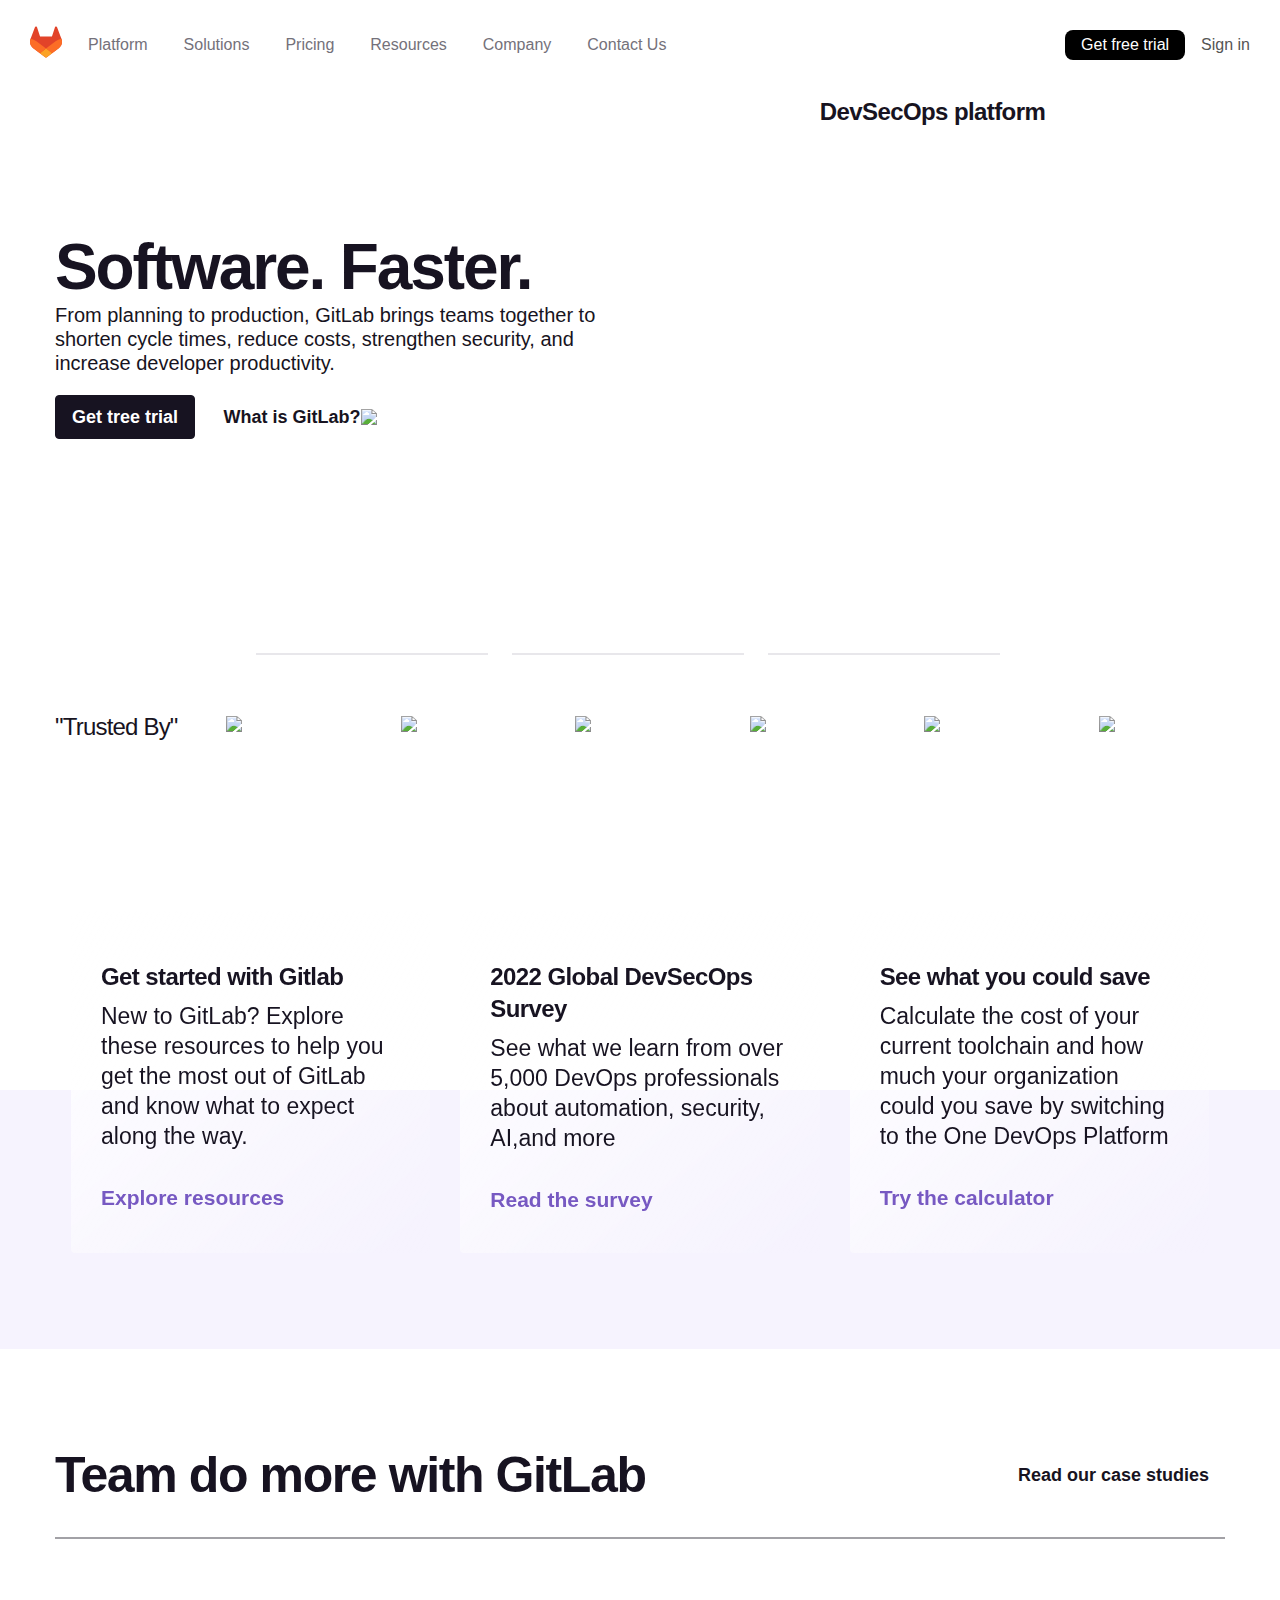
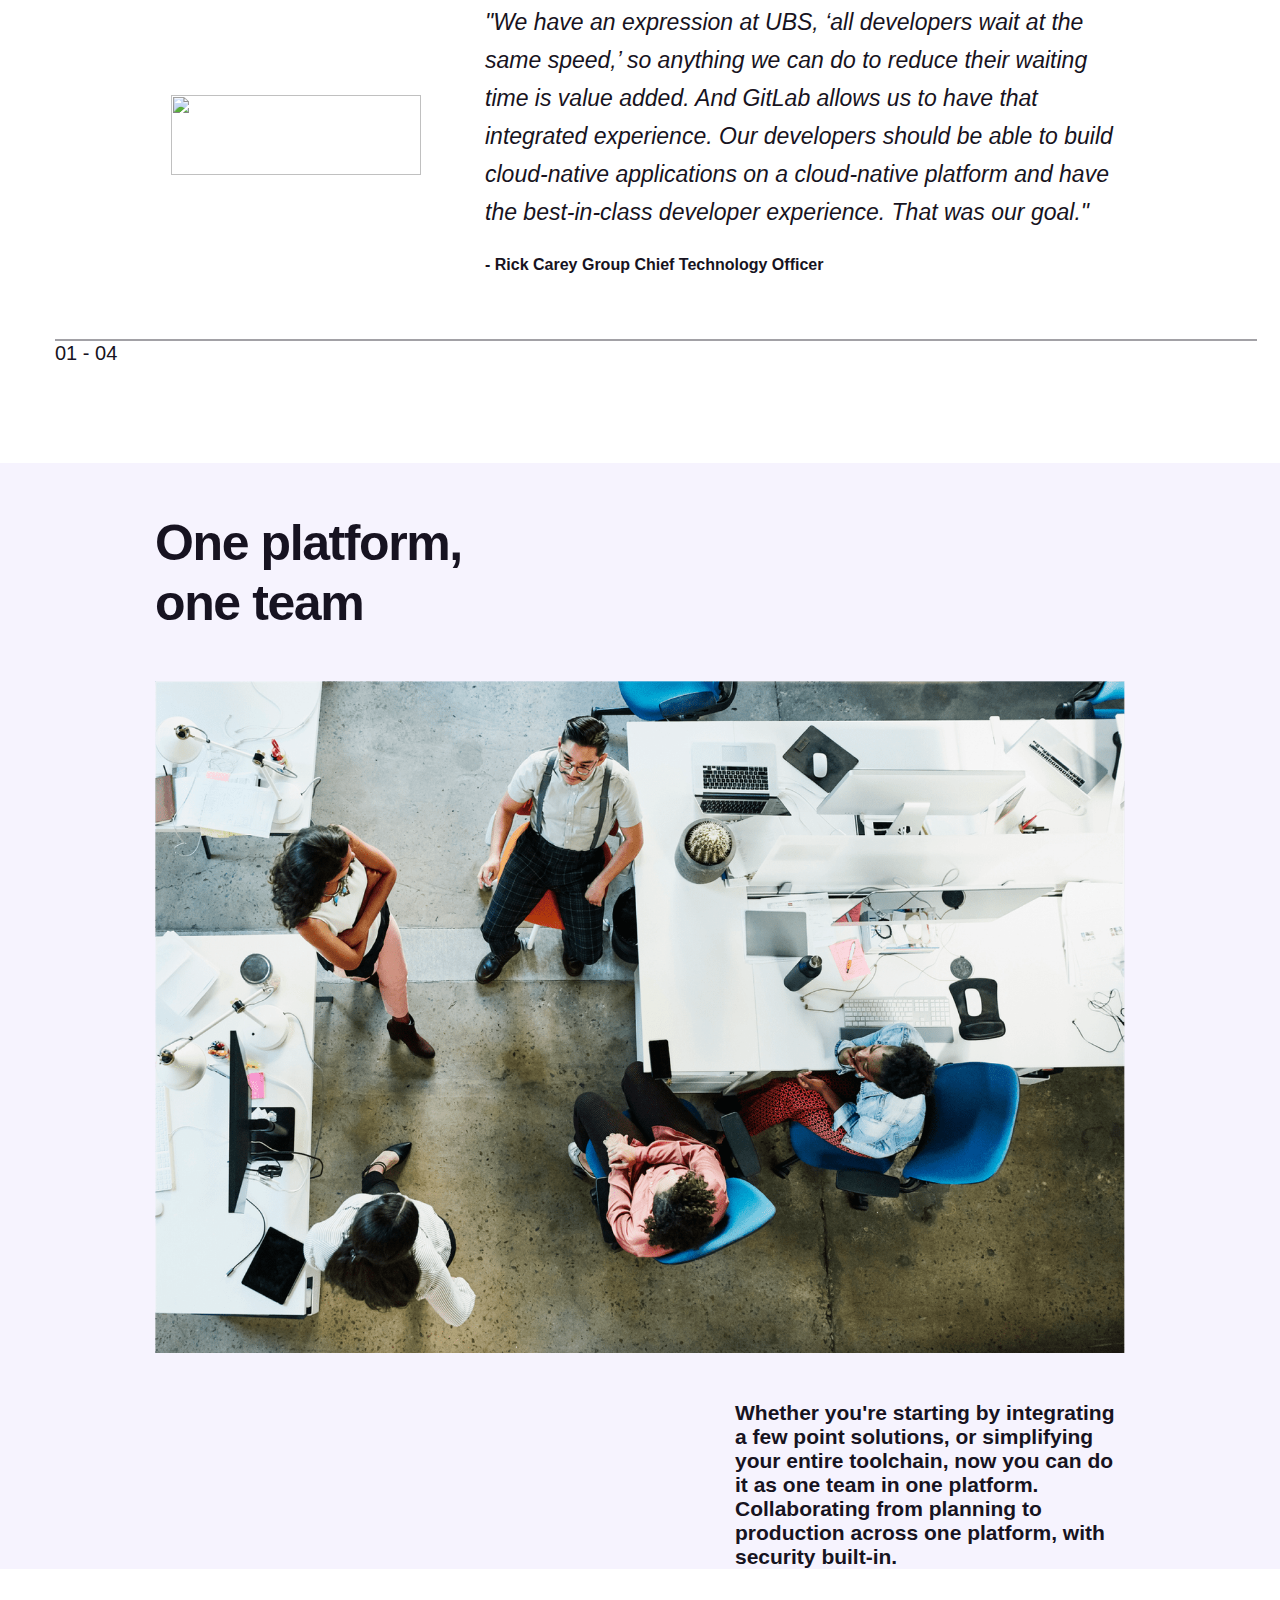
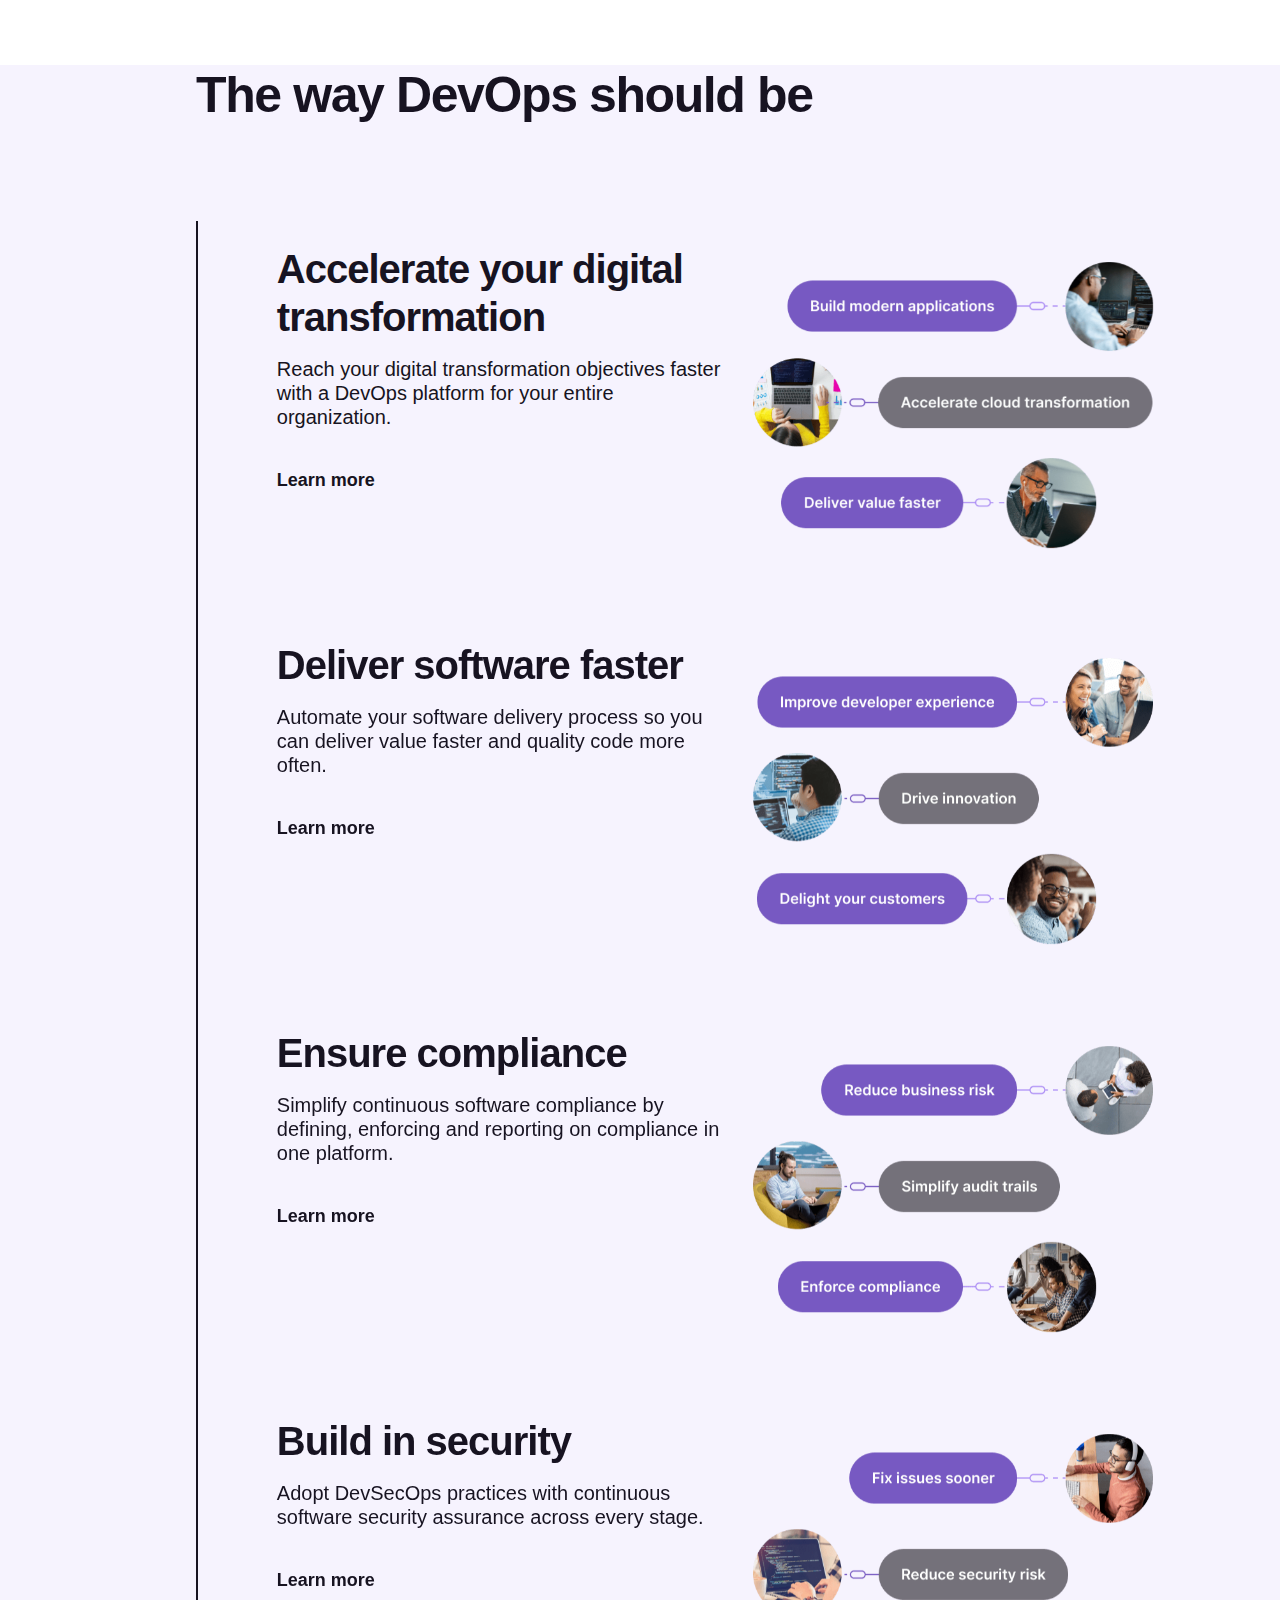
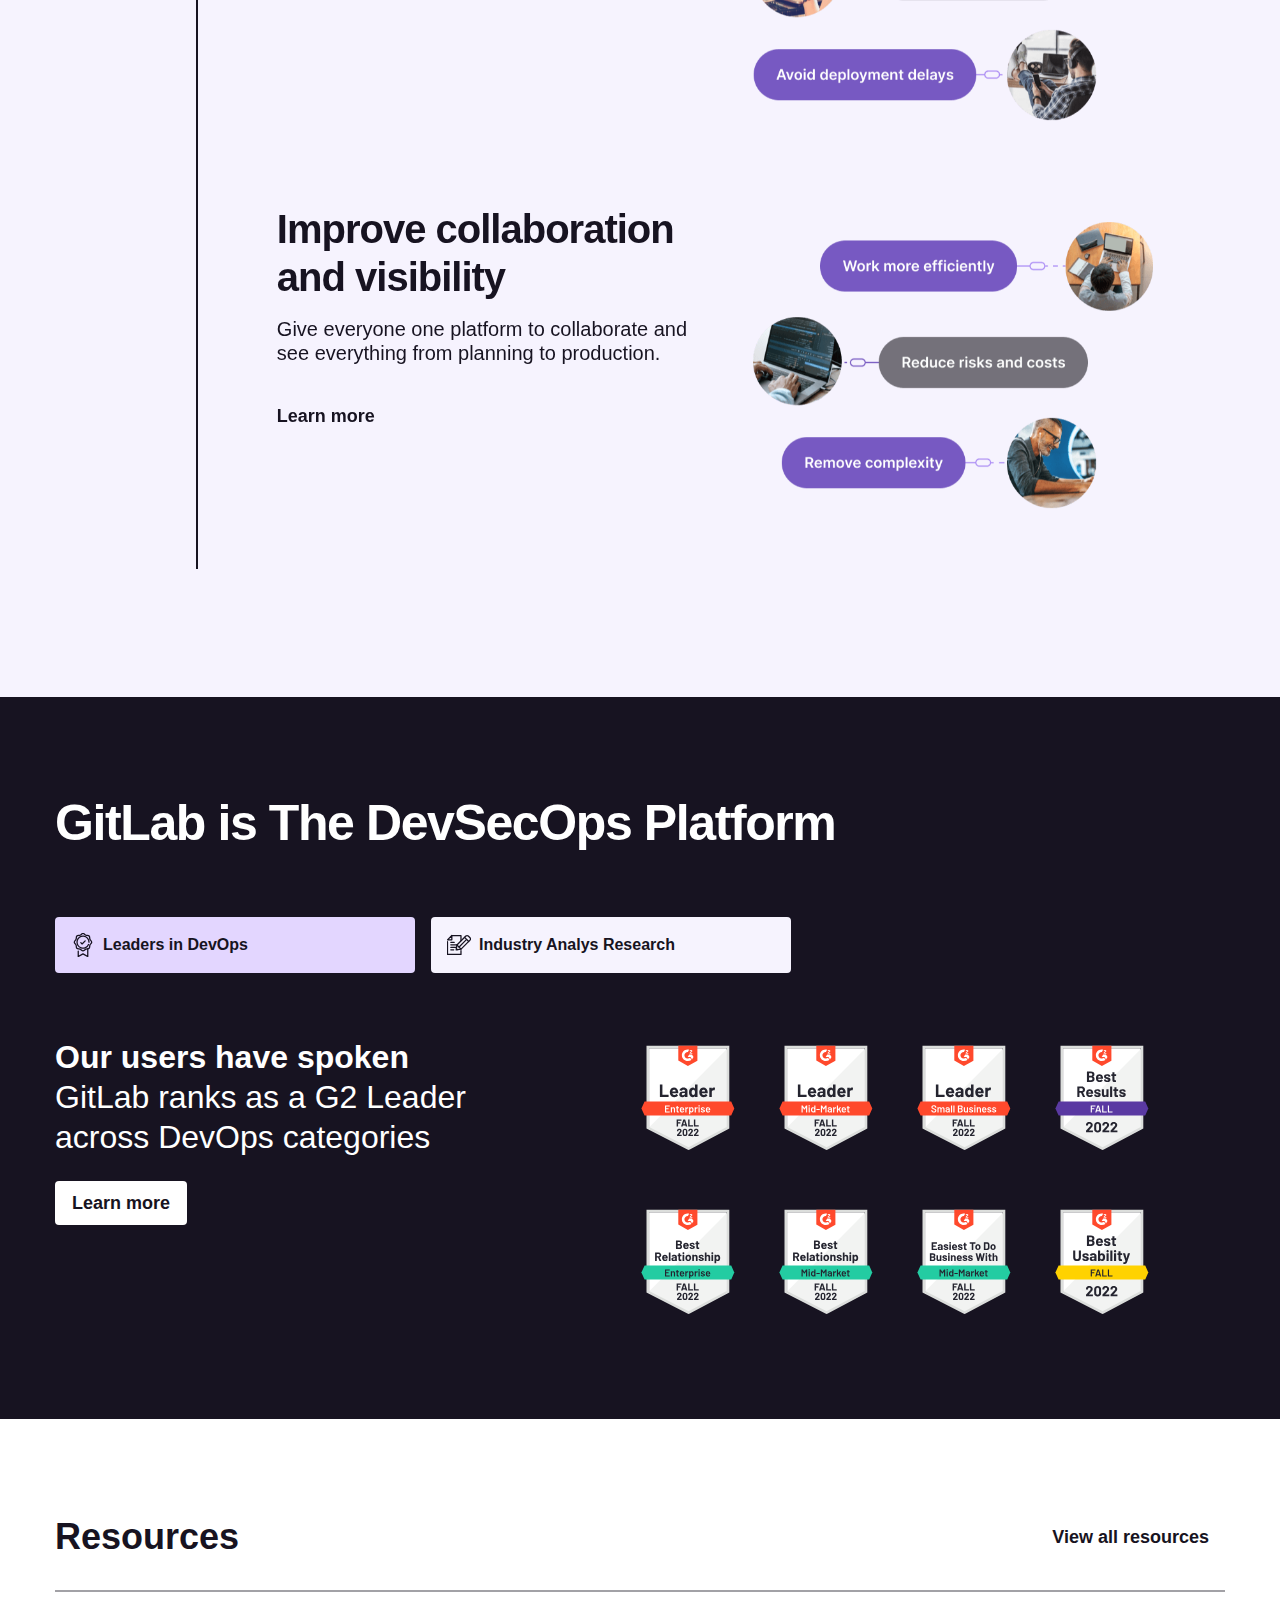
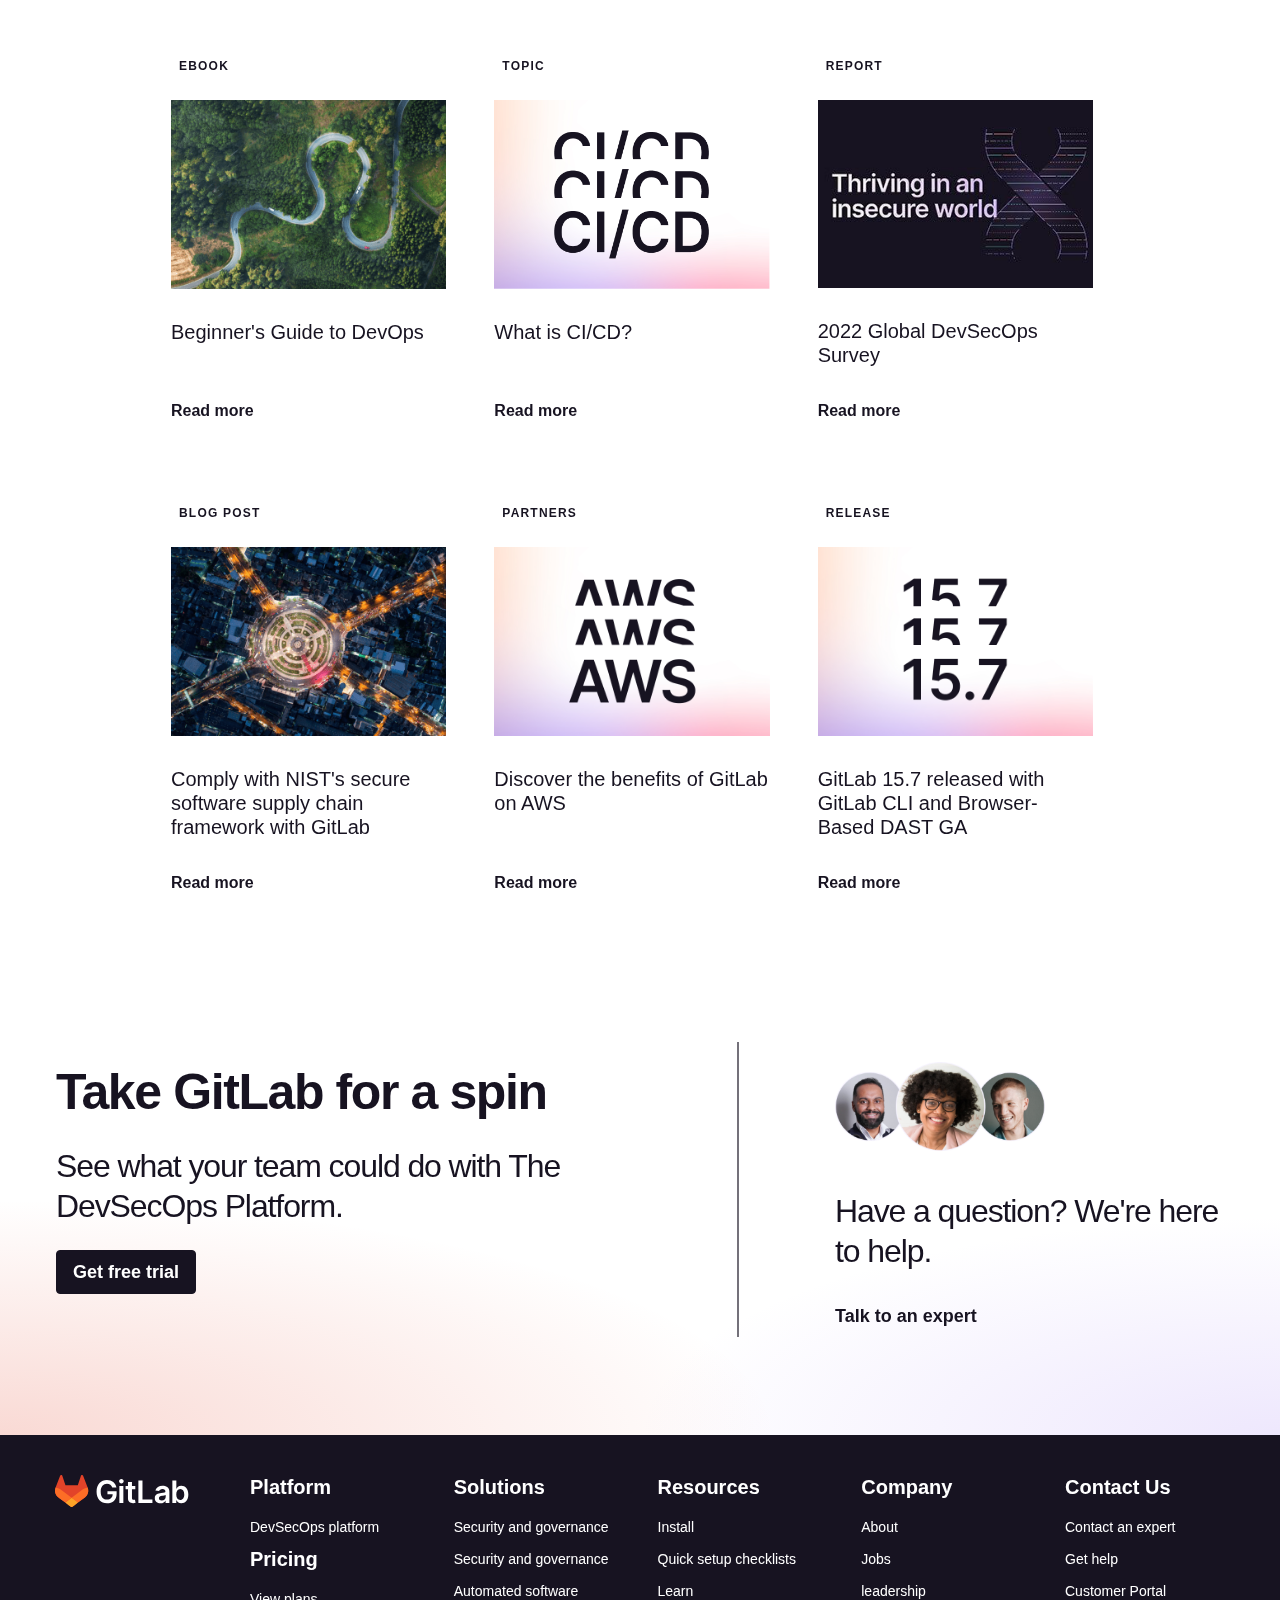
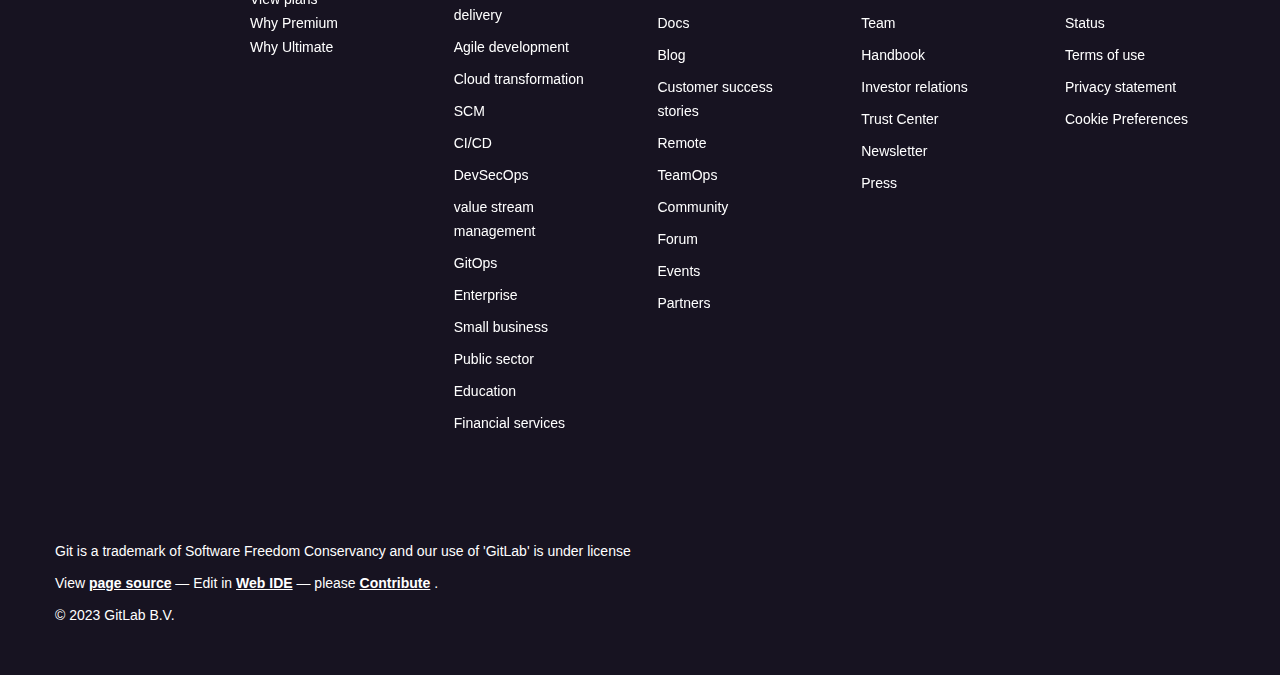
==== commit 1789bb59: "landing_Page" ====
--- a/landing_Page/index.html
+++ b/landing_Page/index.html
@@ -118,36 +118,38 @@
                 <div class="nav-dropdown__left-side__container">
                   <div class="nav-dropdown-categories">
                     <div class="nav-dropdown-cate-list">
-                      <div class="nav-dropdown-list-title">By use case</div>
-                      <div class="nav-dropdown-item">Digital transformation </div>
-                      <div class="nav-dropdown-item">Security and governance </div>
-                      <div class="nav-dropdown-item">Automated software delivery </div>
-                      <div class="nav-dropdown-item">Agile development </div>
-                      <div class="nav-dropdown-item">Cloud transformation </div>
+                      <div class="nav-dropdown-list-title">Get start</div>
+                      <div class="nav-dropdown-item">Install </div>
+                      <div class="nav-dropdown-item">Quick setup checklists </div>
+                      <div class="nav-dropdown-item">Learn </div>
+                      <div class="nav-dropdown-item">Docs </div>
+                      
                     </div>
                   </div>
                   <div class="nav-dropdown-categories">
                     <div class="nav-dropdown-cate-list">
-                      <div class="nav-dropdown-list-title">By use case</div>
-                      <div class="nav-dropdown-item">Digital transformation </div>
-                      <div class="nav-dropdown-item">Security and governance </div>
-                      <div class="nav-dropdown-item">Automated software delivery </div>
-                      <div class="nav-dropdown-item">Agile development </div>
-                      <div class="nav-dropdown-item">Cloud transformation </div>
+                      <div class="nav-dropdown-list-title">Discover</div>
+                      <div class="nav-dropdown-item">Blog</div>
+                      <div class="nav-dropdown-item">Customer success stories </div>
+                      <div class="nav-dropdown-item">Remote </div>
+                      <div class="nav-dropdown-item">TeamOps </div>
+                      
                     </div>
                   </div>
                   <div class="nav-dropdown-categories ">
                     <div class="nav-dropdown-cate-list margin-bottom-nav-list">
-                      <div class="nav-dropdown-list-title">By company size</div>
-                      <div class="nav-dropdown-item">Enterprise</div>
-                      <div class="nav-dropdown-item">Small business </div>
-                    </div>
-                    <div class="nav-dropdown-cate-list ">
-                      <div class="nav-dropdown-list-title">By industry</div>
+                      <div class="nav-dropdown-list-title">Connect</div>
+                      <div class="nav-dropdown-item">Community</div>
+                      <div class="nav-dropdown-item">Forum </div>
+                      <div class="nav-dropdown-item">Event</div>
+                      <div class="nav-dropdown-item">Partners </div>
+                    </div>
+                    <!-- <div class="nav-dropdown-cate-list ">
+                      <div class="nav-dropdown-list-title"></div>
                       <div class="nav-dropdown-item">Public sector</div>
                       <div class="nav-dropdown-item">Education</div>
                       <div class="nav-dropdown-item">Financial services</div>
-                    </div>
+                    </div> -->
                   </div>
                 </div>
                 <div class="nav-dropdown__left-side__bottom">
@@ -232,31 +234,35 @@
                 shorten cycle times, reduce costs, strengthen security, and
                 increase developer productivity.
               </h2>
-              <div class="slp-mb-16 slp-mt-s24">
+              <div class="slp-mb-16 slp-mt-24">
                 <a href="#" class="slp-btn slp-mr-8 slp-btn-primary">Get tree trial</a>
                 <button type="button" class="slp-btn slp-btn-tertiary">
                   What is GitLab?
-                  <img src="img/icon1.svg" />
+                  <img src="./img/icon1.svg" />
                 </button>
               </div>
             </div>
           </div>
-          <div class="homepage-hero_media-column slp-flex slp-align-items-center slp-col-md-6">
+          <div class="homepage-hero_media-column slp-flex slp-align-items-center slp-col-lg-6">
             <div class="card">
               <p class="desktop slp-text-heading5-bold">
                 DevSecOps platform
               </p>
               <div class="card-img">
                 <div class="card-img__image">
-                  <img src="/img/h1.png" alt="Brand img" />
+                  <img src="./img/h1.png" alt="Brand img" />
                 </div>
                 <div class="card-img__image">
-                  <img src="/img/h1_2.png" alt="Brand img" />
+                  <img src="./img/h1_2.png" alt="Brand img" />
                 </div>
                 <div class="card-img__image">
-                  <img src="/img/h1_3.png" alt="Brand img" />
-                </div>
-              </div>
+                  <img src="./img/h1_3.png" alt="Brand img" />
+                </div>
+                
+              </div>
+              <p class="mobile slp-text-heading5-bold">
+                DevSecOps platform
+              </p>
               <div class="progressbar__container">
                 <div class="progressbar slp-mr-24">
                   <div class="progressbar__time active"></div>
@@ -286,22 +292,22 @@
           <div class="customer-logos__companies slp-flex">
             <h2 class="slp-my-24 customer-logos__trusted-by slp-text-heading5">"Trusted By"</h2>
             <a href="#">
-              <img src="/img/icon2.svg">
+              <img src="./img/icon2.svg">
             </a>
             <a href="#">
-              <img src="img/icon3.svg">
+              <img src="./img/icon3.svg">
             </a>
             <a href="#">
-              <img src="img/icon4.svg">
+              <img src="./img/icon4.svg">
             </a>
             <a href="#">
-              <img src="img/icon5.svg">
+              <img src="./img/icon5.svg">
             </a>
             <a href="#">
-              <img src="img/icon6.svg">
+              <img src="./img/icon6.svg">
             </a>
             <a href="#">
-              <img src="img/icon7.svg">
+              <img src="./img/icon7.svg">
             </a>
           </div>
         </div>
@@ -368,7 +374,7 @@
                   <a class="case-study-quote__link">
                     <div class="slp-row case-study-quote logo">
                       <div class="case-study-quote__main-img slp-col-md-3">
-                        <img src="/img/icon7.svg" width="250px" height="80px">
+                        <img src="./img/icon7.svg" width="250px" height="80px">
                       </div>
                       <div class="slp-col-md-8">
                         <div class="case-study-quote__title-img"></div>
@@ -398,7 +404,7 @@
         <div class="container solutions-container__container">
           <div class="slp-row solutions-container__header">
             <h2 class="slp-text-heading2-bold" style="margin-top: 50px">One platform, one team</h2>
-            <img src="/img/h2.png" class="slp-my-48">
+            <img src="./img/h2.png" class="slp-my-48">
             <div class="solutions-container__text-container">
               <p class="slp-text-body1-bold">Whether you're starting by integrating a few point solutions,
                 or simplifying your entire toolchain, now you can do it as one team in one platform.
@@ -436,7 +442,7 @@
                   </div>
                   <div class="slp-col-md-7">
                     <div class="solutions-item__media aos-init aos-animate">
-                      <img src="img/h3.png" class="solutions-item__media__image">
+                      <img src="./img/h3.png" class="solutions-item__media__image">
                     </div>
                   </div>
                 </div>
@@ -458,7 +464,7 @@
                   </div>
                   <div class="slp-col-md-7">
                     <div class="solutions-item__media aos-init aos-animate">
-                      <img src="img/h4.png" class="solutions-item__media__image">
+                      <img src="./img/h4.png" class="solutions-item__media__image">
                     </div>
                   </div>
                 </div>
@@ -481,7 +487,7 @@
                   </div>
                   <div class="slp-col-md-7">
                     <div class="solutions-item__media aos-init aos-animate">
-                      <img src="img/h5.png" class="solutions-item__media__image">
+                      <img src="./img/h5.png" class="solutions-item__media__image">
                     </div>
                   </div>
                 </div>
@@ -504,7 +510,7 @@
                   </div>
                   <div class="slp-col-md-7">
                     <div class="solutions-item__media aos-init aos-animate">
-                      <img src="img/h6.png" class="solutions-item__media__image">
+                      <img src="./img/h6.png" class="solutions-item__media__image">
                     </div>
                   </div>
                 </div>
@@ -527,7 +533,7 @@
                   </div>
                   <div class="slp-col-md-7">
                     <div class="solutions-item__media aos-init aos-animate">
-                      <img src="img/h7.png" class="solutions-item__media__image">
+                      <img src="./img/h7.png" class="solutions-item__media__image">
                     </div>
                   </div>
                 </div>
@@ -546,11 +552,11 @@
         </h2>
         <div class="tablist">
           <button id="tab-leaders" type="button" class="selected">
-            <img src="img/idon9.svg" width="24px" height="24px">
+            <img src="./img/idon9.svg" width="24px" height="24px">
             <span>Leaders in DevOps</span>
           </button>
           <button id="tab-research" type="button" class>
-            <img src="img/icon10.svg" width="24px" height="24px">
+            <img src="./img/icon10.svg" width="24px" height="24px">
             <span>Industry Analys Research</span>
           </button>
         </div>
@@ -567,14 +573,14 @@
 
           </div>
           <div class="badge-cards">
-            <img src="img/L1.svg" width="96px" height="122px">
-            <img src="img/L2.svg" width="96px" height="122px">
-            <img src="img/L3.svg" width="96px" height="122px">
-            <img src="img/L4.svg" width="96px" height="122px">
-            <img src="img/L5.svg" width="96px" height="122px">
-            <img src="img/L6.svg" width="96px" height="122px">
-            <img src="img/L7.svg" width="96px" height="122px">
-            <img src="img/L8.svg" width="96px" height="122px">
+            <img src="./img/L1.svg" width="96px" height="122px">
+            <img src="./img/L2.svg" width="96px" height="122px">
+            <img src="./img/L3.svg" width="96px" height="122px">
+            <img src="./img/L4.svg" width="96px" height="122px">
+            <img src="./img/L5.svg" width="96px" height="122px">
+            <img src="./img/L6.svg" width="96px" height="122px">
+            <img src="./img/L7.svg" width="96px" height="122px">
+            <img src="./img/L8.svg" width="96px" height="122px">
           </div>
           <a></a>
         </div>
@@ -595,7 +601,7 @@
 
                     <p class="resources-block__type slp-text-all-caps">Ebook</p>
                   </div>
-                  <img src="img/v1.png" class="resources-block__image slp-my-24">
+                  <img src="./img/v1.png" class="resources-block__image slp-my-24">
                   <h3 class="slp-text-body1">Beginner's Guide to DevOps
                   </h3>
                 </div>
@@ -613,7 +619,7 @@
 
                     <p class="resources-block__type slp-text-all-caps">Topic</p>
                   </div>
-                  <img src="img/V2.png" class="resources-block__image slp-my-24">
+                  <img src="./img/V2.png" class="resources-block__image slp-my-24">
                   <h3 class="slp-text-body1">What is CI/CD?
                   </h3>
                 </div>
@@ -631,7 +637,7 @@
 
                     <p class="resources-block__type slp-text-all-caps">Report</p>
                   </div>
-                  <img src="img/v3.jpeg" class="resources-block__image slp-my-24">
+                  <img src="./img/v3.jpeg" class="resources-block__image slp-my-24">
                   <h3 class="slp-text-body1">2022 Global DevSecOps Survey
                   </h3>
                 </div>
@@ -649,7 +655,7 @@
 
                     <p class="resources-block__type slp-text-all-caps">BLOG POST</p>
                   </div>
-                  <img src="img/v4.png" class="resources-block__image slp-my-24">
+                  <img src="./img/v4.png" class="resources-block__image slp-my-24">
                   <h3 class="slp-text-body1">Comply with NIST's secure software supply chain framework with GitLab
 
                   </h3>
@@ -668,7 +674,7 @@
 
                     <p class="resources-block__type slp-text-all-caps">PARTNERS</p>
                   </div>
-                  <img src="img/v5.png" class="resources-block__image slp-my-24">
+                  <img src="./img/v5.png" class="resources-block__image slp-my-24">
                   <h3 class="slp-text-body1">Discover the benefits of GitLab on AWS
                   </h3>
                 </div>
@@ -686,7 +692,7 @@
 
                     <p class="resources-block__type slp-text-all-caps">RELEASE</p>
                   </div>
-                  <img src="img/v6.png" class="resources-block__image slp-my-24">
+                  <img src="./img/v6.png" class="resources-block__image slp-my-24">
                   <h3 class="slp-text-body1">GitLab 15.7 released with GitLab CLI and Browser-Based DAST GA
 
                   </h3>
@@ -955,7 +961,7 @@
 
 
 
-  <script src="/style.js"></script>
+  <script src="./style.js"></script>
   <script src="https://code.iconify.design/iconify-icon/1.0.2/iconify-icon.min.js"></script>
 </body>
 
--- a/landing_Page/style.css
+++ b/landing_Page/style.css
@@ -1000,7 +1000,7 @@
   flex-basis: 0;
   flex-grow: 1;
 }
-/* sua cho mo rua ko sua gi ca, tai vi no bi an theo cai class card thoi */
+
 
 .resources-block__wrapper {
   display: flex;
@@ -1191,6 +1191,11 @@
 .footer .source a {
   font-weight: 600;
   color: #fff;
+  text-decoration: underline;
+}
+
+li a:not(.slp-btn):hover,
+ p>a:not(.slp-btn):hover {
   text-decoration: underline;
 }
 
@@ -1260,13 +1265,7 @@
   }
 }
 
-@media (min-width: 768px) {
-  .quotes-carousel__header {
-    flex-direction: row;
-    justify-content: space-between;
-    align-items: center;
-  }
-}
+
 
 @media (min-width: 768px) {
   .case-study-quote {
@@ -1428,4 +1427,121 @@
 .footer .footer__cta {
     align-items: center;
 }
+}
+
+/* responsive moblie */
+/* 
+ @media (min-width: 640px){ 
+.container {
+    max-width: 95%;
+}
+} */
+@media (max-width: 768px){
+.homepage_container {
+    margin-top: 100px;
+    text-align: left;
+}
+}
+@media (max-width: 768px){
+.slp-col-md-6, 
+.slp-col-md {
+    width: inherit;
+    max-width: 100%;
+}
+}
+@media (max-width: 768px){
+.homepage-hero__title-column {
+    margin-right: 0;
+    margin-bottom: 24px;
+}
+}
+@media (max-width: 768px){
+.homepage_container .slp-btn {
+    width: 100%;
+    justify-content: center;
+    margin-top: 8px;
+}
+}
+.homepage-hero_media-column {
+  margin: 0 auto;
+  height: 100%;
+  width: 100%;
+}
+@media (max-width: 768px){
+.card p.desktop {
+    display: none;
+}
+}
+.card p.mobile{
+  display: none;
+  margin-top: 8px;
+}
+
+@media (max-width: 768px){
+.card p.mobile {
+    display: block;
+}
+}
+@media (min-width: 768px){
+.progressbar-container {
+    margin: 16px 0;
+}
+}
+@media (max-width: 768px){
+.customer-logos__trusted-by {
+    width: 100%;
+    text-align: center;
+    margin-top: 0;
+}
+}
+@media (max-width: 768px){
+.customer-logos__companies a {
+    width: 100px;
+}
+}
+.customer-logos__companies a {
+  width: 120px; 
+  margin: 6px;
+} 
+
+@media (min-width: 768px){
+.quotes-carousel__header {
+    flex-direction: row;
+    justify-content: space-between;
+    align-items: center;
+}
+}
+@media (max-width: 768px){
+.solutions-container__container {
+    padding-left: 16px;
+    padding-right: 16px;
+}
+}
+@media (max-width: 768px){
+.solutions-container__header {
+    margin-left: 15px ;
+    margin-right: 40px;
+}
+}
+@media (max-width: 768px){
+.solutions-container img {
+    border-radius: 0 0 100px 0;
+}
+}
+@media (max-width: 768px){
+.solutions-container__header p {
+    float: unset;
+    width: unset;
+}
+}
+@media (max-width: 768px){
+.solutions-block__container {
+    padding-left: 6px;
+    padding-right: 6px;
+}
+}
+@media (max-width: 768px){
+.solutions-block h2{
+    margin-bottom: 48px;
+}
 }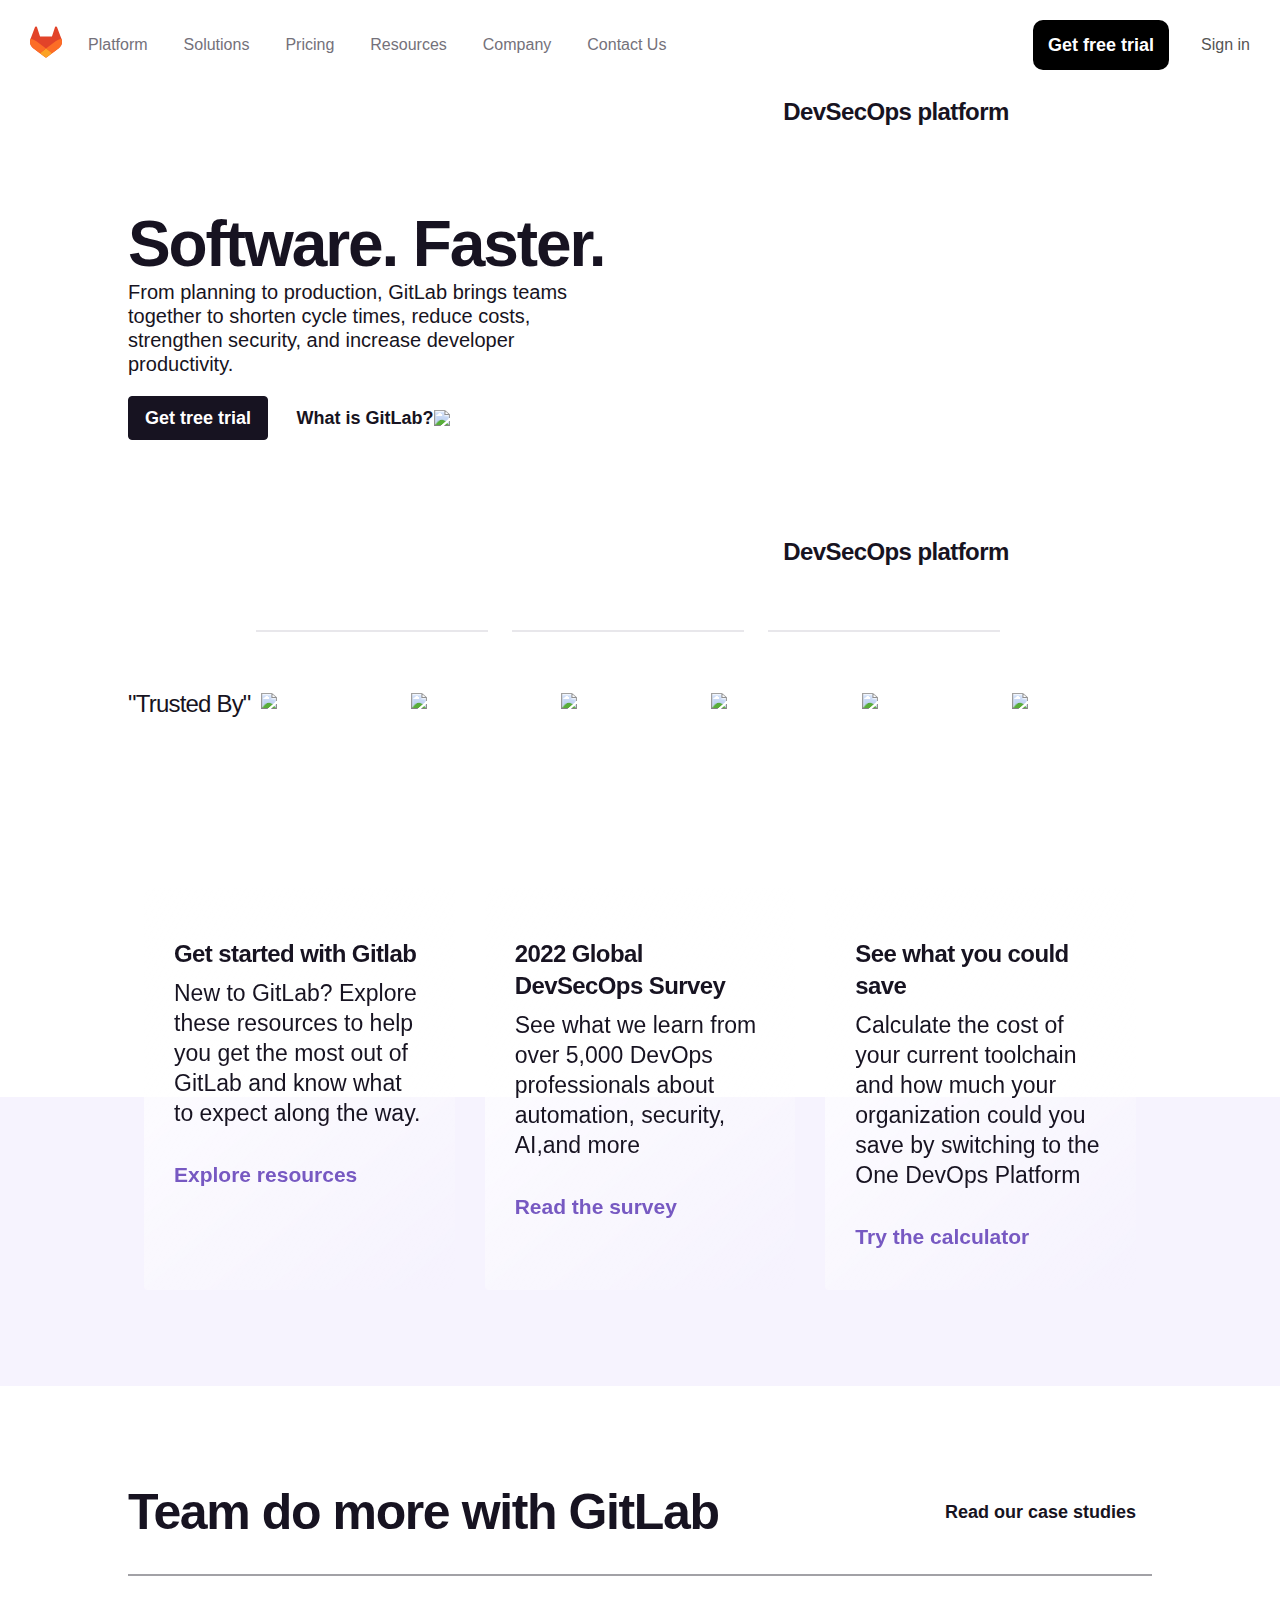
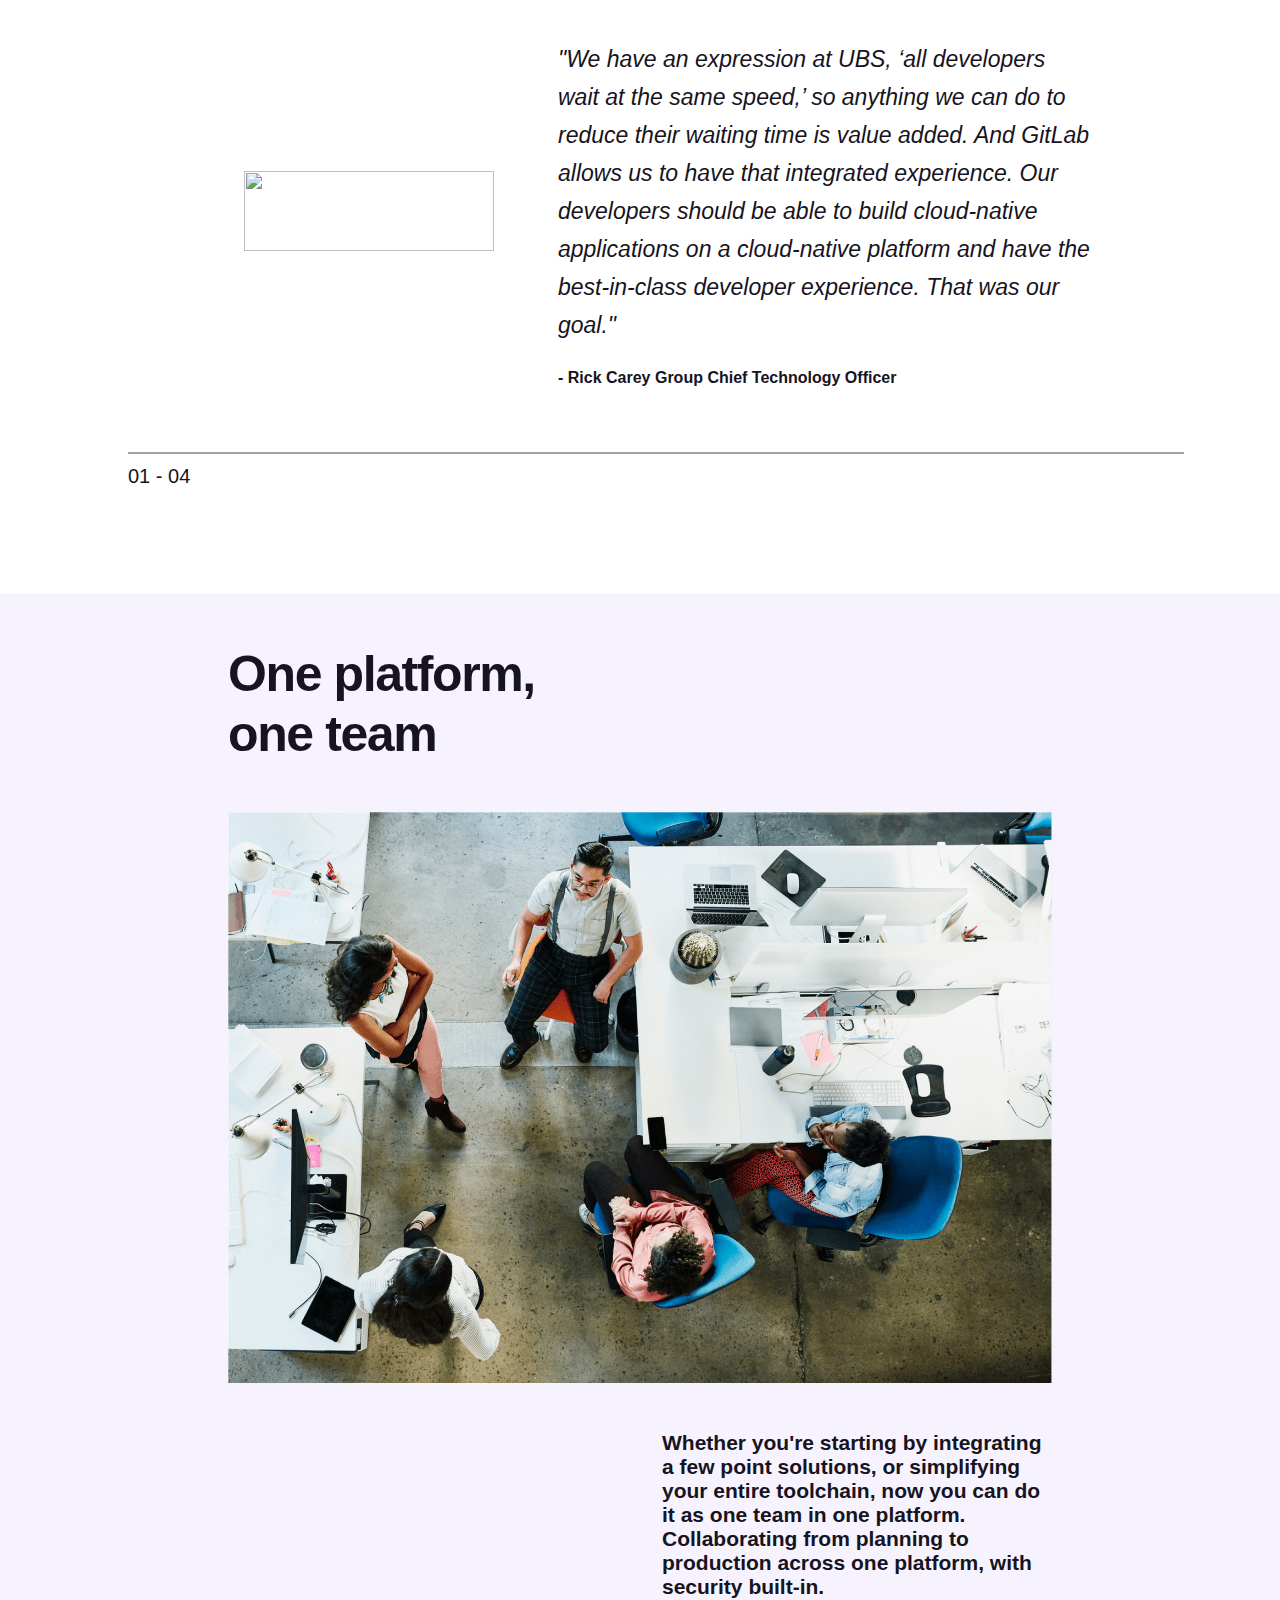
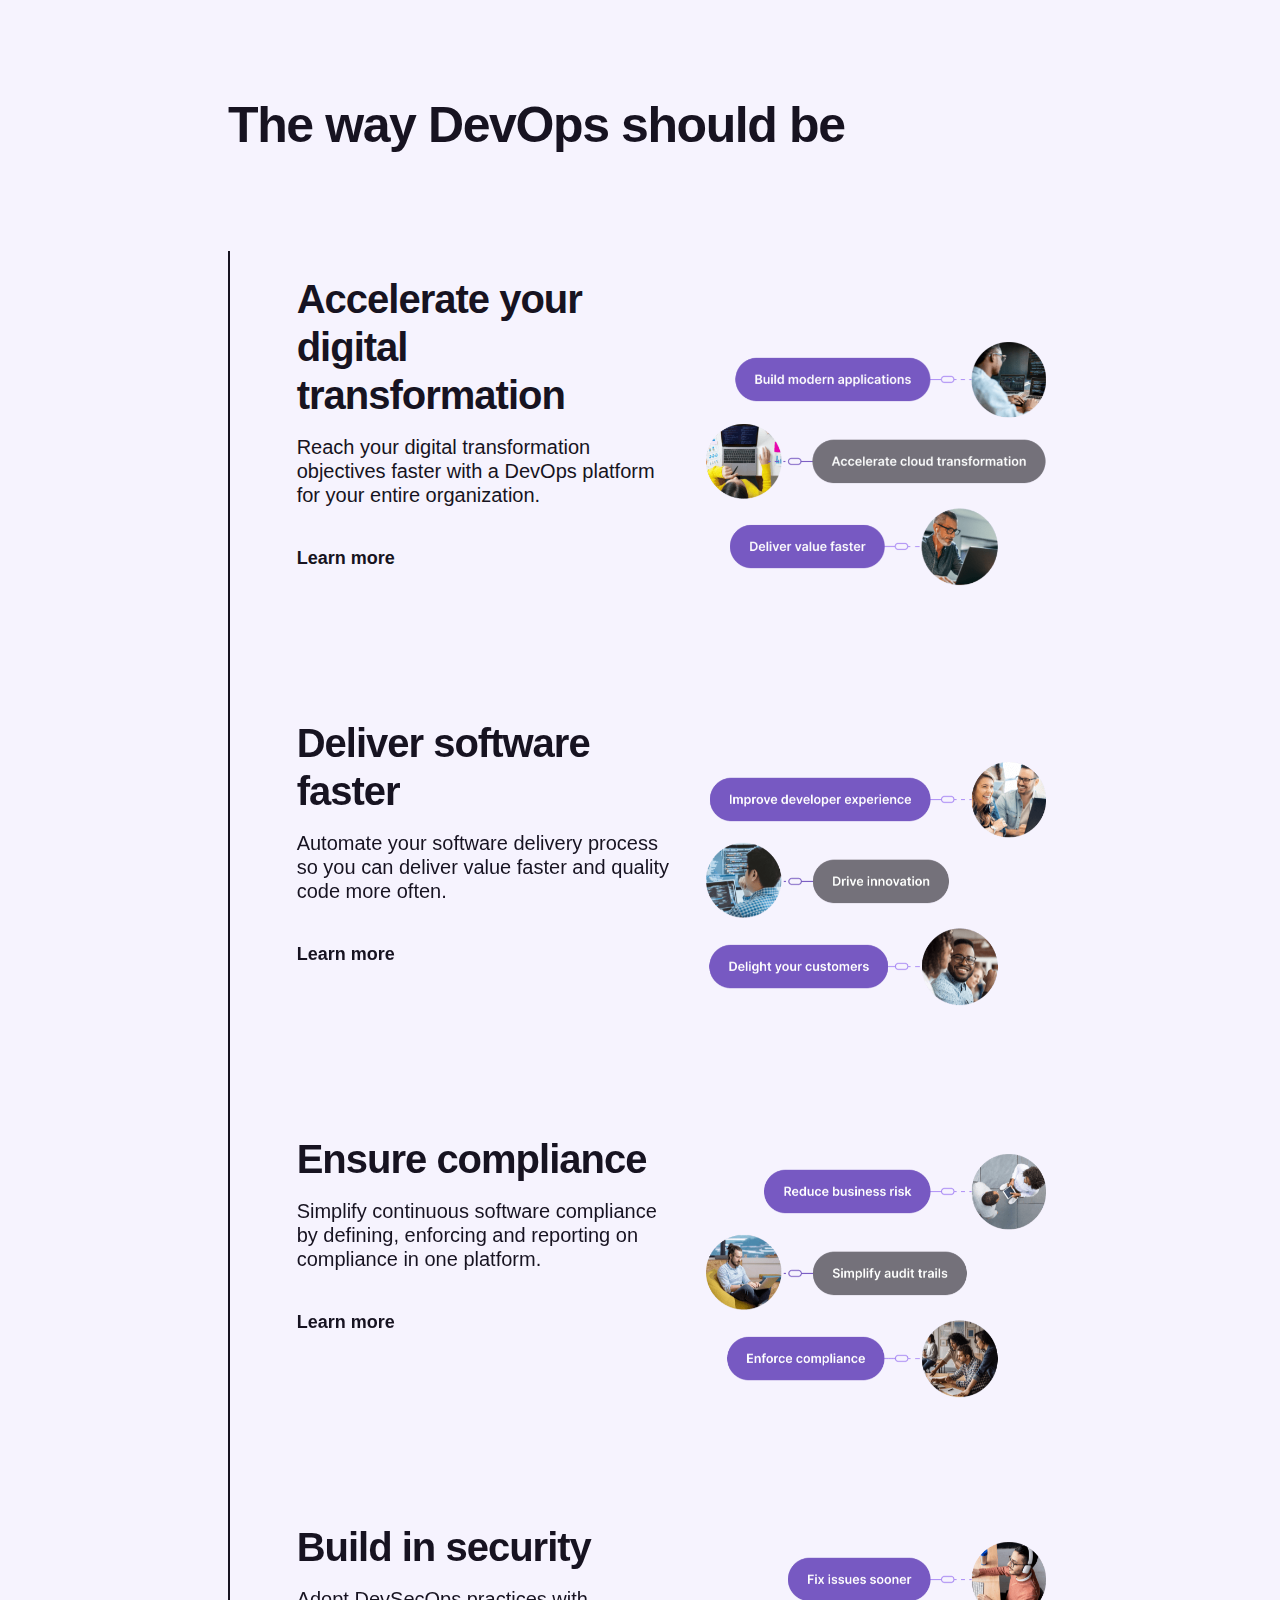
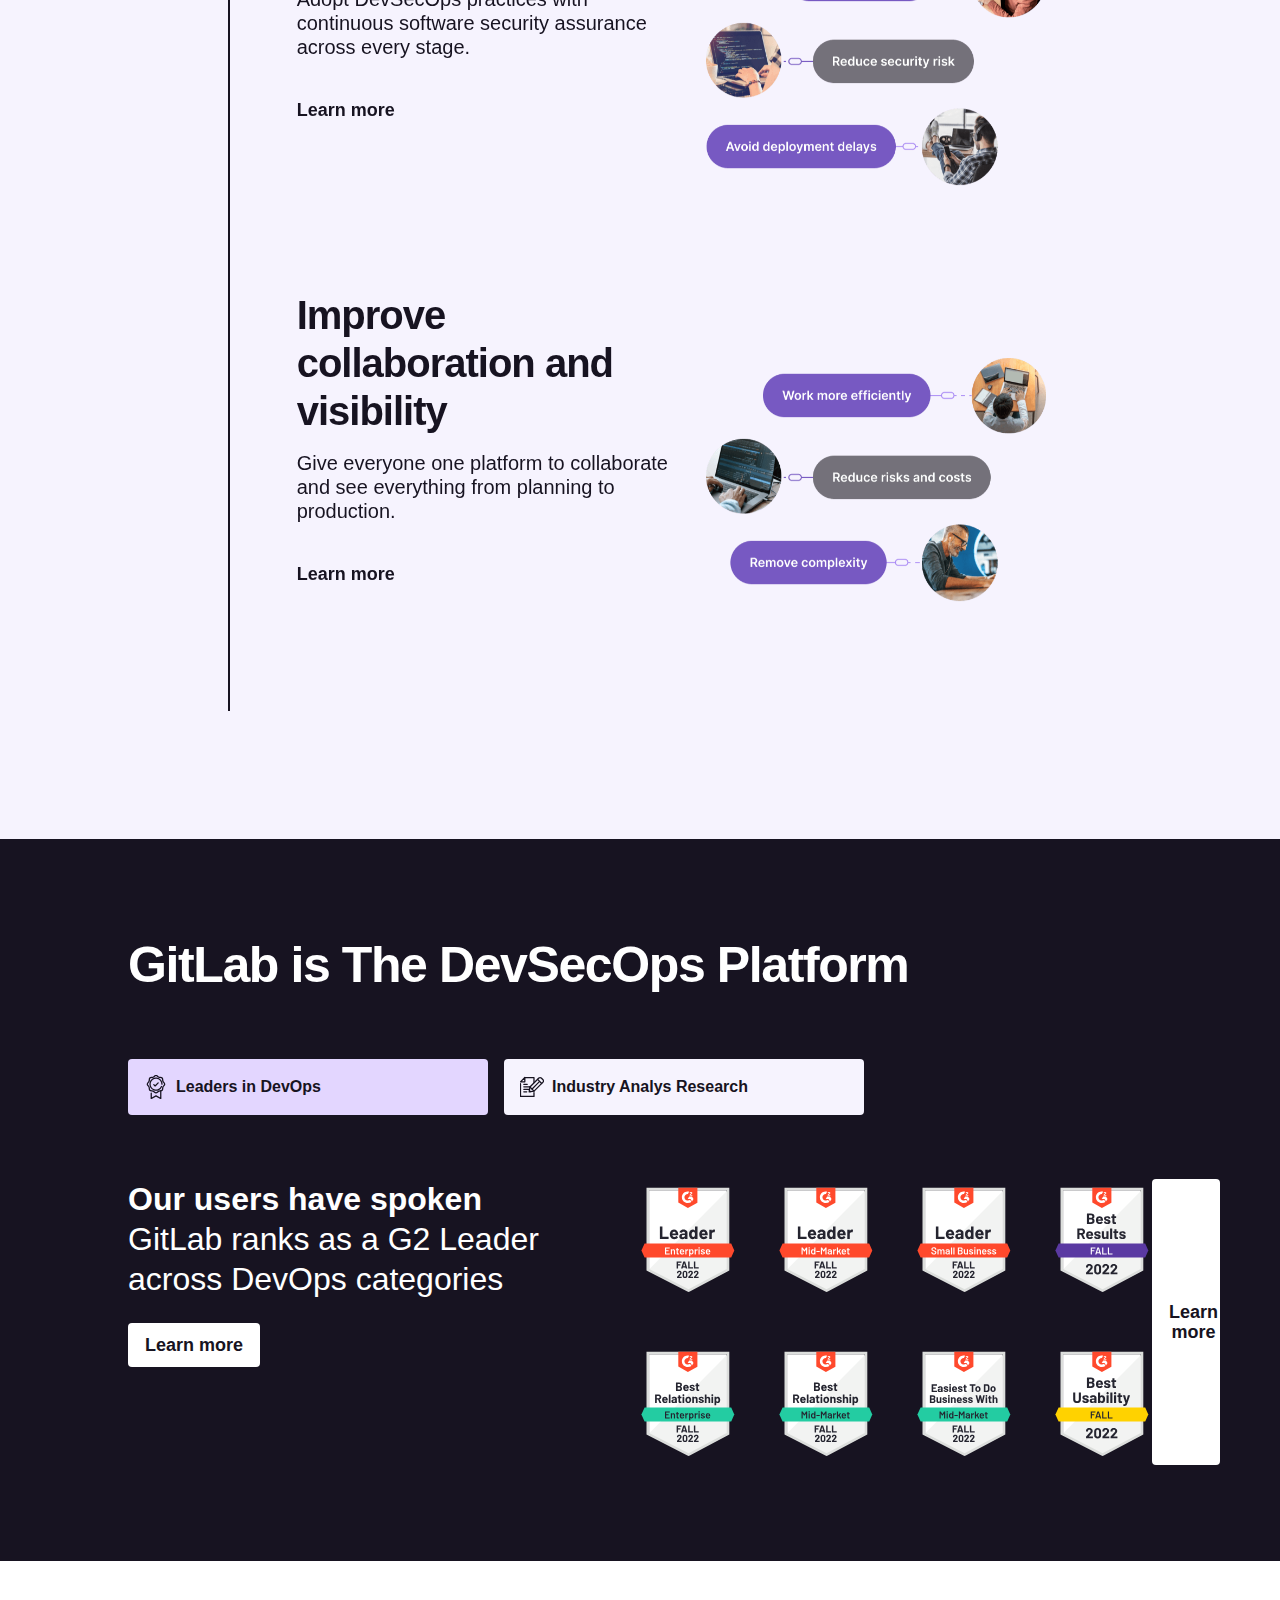
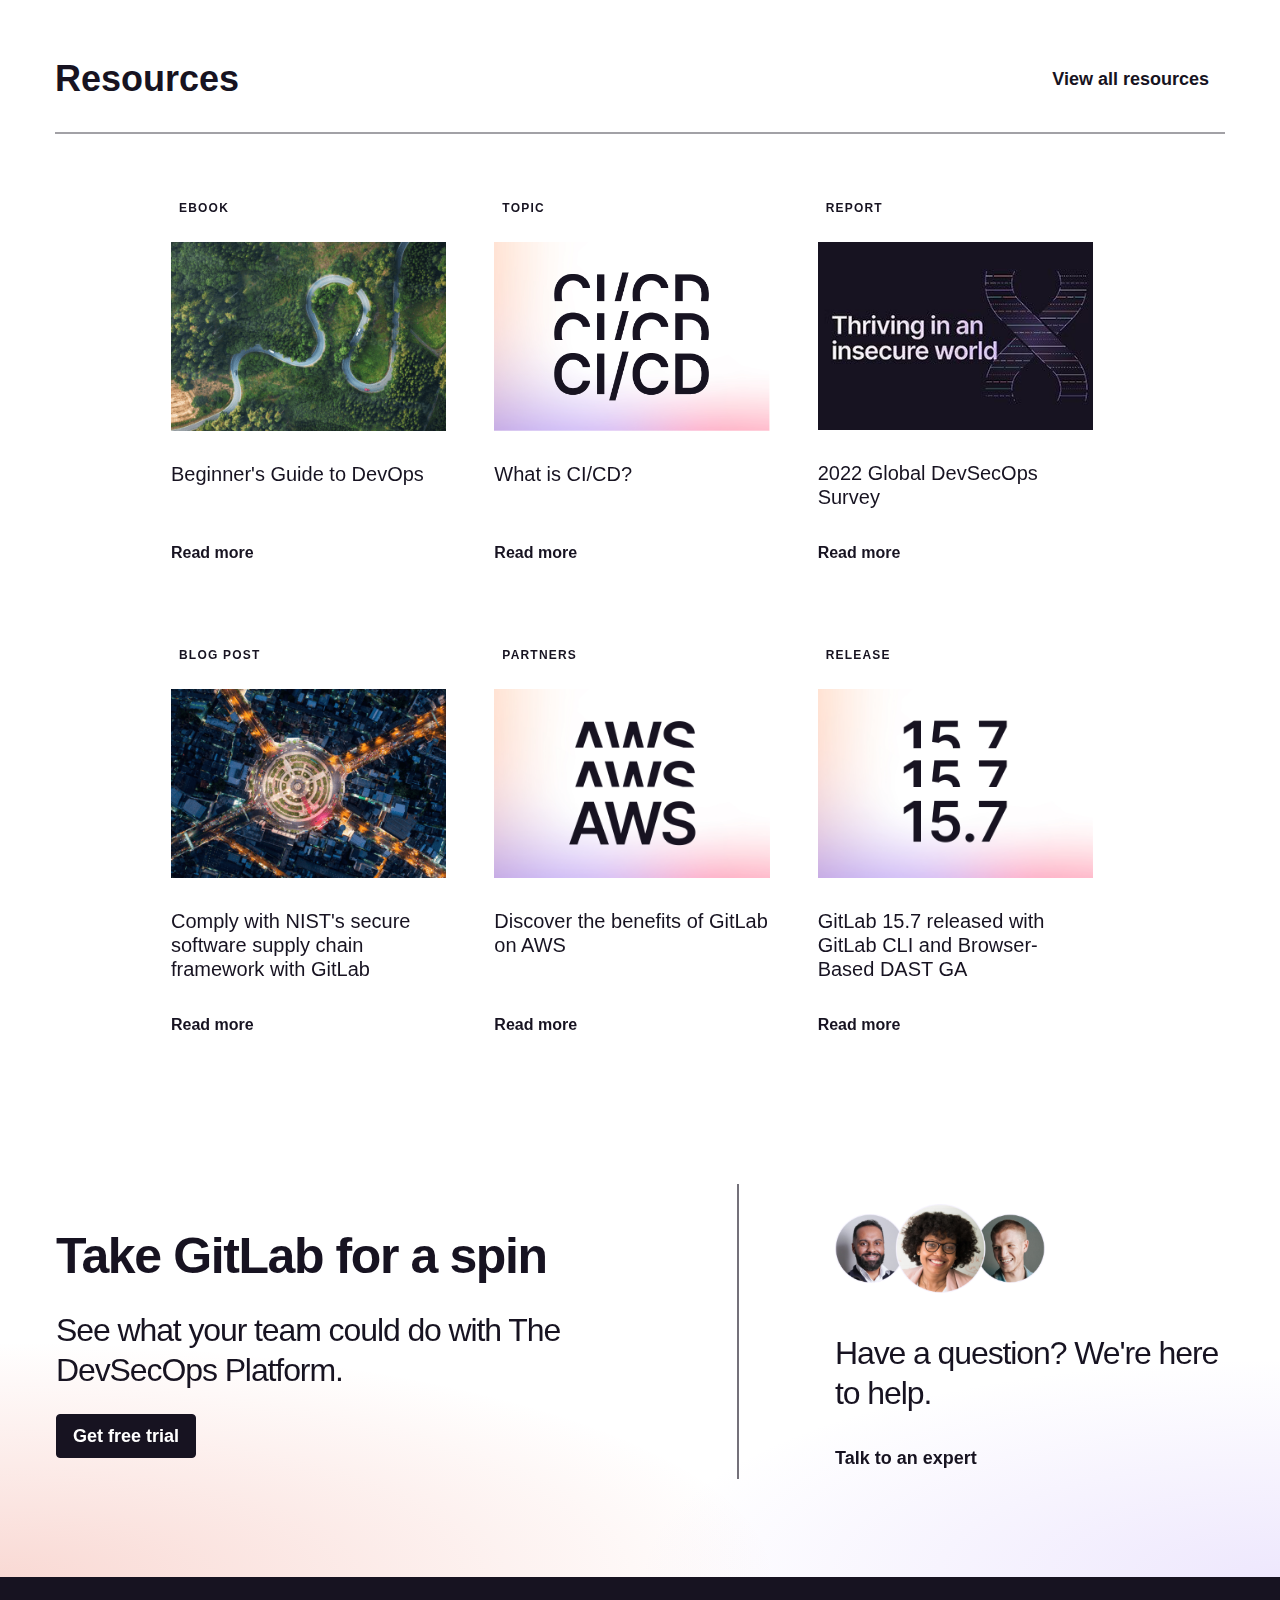
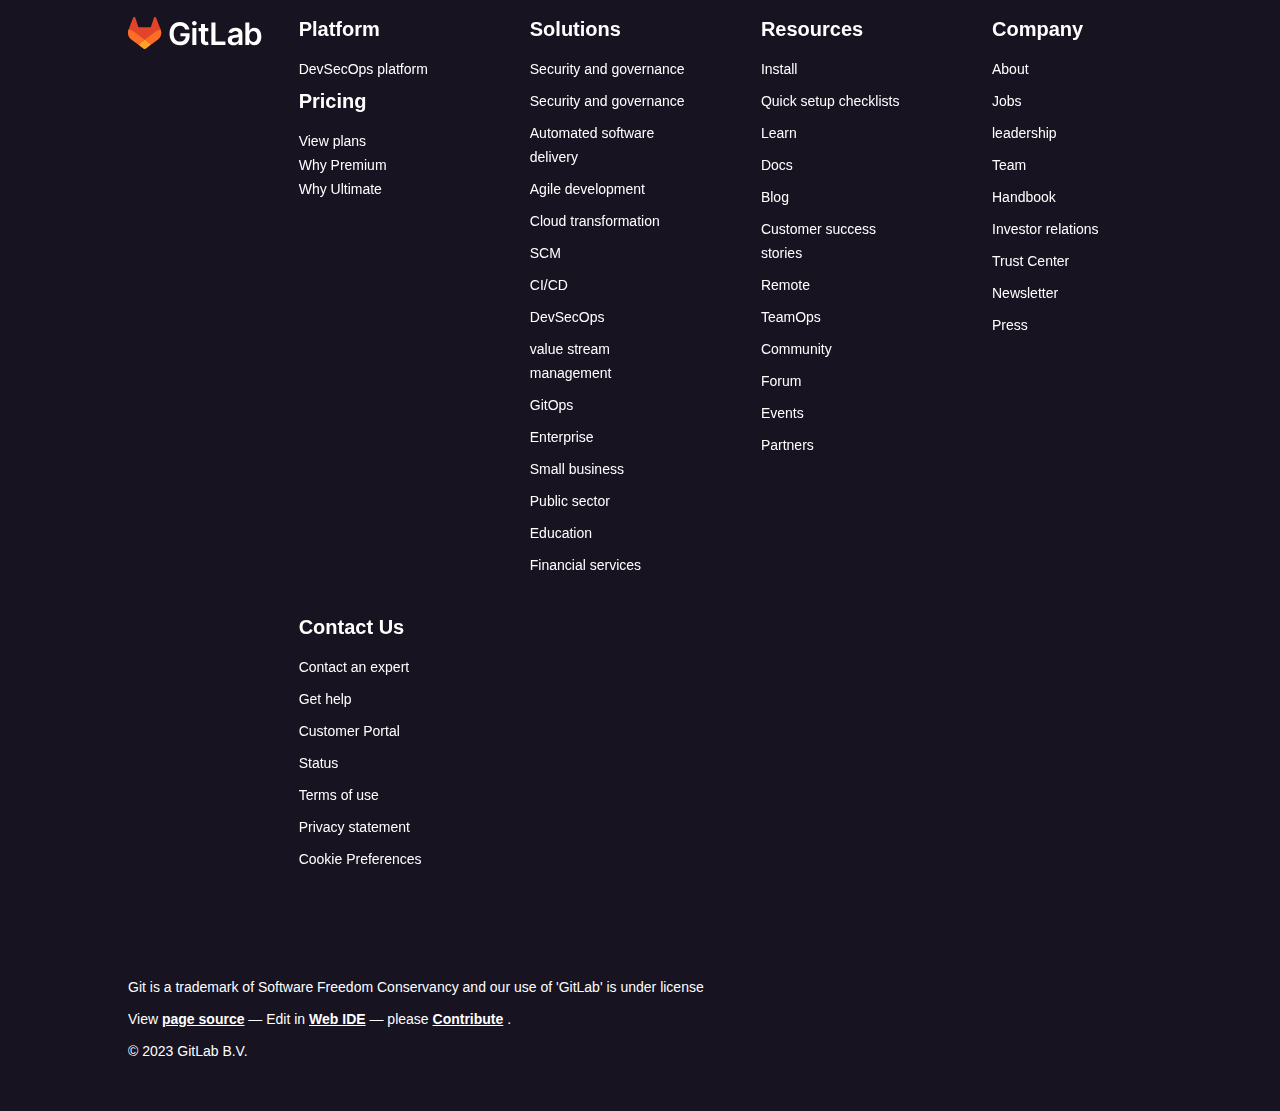
==== commit 64914a58: "landing_Page" ====
--- a/landing_Page/index.html
+++ b/landing_Page/index.html
@@ -1,3 +1,4 @@
+
 <!DOCTYPE html>
 <html lang="en">
 
@@ -6,7 +7,10 @@
   <meta http-equiv="X-UA-Compatible" content="IE=edge" />
   <meta name="viewport" content="width=device-width, initial-scale=1.0" />
   <title>Document</title>
-  <link rel="stylesheet" href="style.css" />
+  <link rel="stylesheet" href="./style.css" />
+  <link rel="stylesheet" href="./responsive.css" />
+  <link rel="stylesheet" href="./responsiveMobile.css" />
+
   <script src="https://code.iconify.design/iconify-icon/1.0.1/iconify-icon.min.js"></script>
 </head>
 
@@ -123,7 +127,6 @@
                       <div class="nav-dropdown-item">Quick setup checklists </div>
                       <div class="nav-dropdown-item">Learn </div>
                       <div class="nav-dropdown-item">Docs </div>
-                      
                     </div>
                   </div>
                   <div class="nav-dropdown-categories">
@@ -133,7 +136,6 @@
                       <div class="nav-dropdown-item">Customer success stories </div>
                       <div class="nav-dropdown-item">Remote </div>
                       <div class="nav-dropdown-item">TeamOps </div>
-                      
                     </div>
                   </div>
                   <div class="nav-dropdown-categories ">
@@ -143,9 +145,10 @@
                       <div class="nav-dropdown-item">Forum </div>
                       <div class="nav-dropdown-item">Event</div>
                       <div class="nav-dropdown-item">Partners </div>
+                    
                     </div>
                     <!-- <div class="nav-dropdown-cate-list ">
-                      <div class="nav-dropdown-list-title"></div>
+                      <div class="nav-dropdown-list-title">By industry</div>
                       <div class="nav-dropdown-item">Public sector</div>
                       <div class="nav-dropdown-item">Education</div>
                       <div class="nav-dropdown-item">Financial services</div>
@@ -160,7 +163,7 @@
               </div>
               <div class="nav-dropdown__right-side">
                 <div class="navigation-dropdown__image">
-                  <img src="./img/solutions.png" alt="" class="nav-img">
+                  <img src="./img/resources.png" alt="" class="nav-img">
                 </div>
                 <div class="nav-dropdown__right-side-text-title"> Customer success stories </div>
                 <p class="nav-dropdown__right-side-text"> See why leading companies around the world are choosing GitLab
@@ -178,12 +181,64 @@
             <div class="menu-item-icon">
               <iconify-icon icon="material-symbols:keyboard-arrow-down-rounded" class="menu-hide-icon"></iconify-icon>
             </div>
+            <div class="nav-dropdown-list">
+              <div class="nav-dropdown__left-side">
+                <div class="nav-dropdown__left-side__container">
+                  <div class="nav-dropdown-categories">
+                    <div class="nav-dropdown-cate-list">
+                      
+                      <div class="nav-dropdown-item">About </div>
+                      <div class="nav-dropdown-item">Jobs </div>
+                    
+                      <div class="nav-dropdown-item">Events </div>
+                      
+                      <div class="nav-dropdown-item">leadership </div>
+                      <div class="nav-dropdown-item">Team </div>
+                      <div class="nav-dropdown-item">Handbook</div>
+                      <div class="nav-dropdown-item">Investor relations</div>
+                      <div class="nav-dropdown-item">Trust Center</div>
+                      <div class="nav-dropdown-item">Newsletter</div>
+                      <div class="nav-dropdown-item">Press</div>
+
+
+                    </div>
+                  </div>
+                  
+                  
+                </div>
+                
+              </div>
+              
+
+            </div>
           </a>
           <a href="#" class="menu-item">
             Contact Us
             <div class="menu-item-icon">
               <iconify-icon icon="material-symbols:keyboard-arrow-down-rounded" class="menu-hide-icon"></iconify-icon>
             </div>
+            <div class="nav-dropdown-list">
+              <div class="nav-dropdown__left-side">
+                <div class="nav-dropdown__left-side__container">
+                  <div class="nav-dropdown-categories">
+                    <div class="nav-dropdown-cate-list">
+                      
+                      <div class="nav-dropdown-item">Get help </div>
+                      <div class="nav-dropdown-item">Customer Portal </div>
+                    
+                      
+
+
+                    </div>
+                  </div>
+                  
+                  
+                </div>
+                
+              </div>
+              
+
+            </div>
           </a>
         </div>
       </div>
@@ -214,7 +269,12 @@
         <iconify-icon class="icon" width="20" height="20" icon="material-symbols:search-rounded"></iconify-icon>
         <a href="#" class="btn">Get free trial</a>
         <iconify-icon class="icon-after" width="20" height="20" icon="ri:user-3-line"></iconify-icon>
-        <iconify-icon class="icon-after" width="20" height="20" icon="material-symbols:search-rounded"></iconify-icon>
+        <div class="search-btn">
+          <input type="checkbox" name="" id="" class="checkbox-search-open">
+
+          <iconify-icon class="icon-after icon-search" width="20" height="20" icon="material-symbols:search-rounded">
+          </iconify-icon>
+        </div>
         <iconify-icon class="icon-after" width="20" height="20" icon="fluent:line-horizontal-3-20-filled">
         </iconify-icon>
 
@@ -234,7 +294,7 @@
                 shorten cycle times, reduce costs, strengthen security, and
                 increase developer productivity.
               </h2>
-              <div class="slp-mb-16 slp-mt-24">
+              <div class="slp-mb-16 slp-mt-s24">
                 <a href="#" class="slp-btn slp-mr-8 slp-btn-primary">Get tree trial</a>
                 <button type="button" class="slp-btn slp-btn-tertiary">
                   What is GitLab?
@@ -243,7 +303,7 @@
               </div>
             </div>
           </div>
-          <div class="homepage-hero_media-column slp-flex slp-align-items-center slp-col-lg-6">
+          <div class="homepage-hero_media-column slp-flex slp-align-items-center slp-col-md-6">
             <div class="card">
               <p class="desktop slp-text-heading5-bold">
                 DevSecOps platform
@@ -258,7 +318,6 @@
                 <div class="card-img__image">
                   <img src="./img/h1_3.png" alt="Brand img" />
                 </div>
-                
               </div>
               <p class="mobile slp-text-heading5-bold">
                 DevSecOps platform
@@ -360,7 +419,7 @@
         </div>
       </div>
     </div>
-    <div class="container">
+    <div class="container team-work-container-tablet">
       <div class="quotes-carousel">
         <div class="container">
           <div>
@@ -582,7 +641,7 @@
             <img src="./img/L7.svg" width="96px" height="122px">
             <img src="./img/L8.svg" width="96px" height="122px">
           </div>
-          <a></a>
+          <a class="slp-btn cta mobile slp-btn-primary">Learn more</a>
         </div>
       </div>
     </div>
@@ -740,19 +799,39 @@
     <div class="container footer__container">
       <div class="slp-row-1 footer__navigation">
         <div class="logo slp-col-md-2">
-          <svg width="134" height="32" viewBox="0 0 134 32" fill="none" xmlns="http://www.w3.org/2000/svg" data-v-d44af2ea="" data-v-7737f7b0=""><path d="M57.26 12.62H61.4258C60.7308 8.1943 56.8949 5.1098 51.9034 5.1098C45.997 5.1098 41.5657 9.44842 41.5657 16.7181C41.5657 23.8531 45.7979 28.2809 52.0237 28.2809C57.6127 28.2809 61.6125 24.6906 61.6125 18.8761V16.1668H52.4552V19.359H57.6645C57.5982 22.5741 55.4489 24.6118 52.0631 24.6118C48.2832 24.6118 45.6941 21.7823 45.6941 16.6725C45.6941 11.596 48.3268 8.7768 51.976 8.7768C54.6813 8.7768 56.5318 10.2299 57.26 12.62Z" fill="white">
-
-          </path>
-          <path d="M64.3655 27.97H68.355V11.057H64.3655V27.97ZM66.3779 8.37879C67.6455 8.37879 68.6807 7.40867 68.6807 6.22088C68.6807 5.0331 67.6434 4.05054 66.3779 4.05054C65.1124 4.05054 64.0626 5.02066 64.0626 6.22088C64.0626 7.4211 65.0937 8.37879 66.3779 8.37879Z" fill="white"></path>
-          <path d="M80.3004 11.057H76.9582V7.00446H72.9729V11.057H70.5706V14.1436H72.9729V23.5484C72.9501 26.7304 75.2654 28.2933 78.2611 28.2063C79.0595 28.1924 79.8512 28.0582 80.6095 27.8083L79.9373 24.6989C79.5557 24.7974 79.1635 24.8496 78.7693 24.8544C77.7673 24.8544 76.9624 24.502 76.9624 22.8934V14.1436H80.3004V11.057Z" fill="white"></path>
-          <path d="M83.3895 27.9699H97.42V24.5455H87.4765V5.41864H83.3895V27.9699Z" fill="white"></path>
-          <path d="M105.474 28.312C108.129 28.312 109.716 27.0682 110.442 25.6462H110.567V27.97H114.403V16.6498C114.403 12.1805 110.756 10.8456 107.525 10.8456C103.965 10.8456 101.233 12.4314 100.351 15.5138L104.086 16.0424C104.484 14.8857 105.606 13.8948 107.559 13.8948C109.409 13.8948 110.424 14.8422 110.424 16.5047V16.571C110.424 17.7152 109.222 17.7712 106.235 18.0904C102.951 18.4428 99.8037 19.4233 99.8037 23.2333C99.8079 26.55 102.243 28.312 105.474 28.312ZM106.785 25.383C105.125 25.383 103.93 24.6222 103.93 23.1587C103.93 21.6268 105.264 20.9884 107.042 20.7355C108.09 20.5924 110.183 20.3209 110.702 19.9063V21.8984C110.708 23.7868 109.187 25.383 106.785 25.383Z" fill="white"></path>
-          <path d="M117.353 27.9699H121.276V25.3062H121.508C122.131 26.55 123.448 28.2684 126.357 28.2684C130.346 28.2684 133.333 25.1072 133.333 19.5352C133.333 13.8969 130.259 10.829 126.346 10.829C123.359 10.829 122.114 12.622 121.508 13.8451H121.342V5.41864H117.353V27.9699ZM121.265 19.5145C121.265 16.2331 122.676 14.1062 125.245 14.1062C127.9 14.1062 129.267 16.3637 129.267 19.5145C129.267 22.6653 127.877 24.9974 125.245 24.9974C122.697 24.9974 121.265 22.7959 121.265 19.5145Z" fill="white"></path>
-          <path d="M32.6927 12.6656L32.647 12.5474L28.1203 0.748383C28.0297 0.516137 27.8668 0.319172 27.6555 0.186622C27.4445 0.0517062 27.1961 -0.0128847 26.946 0.00213248C26.6957 0.0142693 26.4558 0.105532 26.2608 0.262756C26.0658 0.41998 25.9258 0.635038 25.861 0.876905L22.8114 10.2154H10.4468L7.38467 0.876905C7.31922 0.63649 7.17901 0.423073 6.98427 0.267466C6.78824 0.112294 6.54882 0.0217724 6.29909 0.00840475C6.04936 -0.00496289 5.80164 0.059483 5.59014 0.192841C5.37948 0.326054 5.21672 0.522805 5.12543 0.754603L0.600739 12.5474L0.555098 12.6656C-0.096379 14.3666 -0.176704 16.2332 0.326232 17.9838C0.829169 19.7344 1.8881 21.2742 3.34335 22.371L3.35788 22.3814L3.39937 22.4125L10.2933 27.5699L13.7039 30.1486L15.7785 31.7157C16.0217 31.9002 16.3186 32 16.6239 32C16.9292 32 17.2261 31.9002 17.4693 31.7157L19.5439 30.1486L22.9545 27.5699L29.8878 22.3876L29.9065 22.3752C31.362 21.2776 32.4209 19.737 32.9234 17.9856C33.426 16.2342 33.345 14.367 32.6927 12.6656Z" fill="#E24329"></path>
-          <path d="M32.6926 12.6656L32.647 12.5474C30.4419 12.9998 28.3641 13.9334 26.5622 15.2816L16.6228 22.7897L22.9545 27.5699L29.8878 22.3876L29.9064 22.3751C31.3619 21.2776 32.4208 19.737 32.9234 17.9856C33.426 16.2342 33.345 14.367 32.6926 12.6656Z" fill="#FC6D26"></path>
-          <path d="M10.2932 27.5699L13.7038 30.1486L15.7784 31.7157C16.0216 31.9002 16.3185 32 16.6238 32C16.9291 32 17.2261 31.9002 17.4692 31.7157L19.5438 30.1486L22.9545 27.5699L16.6228 22.7897L10.2932 27.5699Z" fill="#FCA326"></path>
-          <path d="M6.68345 15.2816C4.88252 13.9331 2.80532 12.9994 0.600739 12.5474L0.555098 12.6656C-0.096379 14.3666 -0.176704 16.2332 0.326232 17.9838C0.829169 19.7344 1.8881 21.2742 3.34335 22.371L3.35788 22.3814L3.39937 22.4124L10.2933 27.5699L16.6228 22.7897L6.68345 15.2816Z" fill="#FC6D26"></path>
-        </svg>
+          <svg width="134" height="32" viewBox="0 0 134 32" fill="none" xmlns="http://www.w3.org/2000/svg"
+            data-v-d44af2ea="" data-v-7737f7b0="">
+            <path
+              d="M57.26 12.62H61.4258C60.7308 8.1943 56.8949 5.1098 51.9034 5.1098C45.997 5.1098 41.5657 9.44842 41.5657 16.7181C41.5657 23.8531 45.7979 28.2809 52.0237 28.2809C57.6127 28.2809 61.6125 24.6906 61.6125 18.8761V16.1668H52.4552V19.359H57.6645C57.5982 22.5741 55.4489 24.6118 52.0631 24.6118C48.2832 24.6118 45.6941 21.7823 45.6941 16.6725C45.6941 11.596 48.3268 8.7768 51.976 8.7768C54.6813 8.7768 56.5318 10.2299 57.26 12.62Z"
+              fill="white">
+
+            </path>
+            <path
+              d="M64.3655 27.97H68.355V11.057H64.3655V27.97ZM66.3779 8.37879C67.6455 8.37879 68.6807 7.40867 68.6807 6.22088C68.6807 5.0331 67.6434 4.05054 66.3779 4.05054C65.1124 4.05054 64.0626 5.02066 64.0626 6.22088C64.0626 7.4211 65.0937 8.37879 66.3779 8.37879Z"
+              fill="white"></path>
+            <path
+              d="M80.3004 11.057H76.9582V7.00446H72.9729V11.057H70.5706V14.1436H72.9729V23.5484C72.9501 26.7304 75.2654 28.2933 78.2611 28.2063C79.0595 28.1924 79.8512 28.0582 80.6095 27.8083L79.9373 24.6989C79.5557 24.7974 79.1635 24.8496 78.7693 24.8544C77.7673 24.8544 76.9624 24.502 76.9624 22.8934V14.1436H80.3004V11.057Z"
+              fill="white"></path>
+            <path d="M83.3895 27.9699H97.42V24.5455H87.4765V5.41864H83.3895V27.9699Z" fill="white"></path>
+            <path
+              d="M105.474 28.312C108.129 28.312 109.716 27.0682 110.442 25.6462H110.567V27.97H114.403V16.6498C114.403 12.1805 110.756 10.8456 107.525 10.8456C103.965 10.8456 101.233 12.4314 100.351 15.5138L104.086 16.0424C104.484 14.8857 105.606 13.8948 107.559 13.8948C109.409 13.8948 110.424 14.8422 110.424 16.5047V16.571C110.424 17.7152 109.222 17.7712 106.235 18.0904C102.951 18.4428 99.8037 19.4233 99.8037 23.2333C99.8079 26.55 102.243 28.312 105.474 28.312ZM106.785 25.383C105.125 25.383 103.93 24.6222 103.93 23.1587C103.93 21.6268 105.264 20.9884 107.042 20.7355C108.09 20.5924 110.183 20.3209 110.702 19.9063V21.8984C110.708 23.7868 109.187 25.383 106.785 25.383Z"
+              fill="white"></path>
+            <path
+              d="M117.353 27.9699H121.276V25.3062H121.508C122.131 26.55 123.448 28.2684 126.357 28.2684C130.346 28.2684 133.333 25.1072 133.333 19.5352C133.333 13.8969 130.259 10.829 126.346 10.829C123.359 10.829 122.114 12.622 121.508 13.8451H121.342V5.41864H117.353V27.9699ZM121.265 19.5145C121.265 16.2331 122.676 14.1062 125.245 14.1062C127.9 14.1062 129.267 16.3637 129.267 19.5145C129.267 22.6653 127.877 24.9974 125.245 24.9974C122.697 24.9974 121.265 22.7959 121.265 19.5145Z"
+              fill="white"></path>
+            <path
+              d="M32.6927 12.6656L32.647 12.5474L28.1203 0.748383C28.0297 0.516137 27.8668 0.319172 27.6555 0.186622C27.4445 0.0517062 27.1961 -0.0128847 26.946 0.00213248C26.6957 0.0142693 26.4558 0.105532 26.2608 0.262756C26.0658 0.41998 25.9258 0.635038 25.861 0.876905L22.8114 10.2154H10.4468L7.38467 0.876905C7.31922 0.63649 7.17901 0.423073 6.98427 0.267466C6.78824 0.112294 6.54882 0.0217724 6.29909 0.00840475C6.04936 -0.00496289 5.80164 0.059483 5.59014 0.192841C5.37948 0.326054 5.21672 0.522805 5.12543 0.754603L0.600739 12.5474L0.555098 12.6656C-0.096379 14.3666 -0.176704 16.2332 0.326232 17.9838C0.829169 19.7344 1.8881 21.2742 3.34335 22.371L3.35788 22.3814L3.39937 22.4125L10.2933 27.5699L13.7039 30.1486L15.7785 31.7157C16.0217 31.9002 16.3186 32 16.6239 32C16.9292 32 17.2261 31.9002 17.4693 31.7157L19.5439 30.1486L22.9545 27.5699L29.8878 22.3876L29.9065 22.3752C31.362 21.2776 32.4209 19.737 32.9234 17.9856C33.426 16.2342 33.345 14.367 32.6927 12.6656Z"
+              fill="#E24329"></path>
+            <path
+              d="M32.6926 12.6656L32.647 12.5474C30.4419 12.9998 28.3641 13.9334 26.5622 15.2816L16.6228 22.7897L22.9545 27.5699L29.8878 22.3876L29.9064 22.3751C31.3619 21.2776 32.4208 19.737 32.9234 17.9856C33.426 16.2342 33.345 14.367 32.6926 12.6656Z"
+              fill="#FC6D26"></path>
+            <path
+              d="M10.2932 27.5699L13.7038 30.1486L15.7784 31.7157C16.0216 31.9002 16.3185 32 16.6238 32C16.9291 32 17.2261 31.9002 17.4692 31.7157L19.5438 30.1486L22.9545 27.5699L16.6228 22.7897L10.2932 27.5699Z"
+              fill="#FCA326"></path>
+            <path
+              d="M6.68345 15.2816C4.88252 13.9331 2.80532 12.9994 0.600739 12.5474L0.555098 12.6656C-0.096379 14.3666 -0.176704 16.2332 0.326232 17.9838C0.829169 19.7344 1.8881 21.2742 3.34335 22.371L3.35788 22.3814L3.39937 22.4124L10.2933 27.5699L16.6228 22.7897L6.68345 15.2816Z"
+              fill="#FC6D26"></path>
+          </svg>
         </div>
         <div class="content slp-col-md-10">
           <div class="column column__nested">
@@ -942,12 +1021,13 @@
       </div>
       <div class="footer__cta">
         <div class="source">
-          <p class="slp-text-body1"> Git is a trademark of Software Freedom Conservancy and our use of 'GitLab' is under license </p>
+          <p class="slp-text-body1"> Git is a trademark of Software Freedom Conservancy and our use of 'GitLab' is under
+            license </p>
           <p>View
             <button>page source</button>
-            — Edit in 
+            — Edit in
             <button>Web IDE</button>
-            — please 
+            — please
             <a href="#">Contribute</a>
             .
           </p>
@@ -957,6 +1037,33 @@
 
     </div>
   </footer>
+  <div class="modal-search-tablet">
+    <div class="search-menu">
+      <div class="close-btn">
+        <input type="checkbox" name="" id="" class="check-search-btn">
+        Close
+        <iconify-icon icon="material-symbols:close" class="close-search-icon"></iconify-icon>
+      </div>
+      <div class="search-content">
+        <div class="search-content__input-tag">
+          <input type="text" class="search-input" placeholder="Search">
+        </div>
+        <div class="search-text-body">To search repositories and projects, login to <span> gitlab.com.</span></div>
+        <div class="search-suggest">
+          <h2 class="search-suggest__title">Suggestions</h2>
+        </div>
+        <div class="suggest-list">
+          <div class="suggest-item"> Continuous Integration </div>
+          <div class="suggest-item"> DevOps </div>
+          <div class="suggest-item">  GitLab for Enterprise </div>
+          <div class="suggest-item">  GitLab for Small Business  </div>
+          <div class="suggest-item"> Why GitLab? </div>
+          <div class="suggest-item">  Get Started  </div>
+
+        </div>
+      </div>
+    </div>
+  </div>
 
 
 
--- a/landing_Page/style.css
+++ b/landing_Page/style.css
@@ -205,7 +205,7 @@
 
 .navbar__right {
   display: flex;
-  gap: 1rem;
+  gap: 2rem;
   align-items: center;
 }
 
@@ -219,6 +219,19 @@
   font-size: 1rem;
   border-radius: 0.5rem;
   text-decoration: none;
+}
+
+.navbar__right .btn {
+  padding: 10px 15px;
+  font-size: 18px;
+  font-weight: 600;
+  border-radius: 10px;
+}
+
+.navbar__right .btn:hover {
+  background-color: #FFF;
+  color: #000;
+  border: 1px solid #000;
 }
 
 /* end change */
@@ -382,10 +395,11 @@
   color: #fff;
   border: 1px solid #171321;
 }
-.slp-btn-primary:hover{
-    background-color: #fff;
-    color: #171321;
-    border: 1px solid #171321;
+
+.slp-btn-primary:hover {
+  background-color: #fff;
+  color: #171321;
+  border: 1px solid #171321;
 }
 
 
@@ -484,31 +498,37 @@
   transform: translateY(-50%) translateX(-50%);
   top: 50%;
 }
-.progressbar__container{
+
+.progressbar__container {
   display: flex;
   width: 100%;
   margin: 32px 0 48px;
 }
-.progressbar{
+
+.progressbar {
   display: block;
   height: 2px;
   background: #e8e7eb;
   z-index: 1;
   width: 33.333333%;
 }
-.slp-mr-24{
+
+.slp-mr-24 {
   margin-right: 24px;
 }
-.progressbar__time{
+
+.progressbar__time {
   opacity: 0;
   height: 100%;
   background-color: #171321;
-  animation: load 5s  linear infinite;
+  animation: load 5s linear infinite;
   width: 0;
 }
-.progressbar__time.active{
+
+.progressbar__time.active {
   opacity: 1;
 }
+
 .slp-mb-16>a:hover {
   background: white;
   color: black;
@@ -602,13 +622,13 @@
       hsla(0, 0%, 100%, 0) 99.96%);
   z-index: 1;
   position: relative;
+  transition: all 0.3s ease-in-out;
 }
 
 .featured-content__card:hover {
   opacity: 1;
   border-radius: 4px 4px 100px 4px;
   background: linear-gradient(141.56deg, #fff 100%, #fff 0);
-  transition: all .3s ease-in-out;
 }
 
 .featured-content__text {
@@ -674,6 +694,11 @@
   flex: 0 0 100%;
 }
 
+.quotes-caurosel__footer {
+  display: flex;
+  padding: 10px 0;
+}
+
 .case-study-quote__link {
   color: #171321;
 }
@@ -735,8 +760,8 @@
 }
 
 .solutions-container__container {
-  padding-left: 96px;
-  padding-right: 96px;
+  /* padding-left: 96px; */
+  /* padding-right: 96px; */
 
 }
 
@@ -794,6 +819,7 @@
 .slp-row-1 {
   display: flex;
   flex-wrap: wrap;
+  align-items: center;
 
 }
 
@@ -803,8 +829,8 @@
 }
 
 .solutions-block .solutions-block__container {
-  padding-left: 96px;
-  padding-right: 96px;
+  /* margin-left: 96px;
+  margin-right: 96px; */
   padding-bottom: 32px;
 }
 
@@ -974,6 +1000,7 @@
   flex-wrap: wrap;
   grid-gap: 42px;
   gap: 42px;
+  flex-wrap: wrap;
 }
 
 .resources-block__header {
@@ -1001,6 +1028,7 @@
   flex-grow: 1;
 }
 
+/* sua cho mo rua ko sua gi ca, tai vi no bi an theo cai class card thoi */
 
 .resources-block__wrapper {
   display: flex;
@@ -1059,22 +1087,24 @@
   border: 1px solid transparent;
 }
 
-.slp-gradient-background{
+.slp-gradient-background {
   background: radial-gradient(50.08% 44.51% at 100% 100%,
-  rgba(169,137,245,.2) 0,rgba(119,89,194,0) 100%),
-  radial-gradient(60.76% 48.01% at 0 100%,rgba(226,67,41,.2) 0,
-  rgba(226,67,41,0) 100%),#fff;
-}
+      rgba(169, 137, 245, .2) 0, rgba(119, 89, 194, 0) 100%),
+    radial-gradient(60.76% 48.01% at 0 100%, rgba(226, 67, 41, .2) 0,
+      rgba(226, 67, 41, 0) 100%), #fff;
+}
+
 .slp-my-96 {
-    margin-top: 96px;
-    margin-bottom: 96px;
-}
+  margin-top: 96px;
+  margin-bottom: 96px;
+}
+
 .w-100 {
   width: 100%;
   overflow-x: hidden;
 }
 
- .slp-text-heading4 {
+.slp-text-heading4 {
   font-size: 32px;
   line-height: 40px;
   font-weight: 400;
@@ -1082,28 +1112,31 @@
 }
 
 .right-column {
-    display: flex;
-    flex-direction: column;
-}
+  display: flex;
+  flex-direction: column;
+}
+
 .right-column_image {
-    max-width: 210px;
-}
+  max-width: 210px;
+}
+
 /* .slp-row-1 a:hover{
   background:  white;
   color: black;
 } */
 .slp-btn-tertiary span:hover {
-    /* -webkit-text-decoration-color: #171321; */
-    text-decoration: underline
-}
+  /* -webkit-text-decoration-color: #171321; */
+  text-decoration: underline
+}
+
 .slp-btn-tertiary:hover {
   text-decoration-color: #171321;
 }
 
 
 .resources-block__wrapper:hover {
-    background: #eee7fd;
-    border-radius: 0 0 100px 0;
+  background: #eee7fd;
+  border-radius: 0 0 100px 0;
 }
 
 .footer {
@@ -1112,13 +1145,14 @@
   padding: 40px 16px;
 }
 
-.footer__navigation{
+.footer__navigation {
   display: flex;
   justify-content: space-between;
   align-items: flex-start;
   flex-wrap: wrap;
   flex-direction: column;
 }
+
 .footer .logo {
   margin: 0 auto 0 0;
 }
@@ -1139,19 +1173,22 @@
   min-width: 2rem;
 }
 
-.footer .column__heading{
+.footer .column__heading {
   margin-bottom: 16px;
 }
- 
-.slp-text-body4-bold{
+
+.slp-text-body4-bold {
   font-size: 20px;
   line-height: 24px;
   font-weight: 600;
 }
-ol, ul {
+
+ol,
+ul {
   list-style: none;
   padding: 0;
 }
+
 .footer .links__item {
   margin-bottom: 8px;
 }
@@ -1162,11 +1199,26 @@
   color: #fff;
 }
 
-blockquote, dd, dl, figure, h1, h2, h3, h4, h5, h6, hr, li, ol, p, pre, ul{
+blockquote,
+dd,
+dl,
+figure,
+h1,
+h2,
+h3,
+h4,
+h5,
+h6,
+hr,
+li,
+ol,
+p,
+pre,
+ul {
   margin: 0;
 }
 
-.footer .footer__cta{
+.footer .footer__cta {
   display: flex;
   justify-content: space-between;
   flex-wrap: wrap;
@@ -1178,6 +1230,7 @@
   margin-bottom: 8px;
   font-size: 14px;
 }
+
 .footer .source button {
   color: #fff;
   text-decoration: underline;
@@ -1194,22 +1247,25 @@
   text-decoration: underline;
 }
 
-li a:not(.slp-btn):hover,
- p>a:not(.slp-btn):hover {
-  text-decoration: underline;
-}
-
-@keyframes load{
-  0%{
+.solutions-container__header {
+  margin-bottom: 0;
+  padding-bottom: 96px;
+
+}
+
+@keyframes load {
+  0% {
     width: 0;
   }
-  100%{
+
+  100% {
     width: 100%;
   }
 }
+
 /* Desktop 1025px tro len */
-@media (min-width:1025px){
-  .progressbar__container{
+@media (min-width:1025px) {
+  .progressbar__container {
     bottom: -64px;
     max-width: 90vw;
     margin: 0 0 0 -50%;
@@ -1219,6 +1275,7 @@
     width: 768px;
   }
 }
+
 @media (min-width: 1170px) {
   .container-1 {
     max-width: 1170px;
@@ -1265,18 +1322,25 @@
   }
 }
 
-
+@media (min-width: 768px) {
+  .quotes-carousel__header {
+    flex-direction: row;
+    justify-content: space-between;
+    align-items: center;
+  }
+}
 
 @media (min-width: 768px) {
   .case-study-quote {
     flex-wrap: nowrap;
   }
 }
-@media (min-width: 1025px){
-.featured-content {
+
+@media (min-width: 1025px) {
+  .featured-content {
     grid-template-columns: 1fr 1fr 1fr;
     padding: 80px 16px 96px;
-}
+  }
 }
 
 @media (min-width: 768px) {
@@ -1337,7 +1401,7 @@
     width: 100%;
     min-height: 1px;
     flex: 0 0 50%;
-    max-width: 400px;
+    max-width: 45%;
   }
 }
 
@@ -1357,191 +1421,96 @@
   }
 }
 
-@media (min-width: 1025px){
-.slp-col-lg-6{
+@media (min-width: 1025px) {
+  .slp-col-lg-6 {
     position: relative;
     width: 100%;
     min-height: 1px;
     flex: 0 0 50%;
     max-width: 50%;
-}
-}
-
-@media (min-width: 1025px){
-.vertical-line {
+  }
+}
+
+@media (min-width: 1025px) {
+  .vertical-line {
     display: block;
     border-left: 2px solid #74717a;
     margin-right: 96px;
     margin-left: 96px;
-}
-}
-@media (min-width: 1025px){
-.right-column .slp-btn{
+  }
+}
+
+@media (min-width: 1025px) {
+  .right-column .slp-btn {
     width: -moz-fit-content;
     width: fit-content;
-}
-}
-@media (min-width: 1220px){
-.footer__navigation {
+  }
+}
+
+@media (min-width: 1220px) {
+  .footer__navigation {
     flex-direction: row;
-}
-}
-@media (min-width: 768px){
-.slp-col-md-10 {
+  }
+}
+
+@media (min-width: 768px) {
+  .slp-col-md-10 {
     position: relative;
     width: 100%;
     min-height: 1px;
     flex: 0 0 83.3333333333%;
     max-width: 83.3333333333%;
-}
-}
-
-@media (min-width: 1220px){
-.footer .content{
+  }
+}
+
+@media (min-width: 1220px) {
+  .footer .content {
     margin-top: 0;
-}}
-
-@media (min-width: 1220px){
-.footer__navigation {
+  }
+}
+
+@media (min-width: 1220px) {
+  .footer__navigation {
     flex-direction: row;
-}
-}
-
-@media (min-width: 768px){
-.slp-col-md-2 {
+  }
+}
+
+@media (min-width: 768px) {
+  .slp-col-md-2 {
     position: relative;
     width: 100%;
     min-height: 1px;
     flex: 0 0 16.6666666667%;
     max-width: 16.6666666667%;
-}
-}
-
-@media (min-width: 768px){
-.footer .column {
+  }
+}
+
+@media (min-width: 768px) {
+  .footer .column {
     max-width: 160px;
-}
-}
-
-@media (min-width: 829px){
-.footer .footer__cta {
+  }
+}
+
+@media (min-width: 829px) {
+  .footer .footer__cta {
     align-items: center;
-}
-}
-
-/* responsive moblie */
-/* 
- @media (min-width: 640px){ 
-.container {
-    max-width: 95%;
-}
-} */
-@media (max-width: 768px){
-.homepage_container {
-    margin-top: 100px;
-    text-align: left;
-}
-}
-@media (max-width: 768px){
-.slp-col-md-6, 
-.slp-col-md {
-    width: inherit;
-    max-width: 100%;
-}
-}
-@media (max-width: 768px){
-.homepage-hero__title-column {
-    margin-right: 0;
-    margin-bottom: 24px;
-}
-}
-@media (max-width: 768px){
-.homepage_container .slp-btn {
-    width: 100%;
-    justify-content: center;
-    margin-top: 8px;
-}
-}
-.homepage-hero_media-column {
-  margin: 0 auto;
-  height: 100%;
-  width: 100%;
-}
-@media (max-width: 768px){
-.card p.desktop {
-    display: none;
-}
-}
-.card p.mobile{
+  }
+}
+
+.checkbox-search-open {
+  position: absolute;
+  width: 26px;
+  height: 20px;
+  /* visibility: hidden; */
+  opacity: 0;
+  z-index: 2;
+  top: -3px;
+  left: -5px;
+  cursor: pointer;
+}
+.modal-search-tablet{
   display: none;
-  margin-top: 8px;
-}
-
-@media (max-width: 768px){
-.card p.mobile {
-    display: block;
-}
-}
-@media (min-width: 768px){
-.progressbar-container {
-    margin: 16px 0;
-}
-}
-@media (max-width: 768px){
-.customer-logos__trusted-by {
-    width: 100%;
-    text-align: center;
-    margin-top: 0;
-}
-}
-@media (max-width: 768px){
-.customer-logos__companies a {
-    width: 100px;
-}
-}
-.customer-logos__companies a {
-  width: 120px; 
-  margin: 6px;
-} 
-
-@media (min-width: 768px){
-.quotes-carousel__header {
-    flex-direction: row;
-    justify-content: space-between;
-    align-items: center;
-}
-}
-@media (max-width: 768px){
-.solutions-container__container {
-    padding-left: 16px;
-    padding-right: 16px;
-}
-}
-@media (max-width: 768px){
-.solutions-container__header {
-    margin-left: 15px ;
-    margin-right: 40px;
-}
-}
-@media (max-width: 768px){
-.solutions-container img {
-    border-radius: 0 0 100px 0;
-}
-}
-@media (max-width: 768px){
-.solutions-container__header p {
-    float: unset;
-    width: unset;
-}
-}
-@media (max-width: 768px){
-.solutions-block__container {
-    padding-left: 6px;
-    padding-right: 6px;
-}
-}
-@media (max-width: 768px){
-.solutions-block h2{
-    margin-bottom: 48px;
-}
+}
+.search-btn{
+  display: none
 }--- a/landing_Page/responsive.css
+++ b/landing_Page/responsive.css
@@ -0,0 +1,293 @@
+@media (min-width: 1024px) {
+    .container {
+        max-width: 1024px;
+        padding: 0;
+    }
+}
+
+
+/* tablet */
+@media (max-width: 1023px) {
+
+    .navbar {
+        padding: 30px 15px;
+    }
+
+    .navbar__right .btn {
+        padding: 10px 15px;
+        font-size: 18px;
+        font-weight: 600;
+        border-radius: 10px;
+    }
+
+    .navbar__right .btn:hover {
+        background-color: #FFF;
+        color: #000;
+        border: 1px solid #000;
+    }
+
+    .slp_row {
+        flex-direction: column;
+        max-width: 92%;
+        margin: 0 auto;
+        padding: 0 16px;
+        flex-wrap: wrap;
+        gap: 30px;
+    }
+
+    .homepage_container {
+        margin-top: 180px;
+    }
+
+    .homepage-hero_media-column {
+        flex: 0 0 100%;
+        max-width: 100%;
+    }
+
+    .customer-logos {
+        padding: 0 16px;
+    }
+
+    /*  */
+    .customer-logos__companies {
+        gap: 20px;
+        justify-content: space-between;
+    }
+
+    .featured-content {
+        background: #f6f3fe;
+        padding: 26px 50px;
+    }
+
+    .team-work-container-tablet {
+        padding: 0 16px;
+        width: 88%;
+    }
+
+    .slp-text-heading2-bold {
+        max-width: 60%;
+    }
+
+    .case-study-quote.logo {
+        margin: 0 auto;
+    }
+
+    .case-study-quote__body {
+        margin-right: 30px;
+        font-size: 23px;
+        padding-left: 0;
+        padding-right: 0;
+    }
+
+    /*  */
+    .solutions-container>.container {
+        width: unset;
+    }
+
+    .solutions-container .container .slp-row {
+        margin-left: 0;
+        margin-right: 0;
+        margin-bottom: 0;
+        padding-bottom: 96px;
+
+    }
+
+    .solutions-block .solutions-block__container {
+        padding: 0;
+        padding-bottom: 3px;
+    }
+
+    .slp-text-heading2-bold {
+        max-width: 100%;
+        letter-spacing: .5px;
+    }
+
+    .solutions-item .slp-row-1 .slp-col-md-7 {
+        max-width: 40%;
+        flex: 0 0 40%;
+        position: relative;
+        width: 100%;
+        min-height: 1px;
+    }
+
+    .solutions-block .scroll-solution {
+        /* margin: 0 auto; */
+    }
+
+    .solutions-container__container {
+        padding-left: 96px;
+        padding-right: 96px;
+
+    }
+
+    .solutions-block .solutions-block__container {
+        padding: 0;
+    }
+
+    /*  */
+    .badges .container,
+    .container-1 {
+        max-width: 90%;
+    }
+
+    .badges .tabpanel__copy {
+        max-width: 100%;
+    }
+
+    .container-1>.slp-row {
+        margin: 0;
+    }
+
+    /* .slp-gradient-background > .container-1 {
+        justify-content: center;
+    } */
+
+    .container-1 .slp-row-1 .slp-col-lg-6 .slp-btn {
+        width: 100%;
+        text-align: center;
+        justify-content: center;
+    }
+
+    .w-100 {
+        align-items: center;
+    }
+
+    .slp-mt-64-sm {
+        width: 100%;
+        margin-top: 50px;
+    }
+
+    .slp-btn-tertiary {
+        justify-content: flex-start !important;
+        text-align: left;
+    }
+
+    .footer__navigation {
+        width: 90%;
+        margin: 0 50px;
+        /* align-items: center; */
+    }
+
+    .footer__cta {
+        margin: 0 50px;
+    }
+
+    /* modal search */
+    .modal-search-tablet {
+        width: 100%;
+        background-color: rgba(0, 0, 0, .9);
+        position: fixed;
+        top: 0;
+        left: 0;
+        right: 0;
+        bottom: 0;
+        z-index: 100;
+        display: none;
+    }
+
+    .search-menu {
+        position: fixed;
+        width: 75%;
+        right: 0;
+        top: 0;
+        bottom: 0;
+        background-color: #FFF;
+        padding-right: 20px;
+    }
+
+    .close-btn {
+        width: 100%;
+        margin-top: 20px;
+        display: flex;
+        align-items: center;
+        justify-content: flex-end;
+        cursor: pointer;
+        padding: 8px;
+    }
+
+    .close-search-icon {
+        padding-left: 6px;
+        margin-right: 10px;
+    }
+
+    .check-search-btn {
+        position: absolute;
+        width: 70px;
+        height: 20px;
+        /* visibility: hidden; */
+        right: 20px;
+        opacity: 0;
+        cursor: pointer;
+    }
+
+    .search-content {
+        padding: 8px;
+    }
+
+    .search-content__input-tag {
+        margin-bottom: 16px;
+        width: 100%;
+    }
+
+    .search-input {
+        width: 100%;
+        height: 29px;
+        border: none;
+        border-bottom: 1px solid #ccc;
+        font-size: 22px;
+        outline: none;
+
+    }
+
+    .search-input::placeholder {
+        font-size: 22px;
+        color: #ccc;
+        font-weight: 500;
+    }
+
+    .search-text-body {
+        font-size: 14px;
+        margin-bottom: 8px;
+        letter-spacing: .4px;
+    }
+
+    .search-text-body>span {
+        color: #7759c2;
+    }
+
+    .search-suggest {
+        margin-top: 48px;
+    }
+
+    .search-suggest__title {
+        font-size: 20px;
+        margin-bottom: 24px;
+        font-weight: 500;
+    }
+
+    .suggest-item {
+        /* width: 100%; */
+        text-align: center;
+        font-size: 18px;
+        padding: 11px 16px;
+        margin-bottom: 16px;
+        border-radius: 5px;
+        background-color: #f6f3fe;
+        color: #171321;
+        font-weight: 600;
+        cursor: pointer;
+    }
+
+    .suggest-item:hover {
+        background-color: #e3d6ff !important;
+    }
+
+    .icon-search,
+    .search-btn {
+        position: relative;
+        cursor: pointer;
+        display: block;
+    }
+
+    
+}